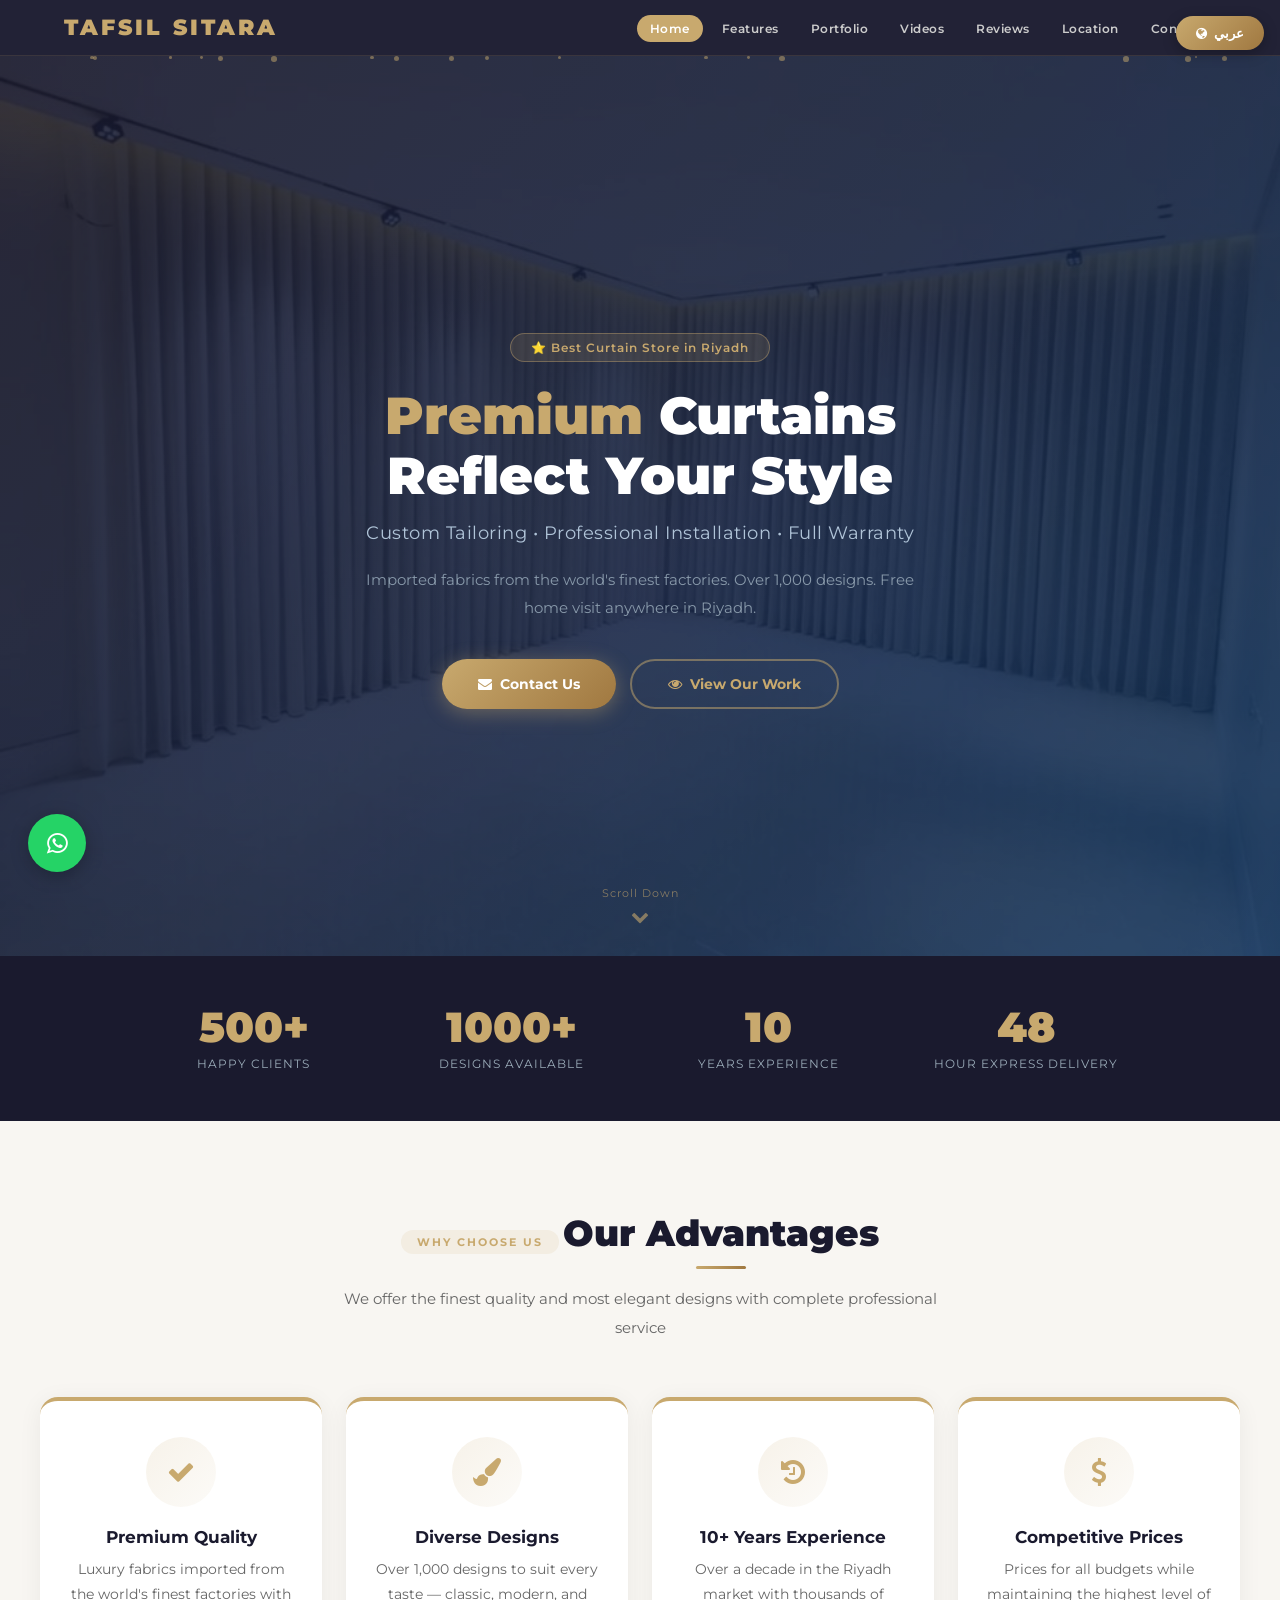
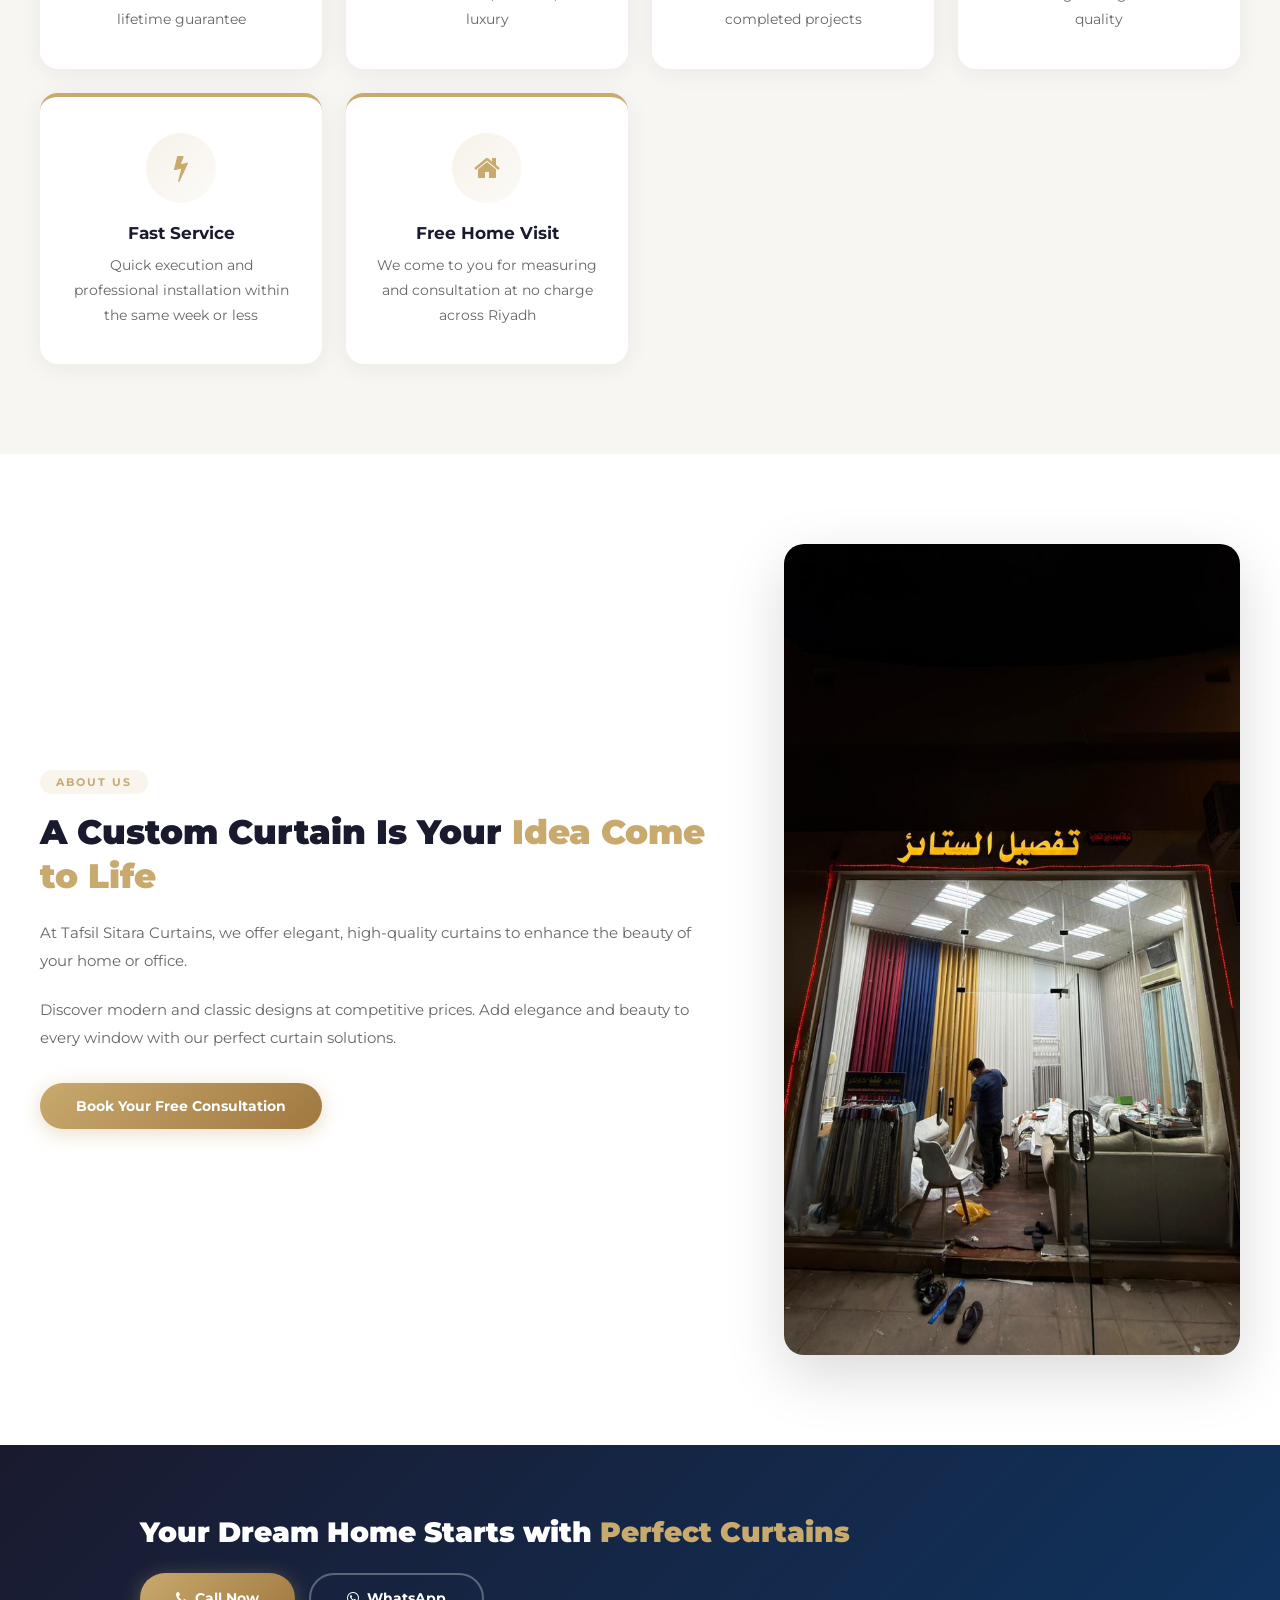
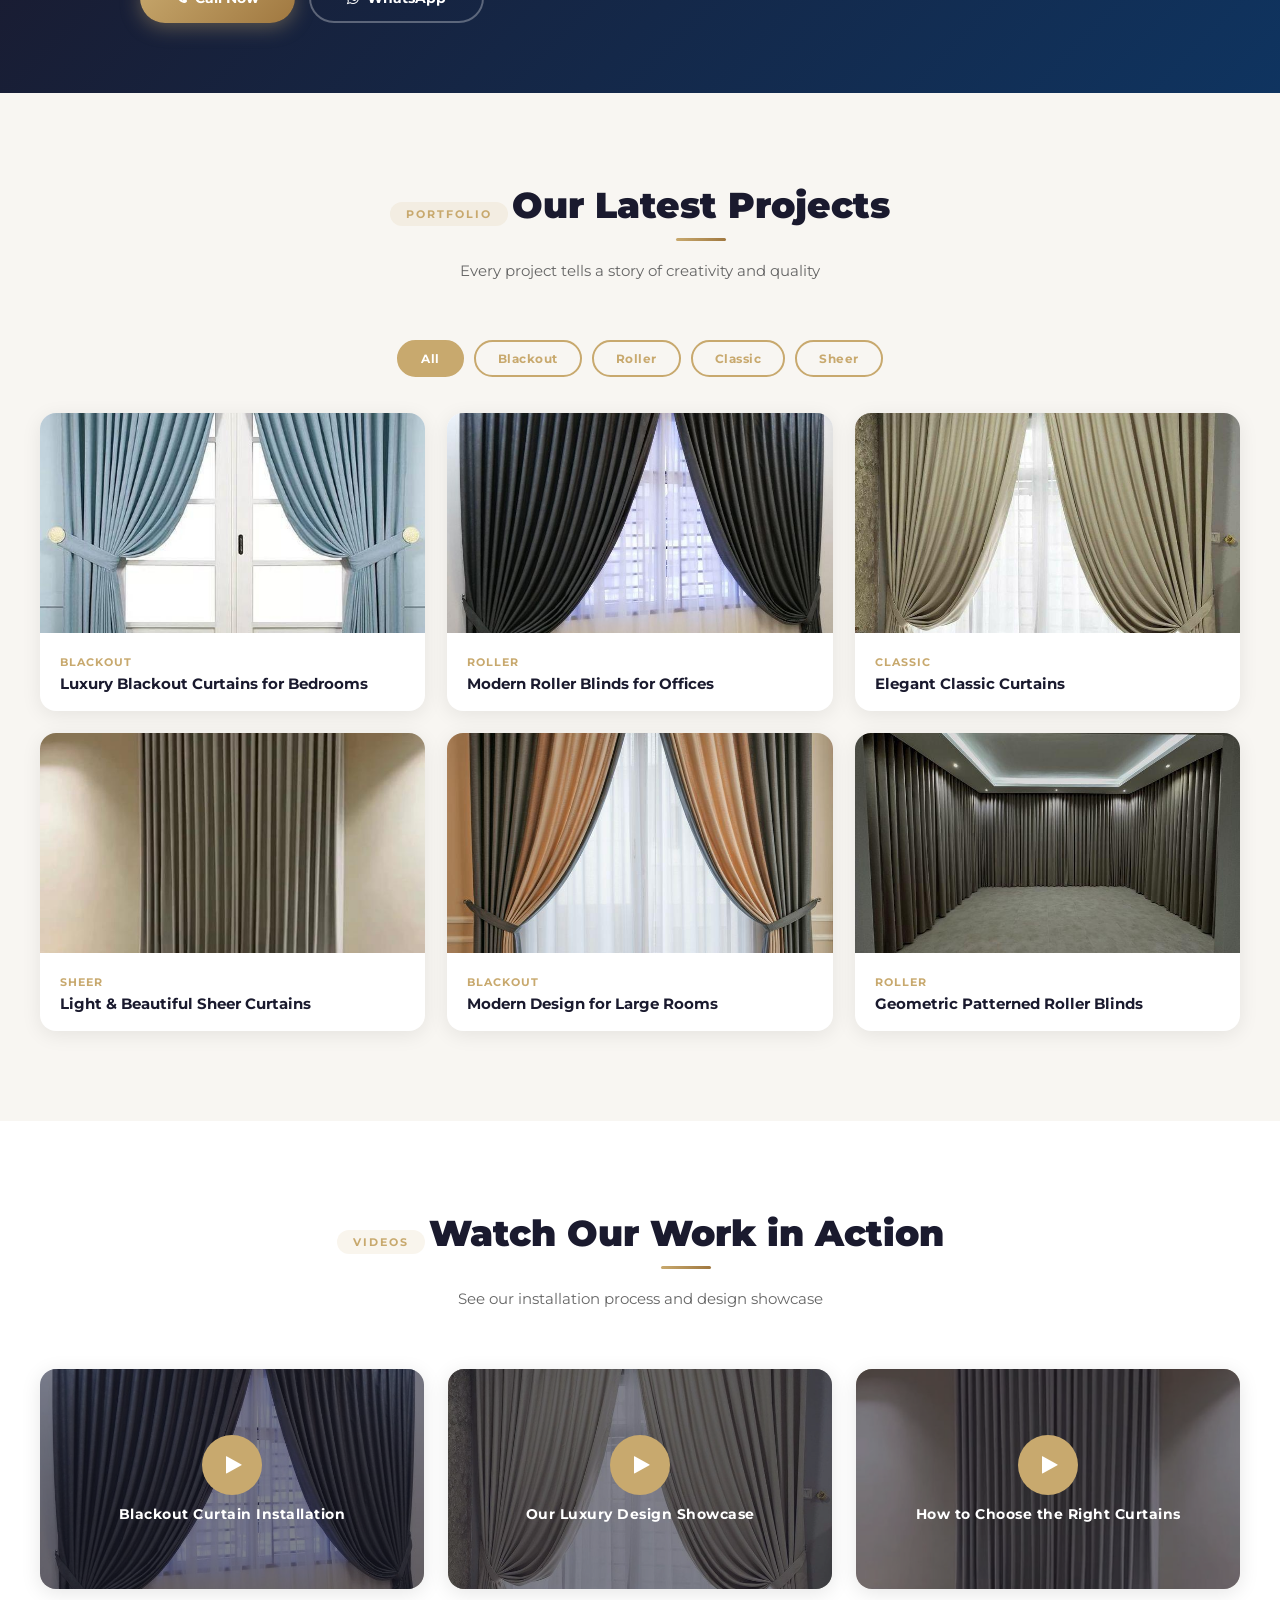
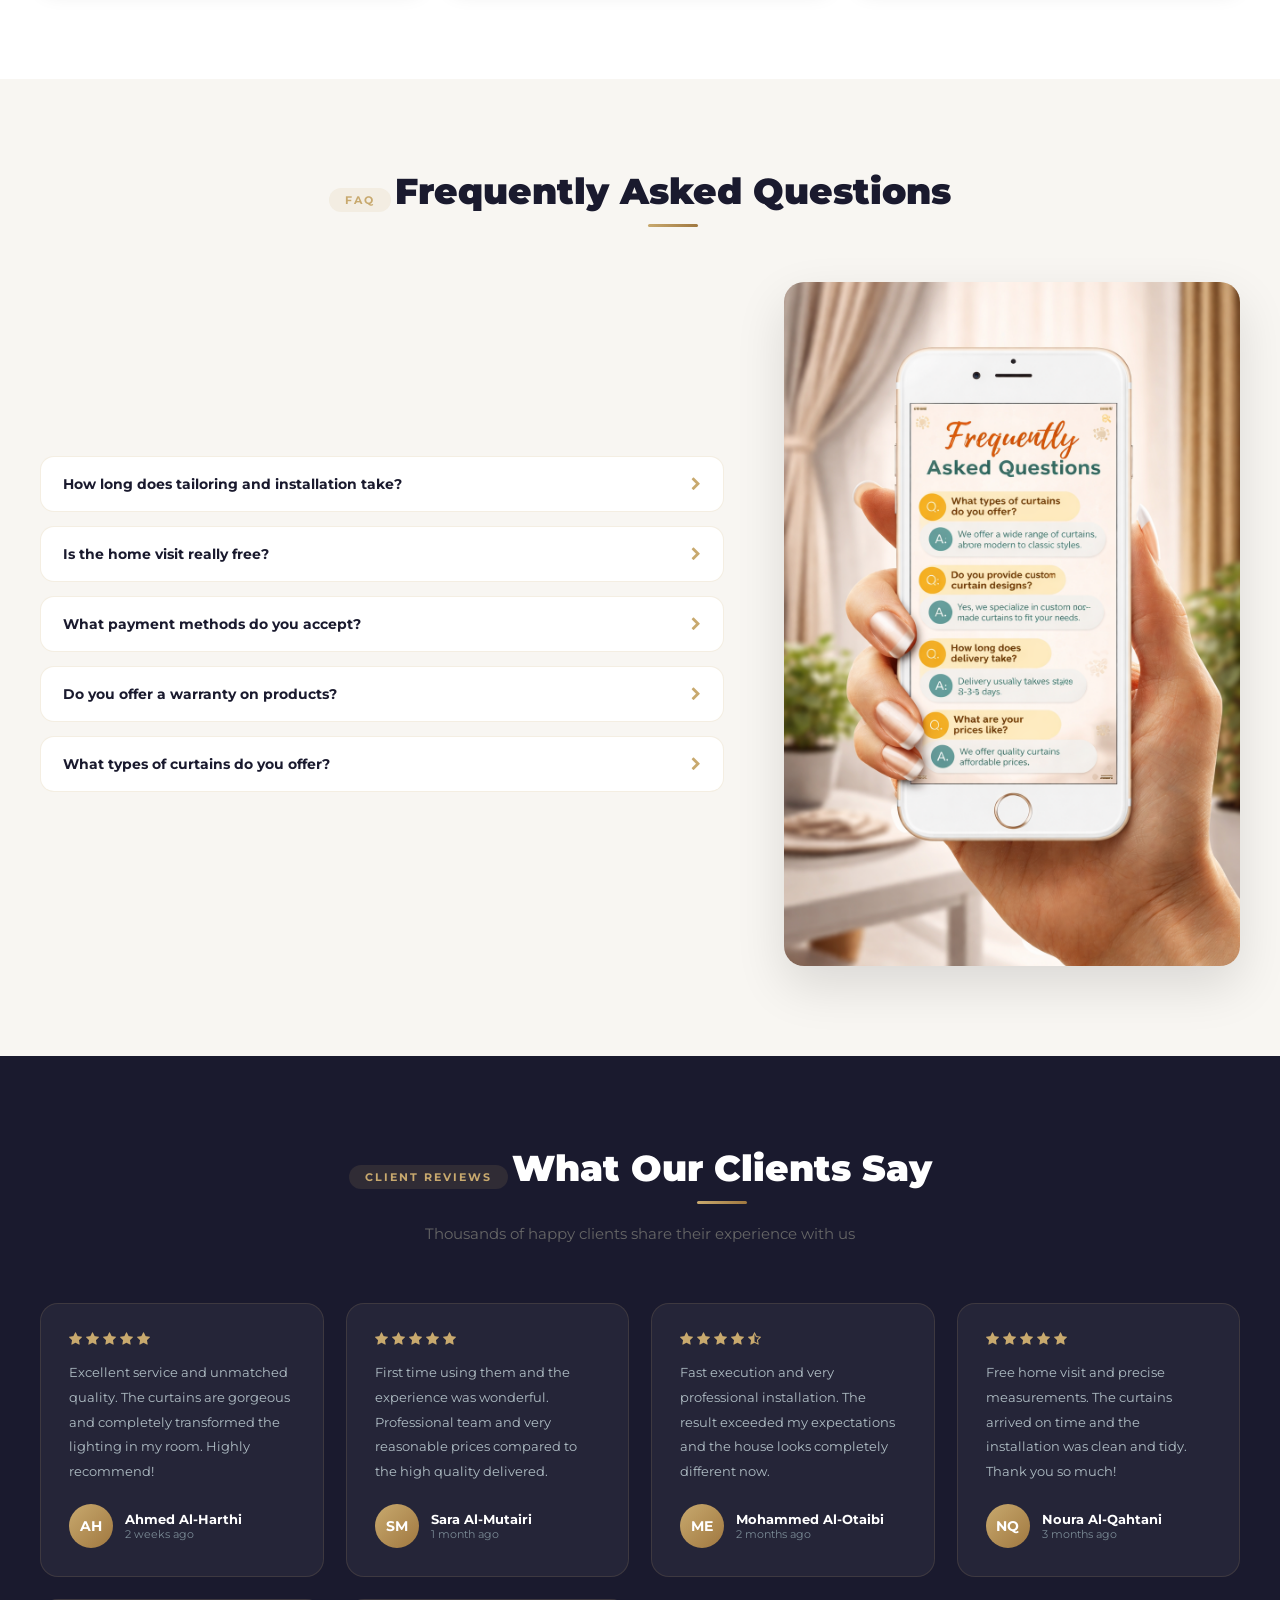
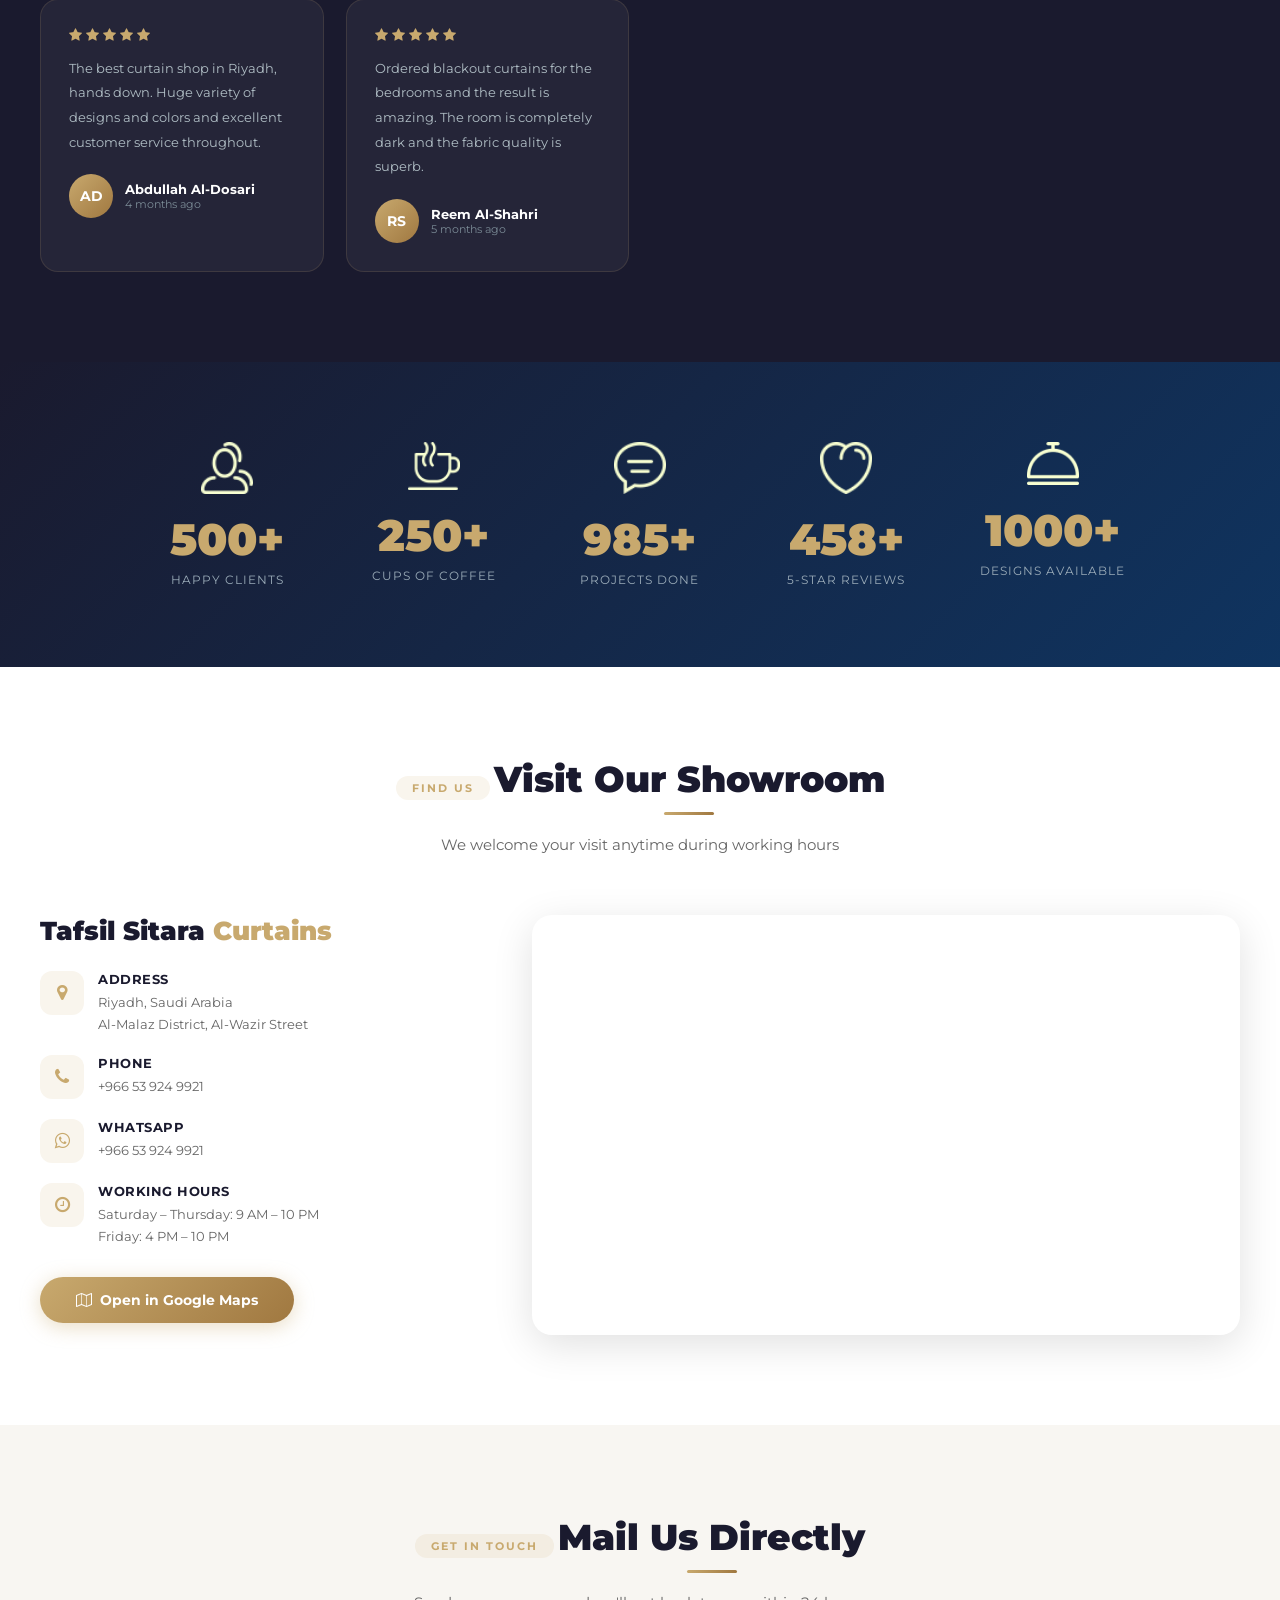
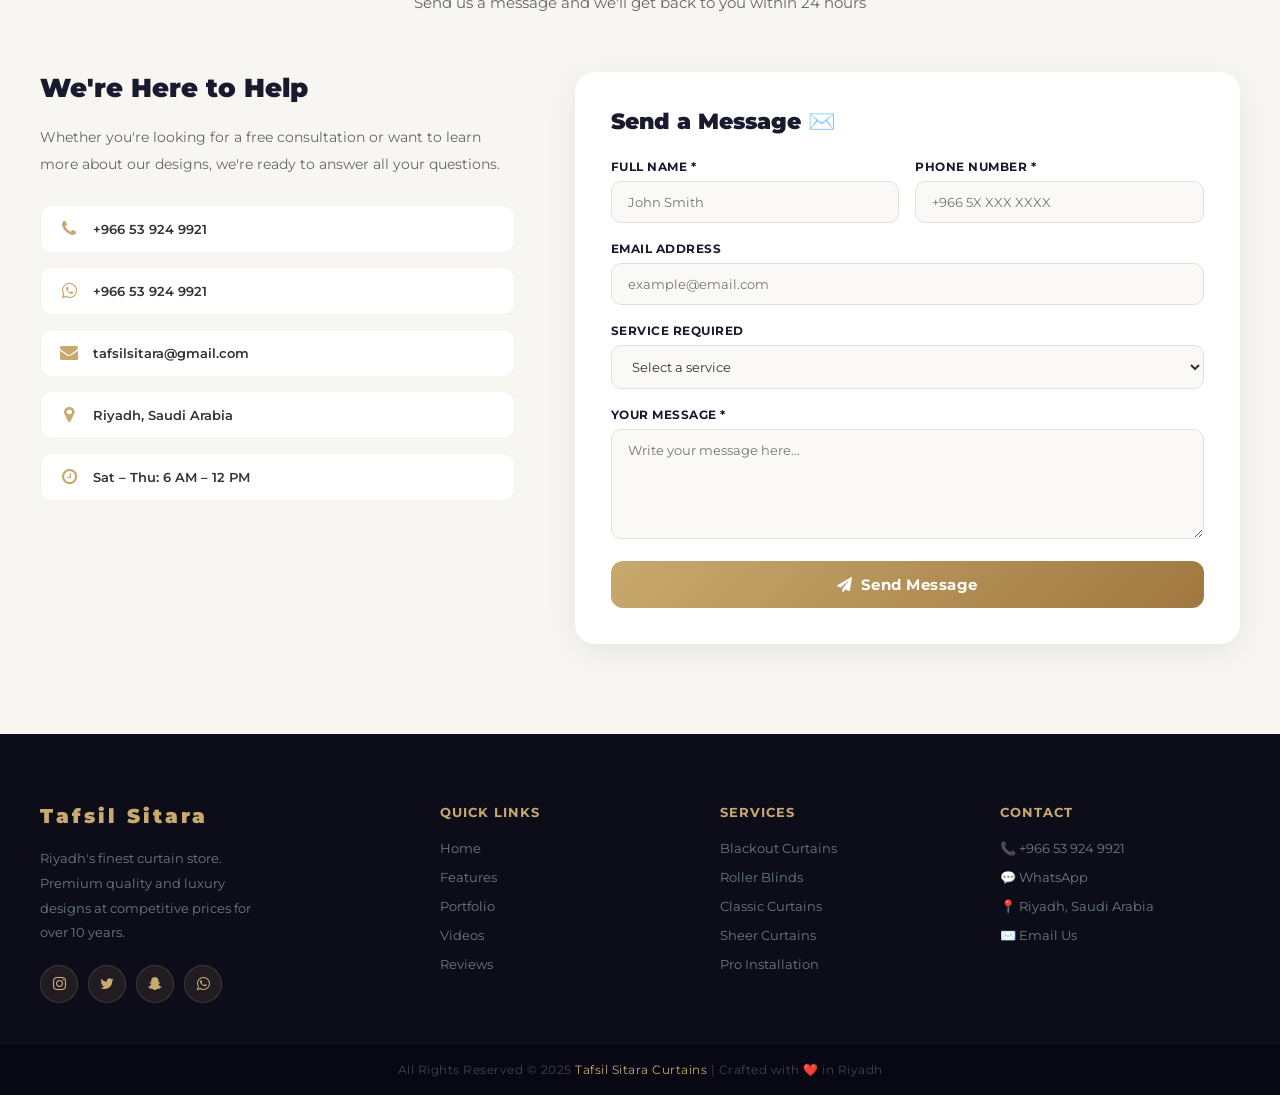
==== index.html @ 3725931f "Add index.html that routes to localized pages Co-Authored-By: Claude Opus 4.7 <noreply@anthropic.com" ====
<!DOCTYPE html>
<html lang="en">
<head>
<meta charset="UTF-8">
<title>TAFSIL SITARA – Premium Curtains Riyadh</title>
<script>
  var lang = (navigator.language || navigator.userLanguage || "en").toLowerCase();
  location.replace(lang.indexOf("ar") === 0 ? "index-ar.html" : "index-en.html");
</script>
<meta http-equiv="refresh" content="0; url=index-en.html">
</head>
<body>
<p>Redirecting… <a href="index-en.html">English</a> | <a href="index-ar.html">العربية</a></p>
</body>
</html>
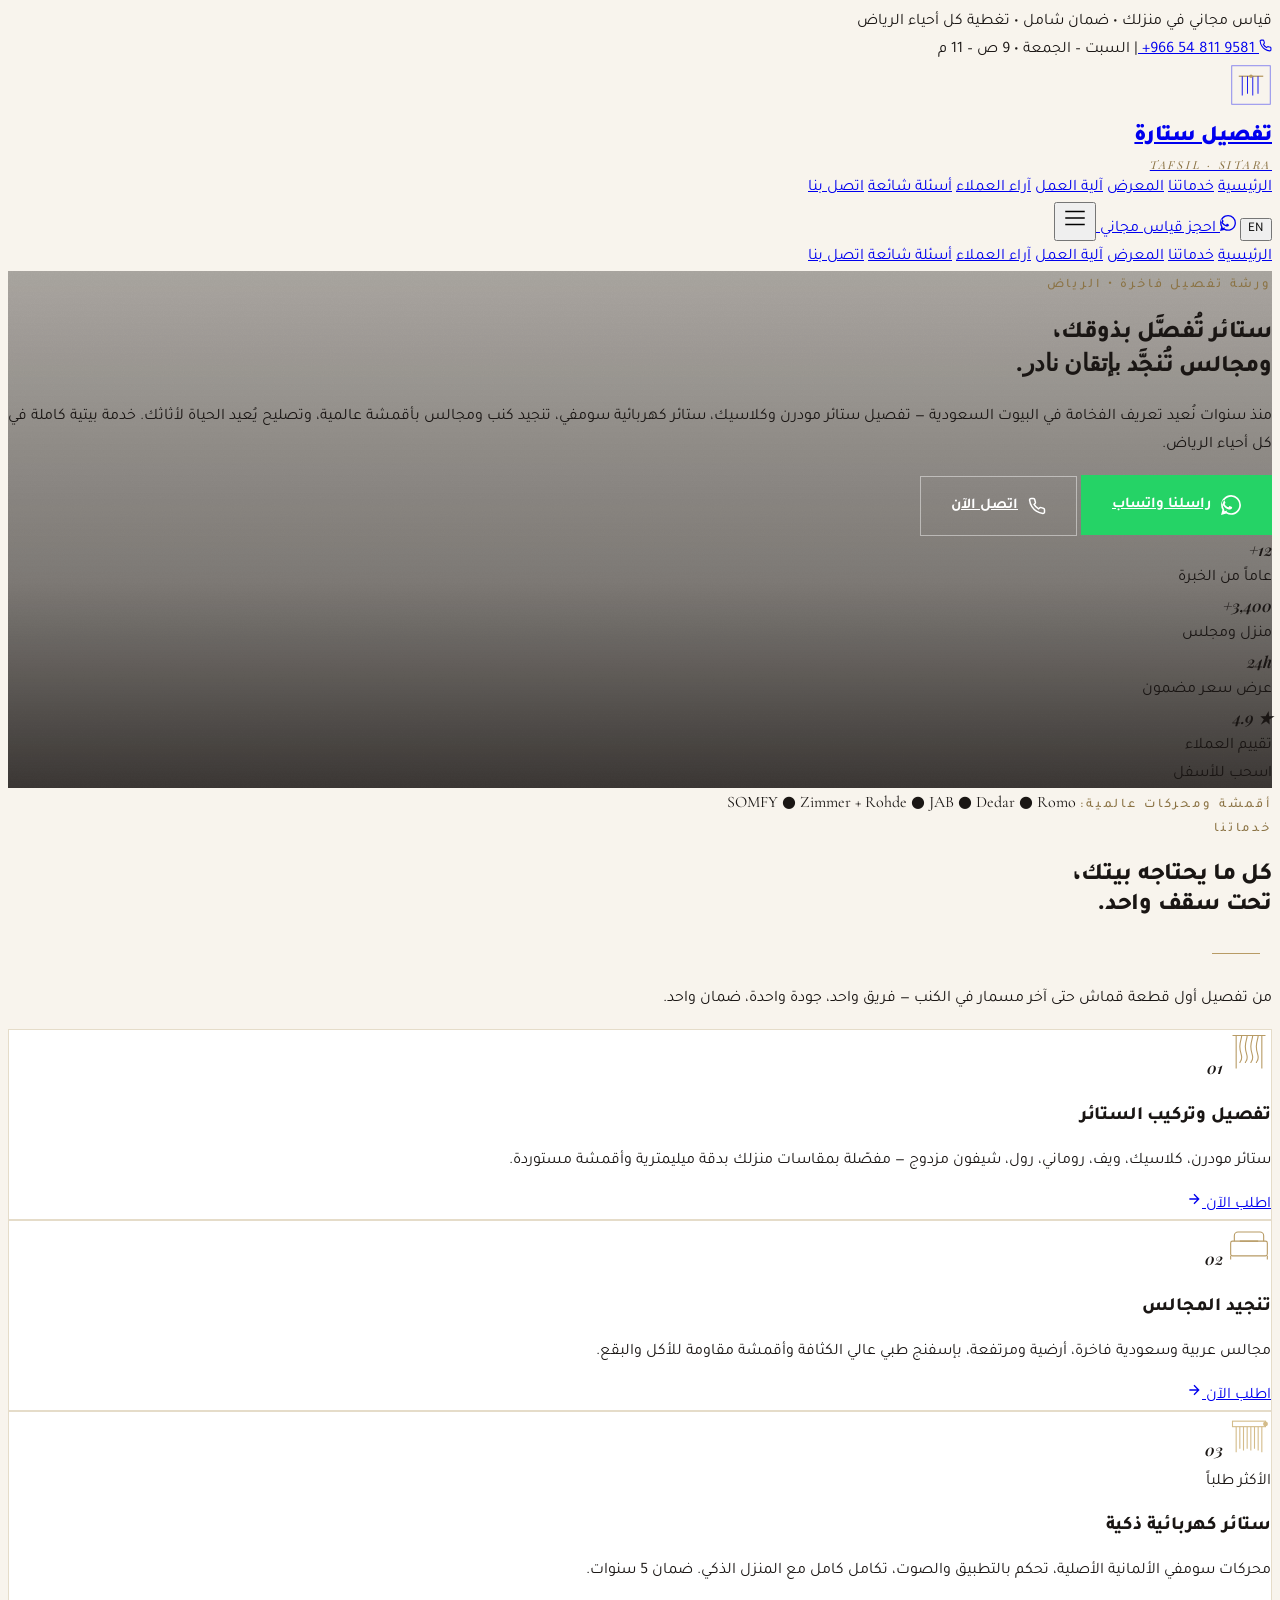
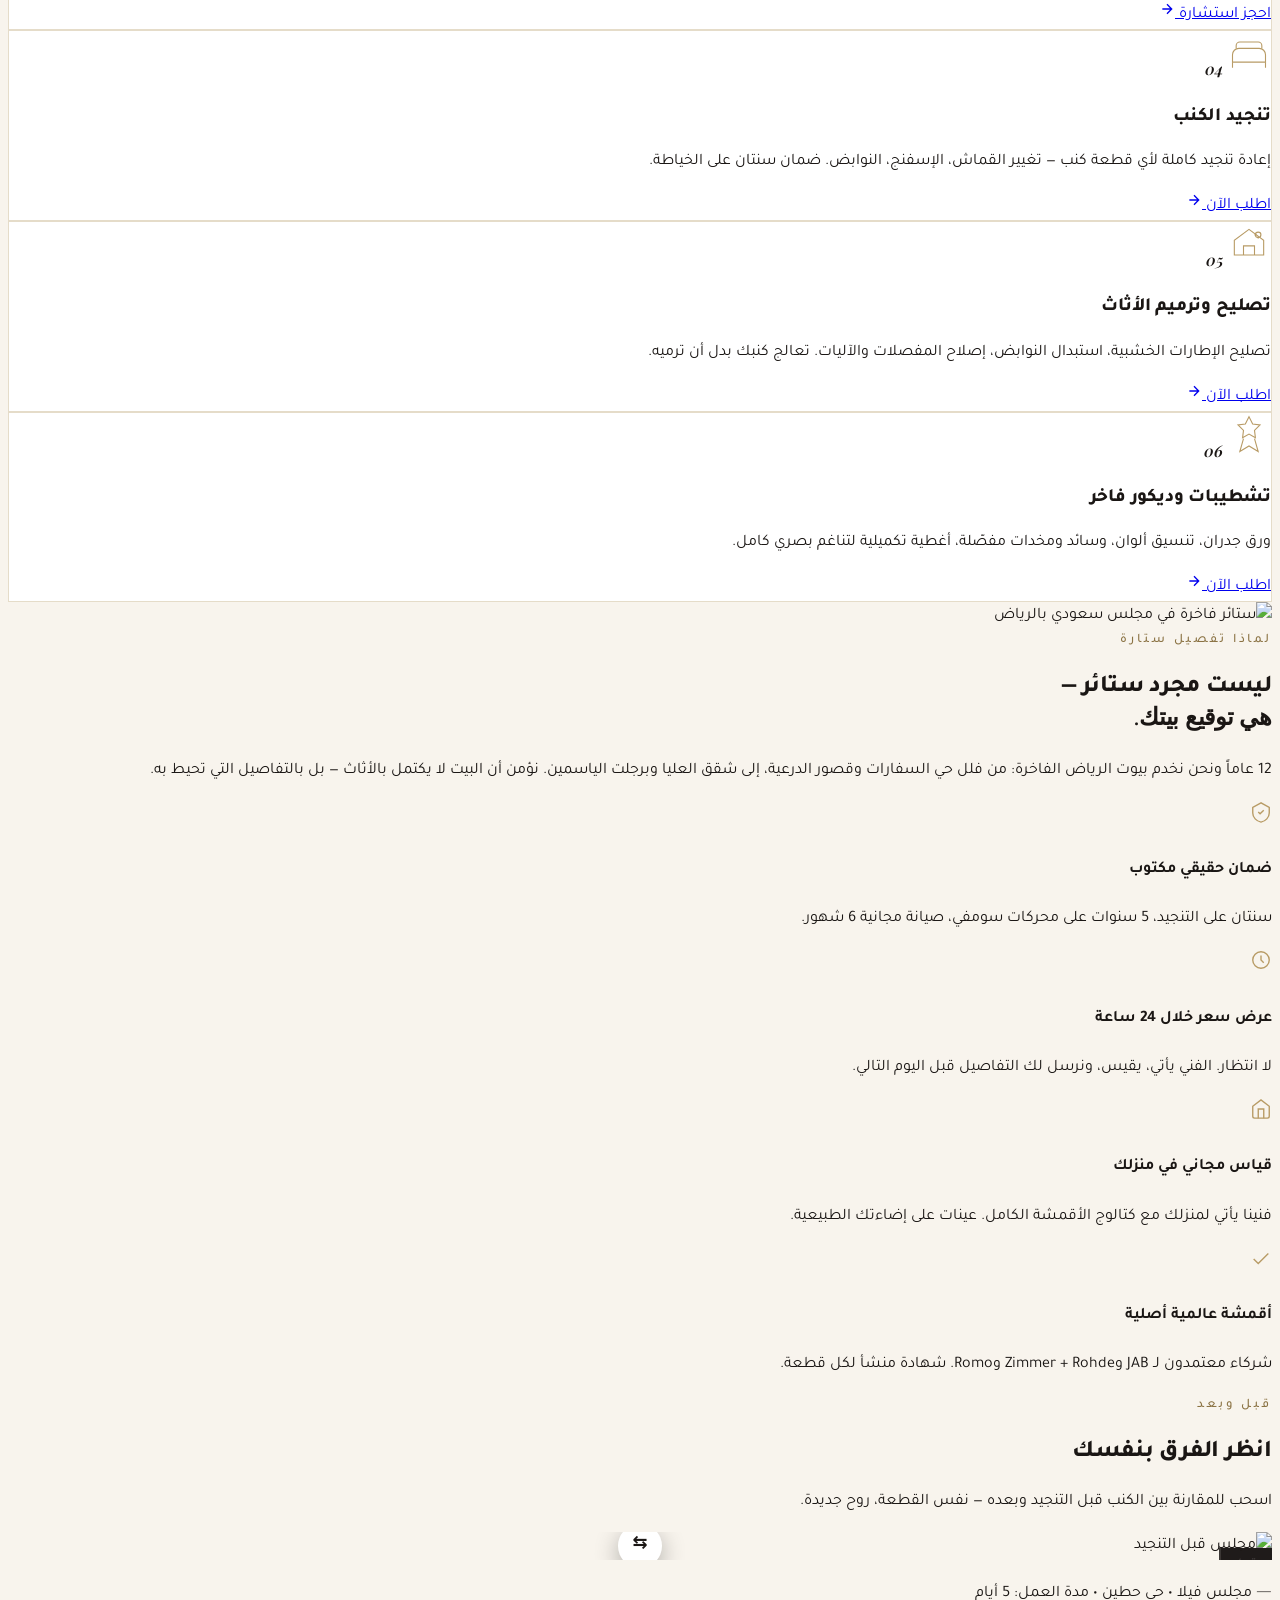
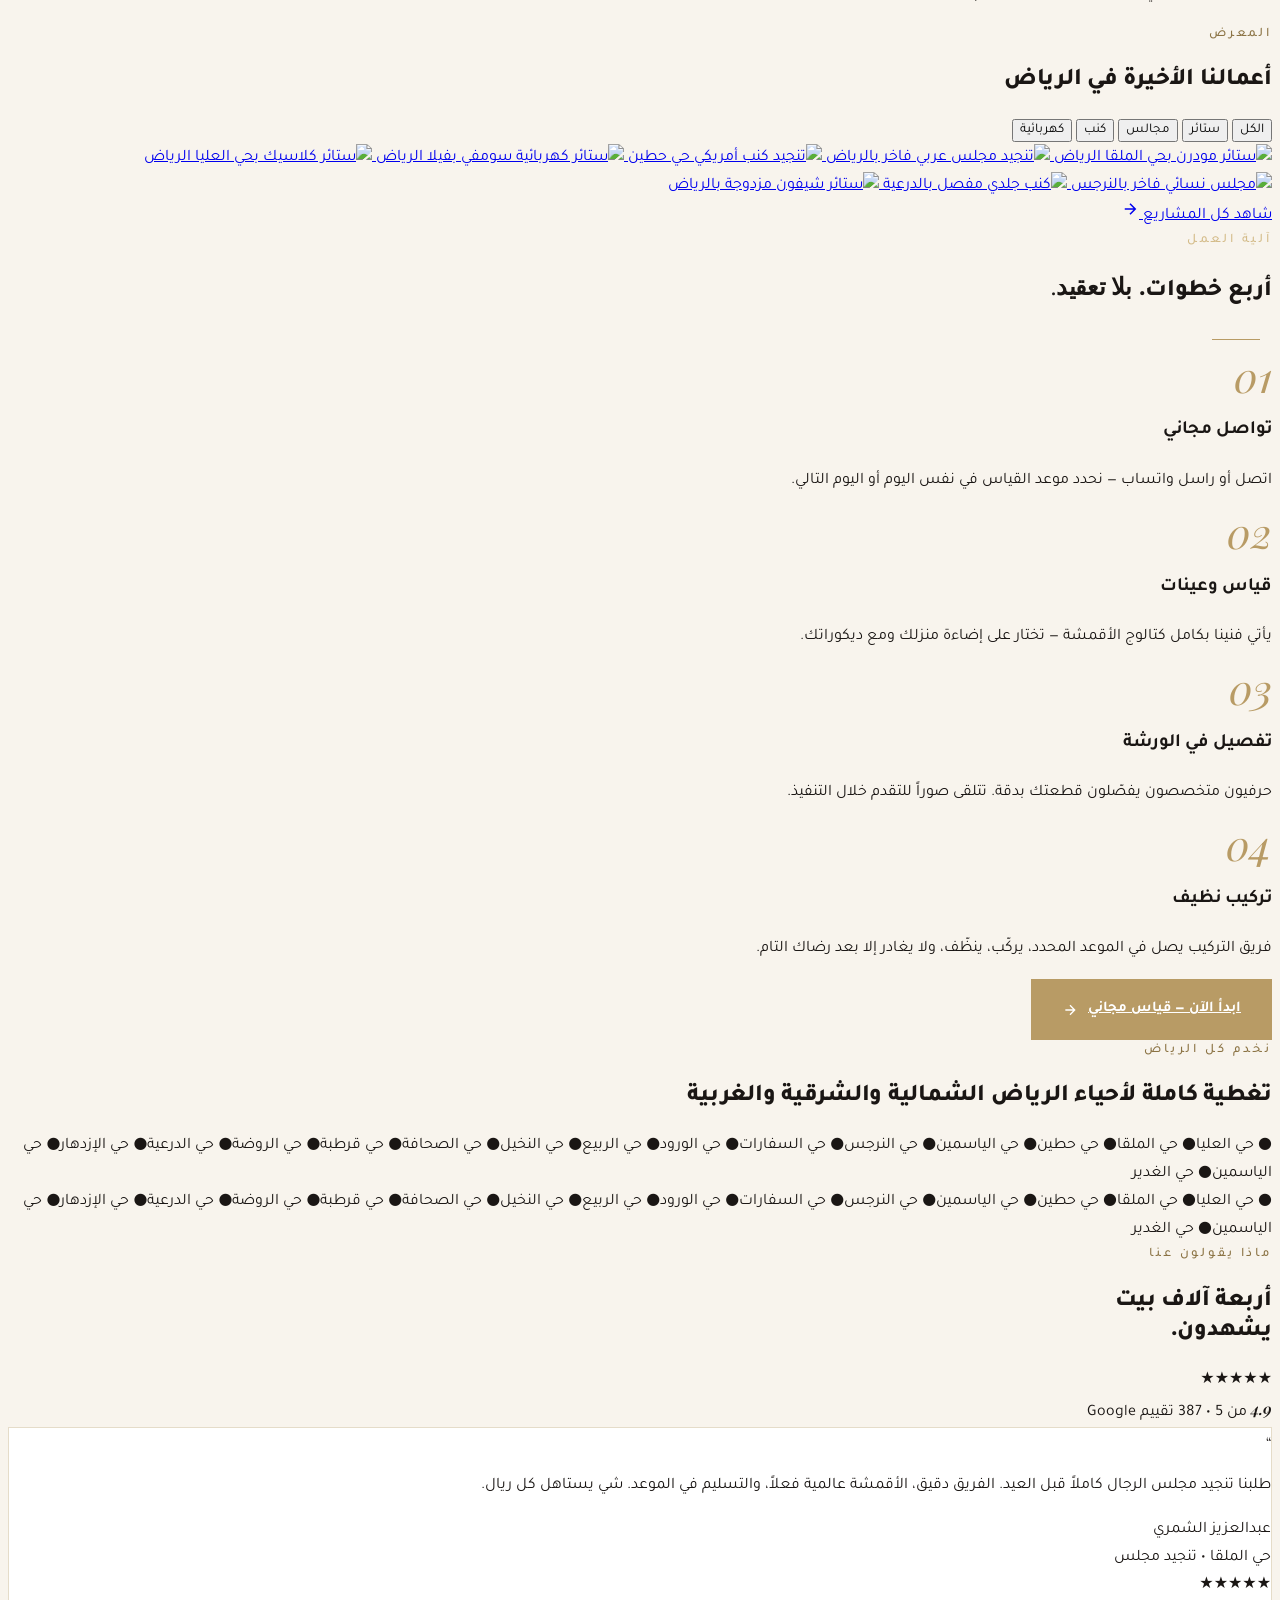
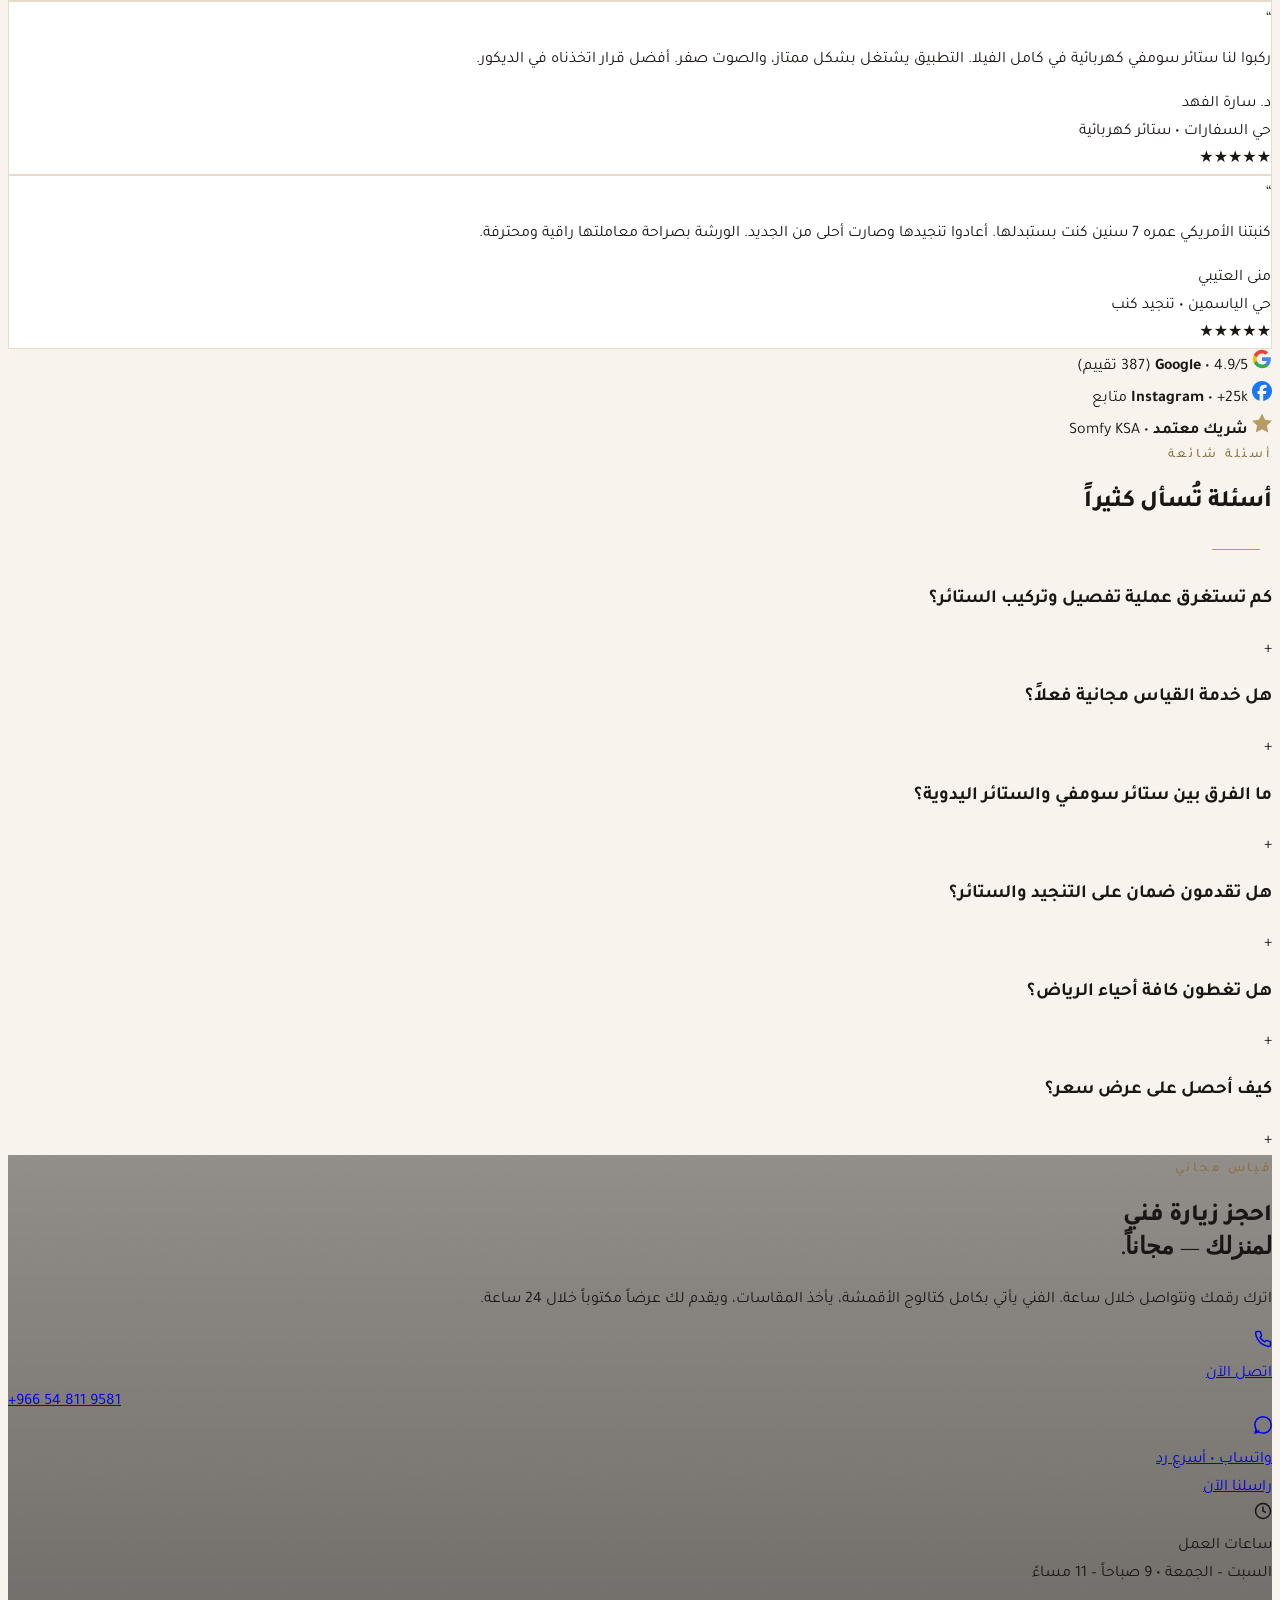
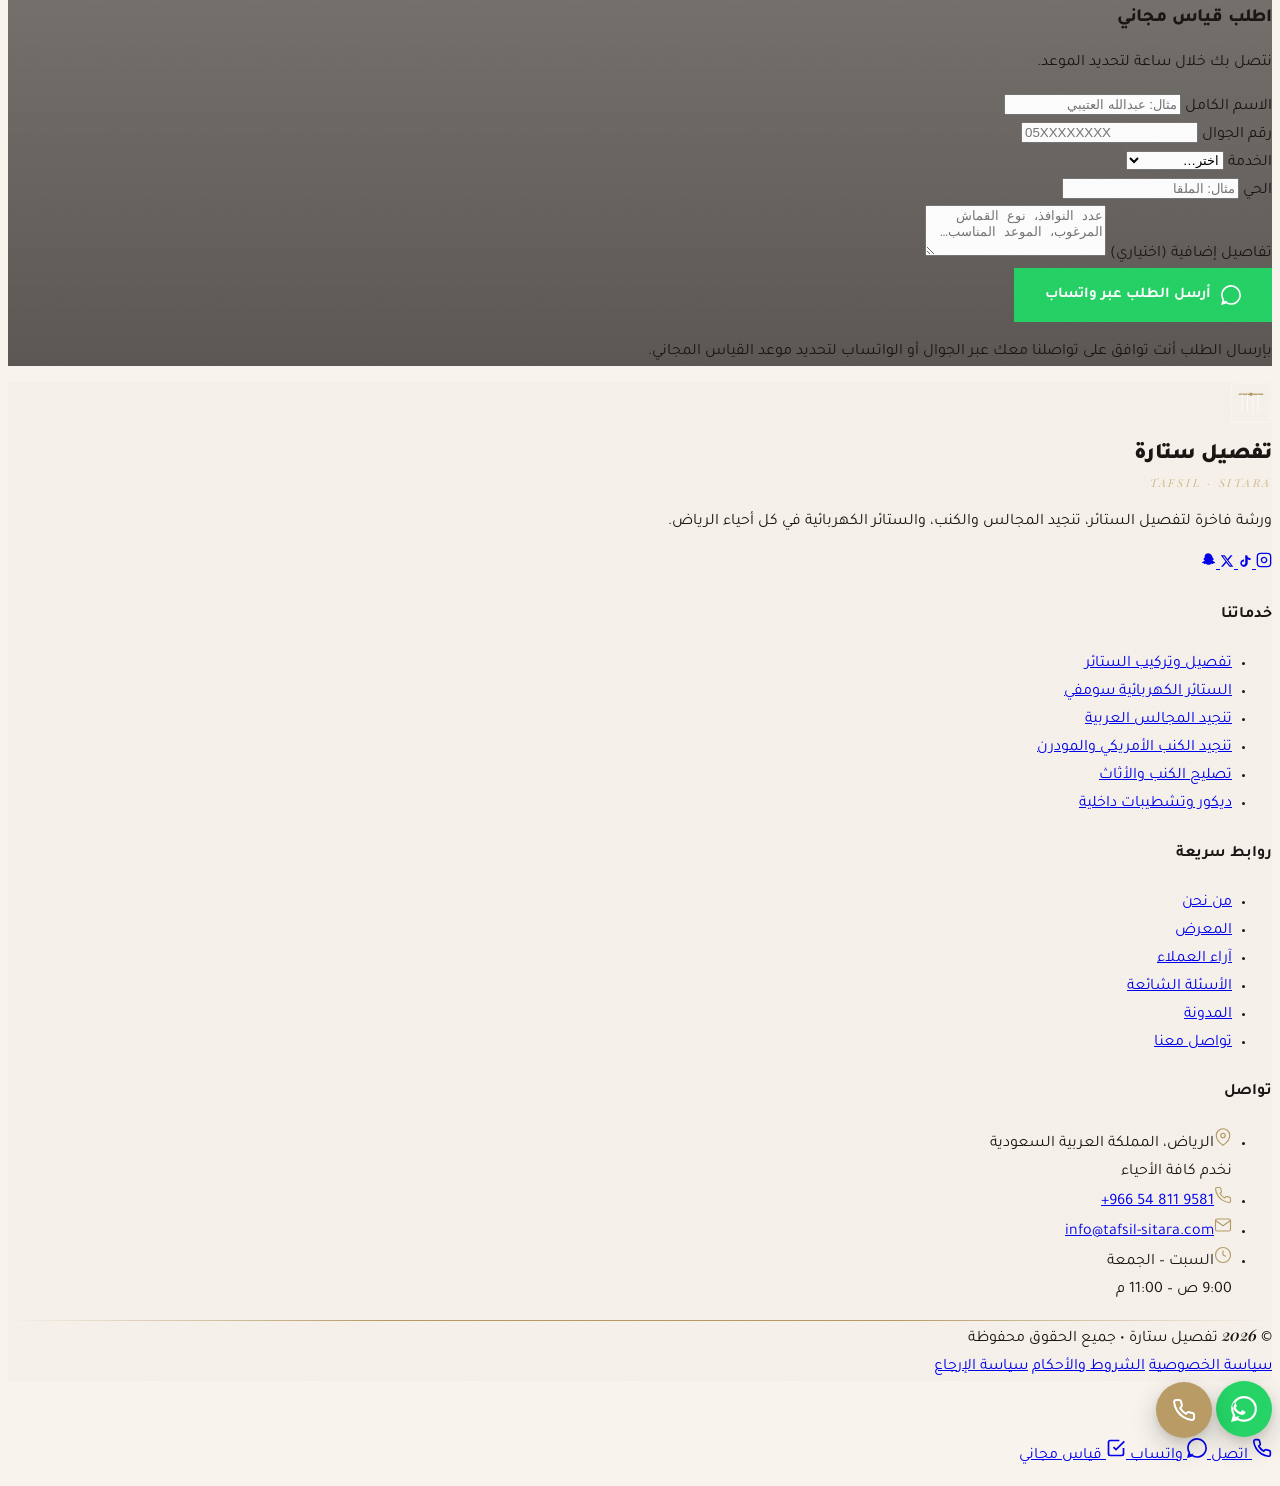
==== commit f59cd40a: "Replace site with tafsil-sitara curtains store Complete rewrite of the site to the new tafsil-sitara" ====
--- a/index.html
+++ b/index.html
@@ -1,15 +1,1440 @@
-<!DOCTYPE html>
-<html lang="en">
+<!doctype html>
+<html lang="ar" dir="rtl">
 <head>
-<meta charset="UTF-8">
-<title>TAFSIL SITARA – Premium Curtains Riyadh</title>
+<meta charset="utf-8" />
+<meta name="viewport" content="width=device-width, initial-scale=1, viewport-fit=cover" />
+<meta name="theme-color" content="#1A1614" />
+
+<!-- ============================================================
+     SEO  — Arabic-first, Riyadh local, conversion-tuned
+============================================================ -->
+<title>تفصيل ستائر بالرياض | تنجيد كنب ومجالس | ستائر كهربائية – تفصيل ستارة</title>
+<meta name="description" content="تفصيل ستارة – ورشة فاخرة بالرياض متخصصة في تفصيل وتركيب الستائر، الستائر الكهربائية سومفي، تنجيد الكنب والمجالس، وتصليح الأثاث. قياس مجاني • ضمان • تغطية كل أحياء الرياض. اتصل الآن." />
+<meta name="keywords" content="تفصيل ستائر بالرياض, تركيب ستائر بالرياض, ستائر مودرن الرياض, ستائر كهربائية الرياض, تنجيد كنب بالرياض, تنجيد مجالس بالرياض, تصليح كنب بالرياض, ستائر فاخرة بالرياض, ستائر سومفي, upholstery Riyadh, curtains Riyadh" />
+<meta name="robots" content="index, follow, max-image-preview:large" />
+<link rel="canonical" href="https://tafsil-sitara.com/" />
+
+<!-- Open Graph -->
+<meta property="og:type" content="website" />
+<meta property="og:locale" content="ar_SA" />
+<meta property="og:site_name" content="تفصيل ستارة" />
+<meta property="og:title" content="تفصيل ستارة | ستائر وتنجيد فاخر بالرياض" />
+<meta property="og:description" content="ورشة فاخرة لتفصيل الستائر، تنجيد المجالس والكنب، والستائر الكهربائية سومفي. خدمة منزلية في كل الرياض." />
+<meta property="og:url" content="https://tafsil-sitara.com/" />
+<meta property="og:image" content="https://images.unsplash.com/photo-1616486338812-3dadae4b4ace?w=1200" />
+
+<!-- ============================================================
+     Fonts — Tajawal (Arabic display + UI), Playfair (Latin accent)
+============================================================ -->
+<link rel="preconnect" href="https://fonts.googleapis.com" />
+<link rel="preconnect" href="https://fonts.gstatic.com" crossorigin />
+<link href="https://fonts.googleapis.com/css2?family=Tajawal:wght@300;400;500;700;800;900&family=Playfair+Display:ital,wght@0,400;0,600;0,700;1,400&family=Cormorant+Garamond:ital,wght@0,400;0,500;1,400&display=swap" rel="stylesheet" />
+
+<!-- Tailwind for utility classes (CDN keeps this single-file portable; in production move to compiled build) -->
+<script src="https://cdn.tailwindcss.com"></script>
 <script>
-  var lang = (navigator.language || navigator.userLanguage || "en").toLowerCase();
-  location.replace(lang.indexOf("ar") === 0 ? "index-ar.html" : "index-en.html");
+  tailwind.config = {
+    theme: {
+      extend: {
+        colors: {
+          ivory: '#F8F4ED',
+          sand: '#EDE4D3',
+          stone: '#DDD0BC',
+          onyx: '#1A1614',
+          coal: '#2A2522',
+          smoke: '#6B6560',
+          gold: '#B89B65',
+          goldDeep: '#8B7344',
+          goldLight: '#D4BC8A',
+          line: '#E5DCC9',
+        },
+        fontFamily: {
+          ar: ['Tajawal', 'system-ui', 'sans-serif'],
+          serif: ['"Playfair Display"', 'Georgia', 'serif'],
+          gar: ['"Cormorant Garamond"', 'Georgia', 'serif'],
+        },
+        boxShadow: {
+          soft: '0 8px 32px -12px rgba(26,22,20,0.18)',
+          card: '0 24px 60px -28px rgba(26,22,20,0.35)',
+        },
+      },
+    },
+  };
 </script>
-<meta http-equiv="refresh" content="0; url=index-en.html">
+
+<style>
+  :root {
+    --ivory: #F8F4ED;
+    --sand: #EDE4D3;
+    --onyx: #1A1614;
+    --gold: #B89B65;
+    --gold-deep: #8B7344;
+    --line: #E5DCC9;
+  }
+
+  html { scroll-behavior: smooth; }
+  body {
+    font-family: 'Tajawal', system-ui, sans-serif;
+    background: var(--ivory);
+    color: var(--onyx);
+    -webkit-font-smoothing: antialiased;
+    font-feature-settings: "kern", "liga";
+    /* Arabic needs more line-height */
+    line-height: 1.75;
+  }
+
+  /* Arabic display */
+  .h-display {
+    font-family: 'Tajawal', sans-serif;
+    font-weight: 800;
+    letter-spacing: -0.01em;
+    line-height: 1.25;
+  }
+
+  /* Latin accent for tiny labels & numerals */
+  .lat { font-family: 'Playfair Display', serif; font-style: italic; }
+  .lat-num { font-family: 'Playfair Display', serif; font-weight: 600; font-style: italic; }
+  .gar { font-family: 'Cormorant Garamond', serif; }
+
+  /* Editorial hairline divider */
+  .hairline {
+    background: linear-gradient(90deg, transparent, var(--gold) 30%, var(--gold) 70%, transparent);
+    height: 1px;
+  }
+  .hairline-short {
+    display: inline-block;
+    width: 48px;
+    height: 1px;
+    background: var(--gold);
+    vertical-align: middle;
+    margin-inline: 12px;
+  }
+
+  /* Gold underline ornament — single thin line, no kitsch */
+  .gold-rule::after {
+    content: "";
+    display: block;
+    width: 56px;
+    height: 1px;
+    background: var(--gold);
+    margin-top: 18px;
+  }
+  .gold-rule-center::after {
+    content: "";
+    display: block;
+    width: 56px;
+    height: 1px;
+    background: var(--gold);
+    margin: 18px auto 0;
+  }
+
+  /* Eyebrow label — small caps Latin + dot */
+  .eyebrow {
+    font-family: 'Playfair Display', serif;
+    font-style: italic;
+    font-size: 13px;
+    letter-spacing: 0.18em;
+    color: var(--gold-deep);
+    text-transform: uppercase;
+  }
+  .eyebrow-ar {
+    font-size: 13px;
+    letter-spacing: 0.22em;
+    color: var(--gold-deep);
+    font-weight: 500;
+  }
+
+  /* Button primary — onyx with gold border on hover */
+  .btn-primary {
+    display: inline-flex; align-items: center; gap: 10px;
+    background: var(--onyx); color: #fff;
+    padding: 16px 30px; font-weight: 700; font-size: 15px;
+    border: 1px solid var(--onyx);
+    transition: all .35s cubic-bezier(.2,.7,.2,1);
+    position: relative; overflow: hidden;
+  }
+  .btn-primary:hover { background: var(--gold-deep); border-color: var(--gold-deep); }
+  .btn-gold {
+    display: inline-flex; align-items: center; gap: 10px;
+    background: var(--gold); color: #fff;
+    padding: 16px 30px; font-weight: 700; font-size: 15px;
+    border: 1px solid var(--gold);
+    transition: all .35s cubic-bezier(.2,.7,.2,1);
+  }
+  .btn-gold:hover { background: var(--gold-deep); border-color: var(--gold-deep); }
+  .btn-ghost {
+    display: inline-flex; align-items: center; gap: 10px;
+    background: transparent; color: #fff;
+    padding: 16px 30px; font-weight: 600; font-size: 15px;
+    border: 1px solid rgba(255,255,255,0.45);
+    transition: all .35s ease;
+  }
+  .btn-ghost:hover { background: rgba(255,255,255,0.1); border-color: #fff; }
+
+  /* WhatsApp green */
+  .btn-wa { background: #25D366; border-color: #25D366; }
+  .btn-wa:hover { background: #1FB955; border-color: #1FB955; }
+
+  /* Card */
+  .lux-card {
+    background: #fff;
+    border: 1px solid var(--line);
+    transition: all .5s cubic-bezier(.2,.7,.2,1);
+    position: relative;
+  }
+  .lux-card:hover {
+    transform: translateY(-6px);
+    box-shadow: 0 30px 60px -30px rgba(26,22,20,0.28);
+    border-color: var(--gold);
+  }
+  .lux-card::after {
+    content: "";
+    position: absolute; inset-inline-start: 0; bottom: 0;
+    width: 0; height: 2px; background: var(--gold);
+    transition: width .5s ease;
+  }
+  .lux-card:hover::after { width: 100%; }
+
+  /* Numbered step circle */
+  .step-num {
+    font-family: 'Playfair Display', serif;
+    font-style: italic;
+    font-size: 42px;
+    color: var(--gold);
+    line-height: 1;
+  }
+
+  /* Hero — luxurious image with cinematic overlay */
+  .hero-bg {
+    background:
+      linear-gradient(180deg, rgba(26,22,20,0.35) 0%, rgba(26,22,20,0.55) 60%, rgba(26,22,20,0.85) 100%),
+      url('https://images.unsplash.com/photo-1616486338812-3dadae4b4ace?auto=format&fit=crop&w=2000&q=85') center/cover no-repeat;
+  }
+  .hero-bg-2 {
+    background:
+      linear-gradient(180deg, rgba(26,22,20,0.45) 0%, rgba(26,22,20,0.7) 100%),
+      url('https://images.unsplash.com/photo-1615873968403-89e068629265?auto=format&fit=crop&w=2000&q=85') center/cover no-repeat;
+  }
+
+  /* Subtle grain overlay for editorial richness */
+  .grain {
+    position: relative;
+  }
+  .grain::before {
+    content: "";
+    position: absolute; inset: 0;
+    background-image: url("data:image/svg+xml;utf8,<svg xmlns='http://www.w3.org/2000/svg' width='160' height='160'><filter id='n'><feTurbulence type='fractalNoise' baseFrequency='0.9' numOctaves='2'/><feColorMatrix values='0 0 0 0 0  0 0 0 0 0  0 0 0 0 0  0 0 0 0.05 0'/></filter><rect width='160' height='160' filter='url(%23n)'/></svg>");
+    opacity: 0.5;
+    pointer-events: none;
+    mix-blend-mode: multiply;
+  }
+
+  /* Stagger reveal animation */
+  @keyframes rise {
+    from { opacity: 0; transform: translateY(24px); }
+    to { opacity: 1; transform: translateY(0); }
+  }
+  .reveal { animation: rise 1s cubic-bezier(.2,.7,.2,1) both; }
+  .d1 { animation-delay: .1s; } .d2 { animation-delay: .25s; } .d3 { animation-delay: .4s; }
+  .d4 { animation-delay: .55s; } .d5 { animation-delay: .7s; } .d6 { animation-delay: .85s; }
+
+  /* Marquee for districts */
+  @keyframes scroll-x {
+    from { transform: translateX(0); }
+    to { transform: translateX(-50%); }
+  }
+  .marquee-inner { animation: scroll-x 45s linear infinite; }
+
+  /* Before/After comparison slider */
+  .ba-wrap { position: relative; overflow: hidden; user-select: none; touch-action: none; }
+  .ba-after { position: absolute; inset: 0; clip-path: inset(0 0 0 50%); }
+  html[dir="rtl"] .ba-after { clip-path: inset(0 50% 0 0); }
+  .ba-handle {
+    position: absolute; top: 0; bottom: 0; width: 2px; background: #fff;
+    left: 50%; transform: translateX(-50%);
+    box-shadow: 0 0 0 1px rgba(0,0,0,0.1);
+  }
+  .ba-handle::before {
+    content: ""; position: absolute; top: 50%; left: 50%;
+    width: 44px; height: 44px; border-radius: 50%;
+    background: #fff; transform: translate(-50%, -50%);
+    box-shadow: 0 8px 24px rgba(0,0,0,0.3);
+  }
+  .ba-handle::after {
+    content: "⇆"; position: absolute; top: 50%; left: 50%;
+    transform: translate(-50%, -50%);
+    color: var(--onyx); font-weight: 700; font-size: 18px;
+    z-index: 2;
+  }
+  .ba-label {
+    position: absolute; top: 16px;
+    background: rgba(26,22,20,0.85); color: #fff;
+    padding: 6px 14px; font-size: 12px; letter-spacing: 0.1em; font-weight: 600;
+  }
+
+  /* Accordion */
+  details > summary { list-style: none; cursor: pointer; }
+  details > summary::-webkit-details-marker { display: none; }
+  details[open] .acc-icon { transform: rotate(45deg); }
+  .acc-icon { transition: transform .35s ease; }
+
+  /* ====================================================
+     FLOATING CTA CLUSTER — Call + WhatsApp, always visible
+  ==================================================== */
+  .fab {
+    position: relative;
+    width: 56px; height: 56px;
+    border-radius: 9999px;
+    display: inline-flex;
+    align-items: center;
+    justify-content: center;
+    color: #fff;
+    box-shadow: 0 10px 28px rgba(0,0,0,.20), 0 3px 8px rgba(0,0,0,.10);
+    transition: transform .25s ease, box-shadow .25s ease;
+    text-decoration: none;
+  }
+  .fab:hover, .fab:focus-visible {
+    transform: translateY(-2px) scale(1.05);
+    box-shadow: 0 16px 36px rgba(0,0,0,.25), 0 5px 12px rgba(0,0,0,.14);
+    outline: none;
+  }
+  .fab-wa   { background: #25D366; }
+  .fab-call { background: #B89B65; }
+  .fab-call:hover, .fab-call:focus-visible { background: #A88656; }
+
+  /* Pulse rings — separate keyframes per color, staggered */
+  @keyframes pulse-green {
+    0%   { box-shadow: 0 10px 28px rgba(0,0,0,.20), 0 3px 8px rgba(0,0,0,.10), 0 0 0 0   rgba(37,211,102,.55); }
+    70%  { box-shadow: 0 10px 28px rgba(0,0,0,.20), 0 3px 8px rgba(0,0,0,.10), 0 0 0 18px rgba(37,211,102,0);   }
+    100% { box-shadow: 0 10px 28px rgba(0,0,0,.20), 0 3px 8px rgba(0,0,0,.10), 0 0 0 0   rgba(37,211,102,0);   }
+  }
+  @keyframes pulse-gold {
+    0%   { box-shadow: 0 10px 28px rgba(0,0,0,.20), 0 3px 8px rgba(0,0,0,.10), 0 0 0 0   rgba(184,155,101,.6); }
+    70%  { box-shadow: 0 10px 28px rgba(0,0,0,.20), 0 3px 8px rgba(0,0,0,.10), 0 0 0 18px rgba(184,155,101,0);   }
+    100% { box-shadow: 0 10px 28px rgba(0,0,0,.20), 0 3px 8px rgba(0,0,0,.10), 0 0 0 0   rgba(184,155,101,0);   }
+  }
+  .fab-wa   { animation: pulse-green 2.4s infinite; }
+  .fab-call { animation: pulse-gold  2.4s infinite; animation-delay: 1.2s; }
+
+  /* Hover label — desktop only, sits to the right of button (toward viewport center) */
+  .fab-label {
+    position: absolute;
+    left: calc(100% + 14px);
+    top: 50%;
+    transform: translate(8px, -50%);
+    white-space: nowrap;
+    background: #1A1614;
+    color: #F8F4ED;
+    font-family: 'Tajawal', sans-serif;
+    font-size: 13px;
+    font-weight: 700;
+    padding: 8px 14px;
+    border-radius: 3px;
+    opacity: 0;
+    pointer-events: none;
+    transition: opacity .22s ease, transform .22s ease;
+    box-shadow: 0 4px 14px rgba(0,0,0,.18);
+  }
+  .fab-label::before {
+    content: '';
+    position: absolute;
+    top: 50%;
+    right: 100%;
+    transform: translateY(-50%);
+    border: 5px solid transparent;
+    border-right-color: #1A1614;
+  }
+  .fab:hover .fab-label,
+  .fab:focus-visible .fab-label {
+    opacity: 1;
+    transform: translate(0, -50%);
+  }
+
+  /* Mobile: smaller buttons, no labels, lifted above the bottom CTA bar */
+  @media (max-width: 767px) {
+    .fab { width: 52px; height: 52px; }
+    .fab-label { display: none; }
+  }
+
+  /* Honor reduced-motion users */
+  @media (prefers-reduced-motion: reduce) {
+    .fab-wa, .fab-call { animation: none; }
+    .fab { transition: none; }
+    .fab:hover, .fab:focus-visible { transform: none; }
+  }
+
+  /* Hide scrollbar on horizontal scrollers */
+  .no-scrollbar::-webkit-scrollbar { display: none; }
+  .no-scrollbar { -ms-overflow-style: none; scrollbar-width: none; }
+
+  /* Decorative corner ornament for hero */
+  .corner-ornament {
+    position: absolute;
+    width: 80px; height: 80px;
+    border-color: var(--gold);
+    pointer-events: none;
+  }
+
+  /* Mobile bottom bar safe area */
+  .mobile-cta-bar { padding-bottom: max(8px, env(safe-area-inset-bottom)); }
+
+  /* Numeric counter — uses Playfair italic for elegance */
+  .stat-num {
+    font-family: 'Playfair Display', serif;
+    font-weight: 700;
+    font-style: italic;
+    font-size: clamp(48px, 6vw, 72px);
+    line-height: 1;
+    color: var(--gold-deep);
+  }
+
+  /* Logo wordmark */
+  .logo-mark {
+    font-family: 'Tajawal', sans-serif;
+    font-weight: 900;
+    font-size: 22px;
+    letter-spacing: -0.01em;
+  }
+  .logo-sub {
+    font-family: 'Playfair Display', serif;
+    font-style: italic;
+    font-size: 11px;
+    letter-spacing: 0.25em;
+    color: var(--gold-deep);
+    text-transform: uppercase;
+    margin-top: -2px;
+  }
+
+  /* Disable Tailwind preflight conflicts for buttons */
+  button { font-family: inherit; }
+
+  /* Header scrolled state */
+  .header-scrolled {
+    background: rgba(248,244,237,0.96) !important;
+    backdrop-filter: blur(12px);
+    border-bottom: 1px solid var(--line);
+  }
+  .header-scrolled .nav-link { color: var(--onyx); }
+  .header-scrolled .logo-mark { color: var(--onyx); }
+
+  /* Image hover for gallery */
+  .gallery-item { overflow: hidden; position: relative; }
+  .gallery-item img { transition: transform 1s cubic-bezier(.2,.7,.2,1); }
+  .gallery-item:hover img { transform: scale(1.06); }
+  .gallery-overlay {
+    position: absolute; inset: 0;
+    background: linear-gradient(to top, rgba(26,22,20,0.85) 0%, rgba(26,22,20,0) 50%);
+    display: flex; align-items: flex-end; padding: 20px;
+    opacity: 0; transition: opacity .5s ease;
+  }
+  .gallery-item:hover .gallery-overlay { opacity: 1; }
+
+  /* Smooth carousel snap */
+  .snap-x-mand { scroll-snap-type: x mandatory; }
+  .snap-start { scroll-snap-align: start; }
+
+  /* Reduce motion */
+  @media (prefers-reduced-motion: reduce) {
+    *, *::before, *::after { animation-duration: 0.01ms !important; transition-duration: 0.01ms !important; }
+  }
+</style>
+
+<!-- ============================================================
+     Structured Data — LocalBusiness + Service + FAQPage
+============================================================ -->
+<script type="application/ld+json">
+{
+  "@context": "https://schema.org",
+  "@type": "LocalBusiness",
+  "@id": "https://tafsil-sitara.com/#business",
+  "name": "تفصيل ستارة",
+  "alternateName": "Tafsil Sitara",
+  "image": "https://tafsil-sitara.com/og.jpg",
+  "url": "https://tafsil-sitara.com/",
+  "telephone": "+966548119581",
+  "priceRange": "$$$",
+  "description": "ورشة فاخرة لتفصيل وتركيب الستائر، تنجيد الكنب والمجالس، الستائر الكهربائية، وتصليح الأثاث في الرياض.",
+  "address": {
+    "@type": "PostalAddress",
+    "addressLocality": "الرياض",
+    "addressRegion": "منطقة الرياض",
+    "addressCountry": "SA"
+  },
+  "geo": { "@type": "GeoCoordinates", "latitude": 24.7136, "longitude": 46.6753 },
+  "areaServed": [
+    {"@type":"City","name":"الرياض"},
+    {"@type":"AdministrativeArea","name":"حي العليا"},
+    {"@type":"AdministrativeArea","name":"حي الملقا"},
+    {"@type":"AdministrativeArea","name":"حي حطين"},
+    {"@type":"AdministrativeArea","name":"حي الياسمين"},
+    {"@type":"AdministrativeArea","name":"حي النرجس"},
+    {"@type":"AdministrativeArea","name":"حي الورود"},
+    {"@type":"AdministrativeArea","name":"حي السفارات"},
+    {"@type":"AdministrativeArea","name":"حي الدرعية"}
+  ],
+  "openingHoursSpecification": [{
+    "@type": "OpeningHoursSpecification",
+    "dayOfWeek": ["Saturday","Sunday","Monday","Tuesday","Wednesday","Thursday","Friday"],
+    "opens": "09:00", "closes": "23:00"
+  }],
+  "aggregateRating": {"@type":"AggregateRating","ratingValue":"4.9","reviewCount":"387"},
+  "sameAs": [
+    "https://www.instagram.com/tafsil_sitara",
+    "https://wa.me/966548119581"
+  ]
+}
+</script>
+<script type="application/ld+json">
+{
+  "@context":"https://schema.org",
+  "@type":"FAQPage",
+  "mainEntity":[
+    {"@type":"Question","name":"كم تستغرق عملية تفصيل وتركيب الستائر؟","acceptedAnswer":{"@type":"Answer","text":"عادةً من 5 إلى 10 أيام عمل من تاريخ تأكيد الطلب واختيار القماش، وقد تختلف حسب نوع القماش والكميات. التركيب يستغرق ساعات قليلة فقط."}},
+    {"@type":"Question","name":"هل خدمة القياس مجانية فعلاً؟","acceptedAnswer":{"@type":"Answer","text":"نعم. فني الموقع يأتي لمنزلك في أي حي بالرياض لأخذ المقاسات الدقيقة وعرض عينات الأقمشة على الإضاءة الطبيعية مجاناً دون أي التزام بالشراء."}},
+    {"@type":"Question","name":"ما الفرق بين ستائر سومفي والستائر اليدوية؟","acceptedAnswer":{"@type":"Answer","text":"ستائر سومفي الكهربائية تعمل بمحركات ذكية ألمانية، يمكن التحكم بها عبر التطبيق، الصوت، أو الريموت، وتدخل ضمن أنظمة المنزل الذكي. توفر هدوءاً كاملاً وحماية للقماش من السحب اليدوي."}},
+    {"@type":"Question","name":"هل تقدمون ضمان على التنجيد والستائر؟","acceptedAnswer":{"@type":"Answer","text":"نعم. ضمان شامل سنتان على التنجيد والخياطة، وضمان 5 سنوات على محركات سومفي الكهربائية، مع صيانة مجانية خلال أول 6 أشهر."}},
+    {"@type":"Question","name":"هل تغطون كافة أحياء الرياض؟","acceptedAnswer":{"@type":"Answer","text":"نعم — نقدم خدمة القياس والتركيب في كل أحياء الرياض: العليا، الملقا، حطين، الياسمين، النرجس، السفارات، الورود، الربيع، النخيل، الدرعية وغيرها."}},
+    {"@type":"Question","name":"كيف أحصل على عرض سعر؟","acceptedAnswer":{"@type":"Answer","text":"تواصل معنا عبر واتساب أو اتصل مباشرة، أو احجز قياس مجاني من خلال النموذج. نرسل لك عرضاً تفصيلياً خلال 24 ساعة بعد القياس."}}
+  ]
+}
+</script>
 </head>
-<body>
-<p>Redirecting… <a href="index-en.html">English</a> | <a href="index-ar.html">العربية</a></p>
+
+<body class="font-ar text-onyx bg-ivory">
+
+<!-- ============================================================
+     1) Top Announcement Bar — gold thin, dismissible (always visible CTA)
+============================================================ -->
+<div id="topbar" class="bg-onyx text-ivory text-[13px] leading-none">
+  <div class="max-w-7xl mx-auto px-4 sm:px-6 lg:px-8 h-10 flex items-center justify-between">
+    <div class="flex items-center gap-3">
+      <span class="inline-block w-1.5 h-1.5 rounded-full bg-gold"></span>
+      <span class="font-medium tracking-wide">قياس مجاني في منزلك • ضمان شامل • تغطية كل أحياء الرياض</span>
+    </div>
+    <div class="hidden md:flex items-center gap-5">
+      <a href="tel:+966548119581" class="hover:text-gold transition-colors flex items-center gap-2">
+        <svg width="13" height="13" viewBox="0 0 24 24" fill="none" stroke="currentColor" stroke-width="2"><path d="M22 16.92v3a2 2 0 0 1-2.18 2 19.79 19.79 0 0 1-8.63-3.07 19.5 19.5 0 0 1-6-6 19.79 19.79 0 0 1-3.07-8.67A2 2 0 0 1 4.11 2h3a2 2 0 0 1 2 1.72c.13.96.36 1.9.7 2.81a2 2 0 0 1-.45 2.11L8.09 9.91a16 16 0 0 0 6 6l1.27-1.27a2 2 0 0 1 2.11-.45c.91.34 1.85.57 2.81.7A2 2 0 0 1 22 16.92Z"/></svg>
+        <span dir="ltr">+966 54 811 9581</span>
+      </a>
+      <span class="text-smoke">|</span>
+      <span>السبت – الجمعة • 9 ص – 11 م</span>
+    </div>
+  </div>
+</div>
+
+<!-- ============================================================
+     2) Header — sticky, transparent over hero, solid after scroll
+============================================================ -->
+<header id="header" class="absolute top-10 inset-x-0 z-40 transition-all duration-500">
+  <div class="max-w-7xl mx-auto px-4 sm:px-6 lg:px-8 h-20 flex items-center justify-between">
+    <!-- Logo (right in RTL) -->
+    <a href="#" class="flex items-center gap-3 text-white">
+      <!-- Mark — a custom monogram (T + ﺱ stylized as curtain rod with gold tassel) -->
+      <svg width="42" height="42" viewBox="0 0 48 48" fill="none">
+        <rect x="2" y="2" width="44" height="44" stroke="currentColor" stroke-width="1" opacity="0.5"/>
+        <path d="M10 14 L38 14" stroke="#B89B65" stroke-width="1.5"/>
+        <path d="M14 14 L14 36 M20 14 L20 34 M26 14 L26 36 M32 14 L32 34" stroke="currentColor" stroke-width="1"/>
+        <circle cx="24" cy="14" r="2" fill="#B89B65"/>
+      </svg>
+      <div class="leading-tight">
+        <div class="logo-mark">تفصيل ستارة</div>
+        <div class="logo-sub">Tafsil · Sitara</div>
+      </div>
+    </a>
+
+    <!-- Nav -->
+    <nav class="hidden lg:flex items-center gap-9 text-[15px] font-medium">
+      <a href="#home" class="nav-link text-white hover:text-gold transition-colors">الرئيسية</a>
+      <a href="#services" class="nav-link text-white hover:text-gold transition-colors">خدماتنا</a>
+      <a href="#gallery" class="nav-link text-white hover:text-gold transition-colors">المعرض</a>
+      <a href="#process" class="nav-link text-white hover:text-gold transition-colors">آلية العمل</a>
+      <a href="#reviews" class="nav-link text-white hover:text-gold transition-colors">آراء العملاء</a>
+      <a href="#faq" class="nav-link text-white hover:text-gold transition-colors">أسئلة شائعة</a>
+      <a href="#contact" class="nav-link text-white hover:text-gold transition-colors">اتصل بنا</a>
+    </nav>
+
+    <!-- Right side: language + CTA -->
+    <div class="flex items-center gap-3">
+      <button class="hidden sm:inline-block text-white text-[13px] tracking-widest hover:text-gold transition-colors" aria-label="Switch to English">EN</button>
+      <a href="https://wa.me/966548119581?text=السلام%20عليكم،%20أرغب%20بطلب%20قياس%20مجاني" class="hidden sm:inline-flex items-center gap-2 bg-gold text-white px-5 h-11 font-bold text-[14px] hover:bg-goldDeep transition-colors">
+        <svg width="16" height="16" viewBox="0 0 24 24" fill="currentColor"><path d="M.057 24l1.687-6.163a11.867 11.867 0 0 1-1.587-5.946C.16 5.335 5.495 0 12.05 0a11.817 11.817 0 0 1 8.413 3.488 11.824 11.824 0 0 1 3.48 8.414c-.003 6.557-5.338 11.892-11.893 11.892a11.9 11.9 0 0 1-5.688-1.448L.057 24zm6.597-3.807c1.676.995 3.276 1.591 5.392 1.592 5.448 0 9.886-4.434 9.889-9.885.002-5.462-4.415-9.89-9.881-9.892-5.452 0-9.887 4.434-9.889 9.884a9.86 9.86 0 0 0 1.51 5.26L4.27 19.45l3.384-.997zm6.659-5.61c-.074-.124-.272-.198-.57-.347-.297-.149-1.758-.868-2.031-.967-.272-.099-.47-.149-.669.149-.198.297-.768.967-.941 1.165-.173.198-.347.223-.644.074-.297-.149-1.255-.462-2.39-1.475-.883-.788-1.48-1.761-1.653-2.059-.173-.297-.018-.458.13-.606.134-.133.297-.347.446-.521.151-.172.2-.296.3-.495.099-.198.05-.372-.025-.521-.075-.149-.669-1.611-.916-2.206-.242-.579-.487-.501-.669-.51l-.57-.01c-.198 0-.52.074-.792.372s-1.04 1.016-1.04 2.479 1.065 2.876 1.213 3.074c.149.198 2.095 3.2 5.076 4.487.709.306 1.263.489 1.694.626.712.226 1.36.194 1.872.118.571-.085 1.758-.719 2.006-1.413.248-.694.248-1.289.173-1.413z"/></svg>
+        احجز قياس مجاني
+      </a>
+      <button id="menuBtn" class="lg:hidden text-white p-2" aria-label="فتح القائمة">
+        <svg width="26" height="26" viewBox="0 0 24 24" fill="none" stroke="currentColor" stroke-width="1.5"><path d="M3 6h18M3 12h18M3 18h18"/></svg>
+      </button>
+    </div>
+  </div>
+
+  <!-- Mobile menu -->
+  <div id="mobileMenu" class="lg:hidden hidden bg-onyx/97 backdrop-blur-md border-t border-white/10">
+    <nav class="px-6 py-6 flex flex-col gap-1">
+      <a href="#home" class="text-white py-3 border-b border-white/10">الرئيسية</a>
+      <a href="#services" class="text-white py-3 border-b border-white/10">خدماتنا</a>
+      <a href="#gallery" class="text-white py-3 border-b border-white/10">المعرض</a>
+      <a href="#process" class="text-white py-3 border-b border-white/10">آلية العمل</a>
+      <a href="#reviews" class="text-white py-3 border-b border-white/10">آراء العملاء</a>
+      <a href="#faq" class="text-white py-3 border-b border-white/10">أسئلة شائعة</a>
+      <a href="#contact" class="text-white py-3">اتصل بنا</a>
+    </nav>
+  </div>
+</header>
+
+<!-- ============================================================
+     3) HERO — full-bleed, editorial, single-message
+============================================================ -->
+<section id="home" class="hero-bg grain relative min-h-[100svh] flex items-end overflow-hidden">
+  <!-- Decorative corners -->
+  <div class="corner-ornament top-32 right-4 sm:right-8 border-t border-r hidden sm:block"></div>
+  <div class="corner-ornament bottom-8 left-4 sm:left-8 border-b border-l hidden sm:block"></div>
+
+  <div class="relative max-w-7xl mx-auto px-4 sm:px-6 lg:px-8 pb-20 sm:pb-32 pt-40 w-full">
+    <div class="max-w-3xl">
+      <div class="reveal d1 mb-6 flex items-center gap-3 text-goldLight">
+        <span class="h-px w-12 bg-goldLight"></span>
+        <span class="eyebrow-ar">ورشة تفصيل فاخرة • الرياض</span>
+      </div>
+
+      <h1 class="reveal d2 h-display text-white text-[40px] sm:text-[58px] lg:text-[72px] leading-[1.15] mb-7">
+        ستائر تُفصَّل بذوقك،<br>
+        ومجالس تُنجَّد <span class="gar italic text-goldLight font-normal">بإتقان نادر</span>.
+      </h1>
+
+      <p class="reveal d3 text-ivory/85 text-[17px] sm:text-[19px] leading-[1.85] max-w-xl mb-10">
+        منذ سنوات نُعيد تعريف الفخامة في البيوت السعودية —
+        تفصيل ستائر مودرن وكلاسيك، ستائر كهربائية سومفي،
+        تنجيد كنب ومجالس بأقمشة عالمية، وتصليح يُعيد الحياة لأثاثك. خدمة بيتية كاملة في كل أحياء الرياض.
+      </p>
+
+      <div class="reveal d4 flex flex-wrap gap-3">
+        <a href="https://wa.me/966548119581?text=السلام%20عليكم،%20أرغب%20بطلب%20قياس%20مجاني%20من%20موقع%20تفصيل%20ستارة" class="btn-gold btn-wa">
+          <svg width="20" height="20" viewBox="0 0 24 24" fill="currentColor"><path d="M.057 24l1.687-6.163a11.867 11.867 0 0 1-1.587-5.946C.16 5.335 5.495 0 12.05 0a11.817 11.817 0 0 1 8.413 3.488 11.824 11.824 0 0 1 3.48 8.414c-.003 6.557-5.338 11.892-11.893 11.892a11.9 11.9 0 0 1-5.688-1.448L.057 24zm6.597-3.807c1.676.995 3.276 1.591 5.392 1.592 5.448 0 9.886-4.434 9.889-9.885.002-5.462-4.415-9.89-9.881-9.892-5.452 0-9.887 4.434-9.889 9.884a9.86 9.86 0 0 0 1.51 5.26L4.27 19.45l3.384-.997zm6.659-5.61c-.074-.124-.272-.198-.57-.347-.297-.149-1.758-.868-2.031-.967-.272-.099-.47-.149-.669.149-.198.297-.768.967-.941 1.165-.173.198-.347.223-.644.074-.297-.149-1.255-.462-2.39-1.475-.883-.788-1.48-1.761-1.653-2.059-.173-.297-.018-.458.13-.606.134-.133.297-.347.446-.521.151-.172.2-.296.3-.495.099-.198.05-.372-.025-.521-.075-.149-.669-1.611-.916-2.206-.242-.579-.487-.501-.669-.51l-.57-.01c-.198 0-.52.074-.792.372s-1.04 1.016-1.04 2.479 1.065 2.876 1.213 3.074c.149.198 2.095 3.2 5.076 4.487.709.306 1.263.489 1.694.626.712.226 1.36.194 1.872.118.571-.085 1.758-.719 2.006-1.413.248-.694.248-1.289.173-1.413z"/></svg>
+          راسلنا واتساب
+        </a>
+        <a href="tel:+966548119581" class="btn-ghost">
+          <svg width="18" height="18" viewBox="0 0 24 24" fill="none" stroke="currentColor" stroke-width="2"><path d="M22 16.92v3a2 2 0 0 1-2.18 2 19.79 19.79 0 0 1-8.63-3.07 19.5 19.5 0 0 1-6-6 19.79 19.79 0 0 1-3.07-8.67A2 2 0 0 1 4.11 2h3a2 2 0 0 1 2 1.72c.13.96.36 1.9.7 2.81a2 2 0 0 1-.45 2.11L8.09 9.91a16 16 0 0 0 6 6l1.27-1.27a2 2 0 0 1 2.11-.45c.91.34 1.85.57 2.81.7A2 2 0 0 1 22 16.92Z"/></svg>
+          اتصل الآن
+        </a>
+      </div>
+
+      <!-- Hero trust strip -->
+      <div class="reveal d5 mt-14 grid grid-cols-2 sm:grid-cols-4 gap-x-8 gap-y-5 text-ivory/90 border-t border-white/15 pt-7 max-w-2xl">
+        <div>
+          <div class="lat-num text-3xl text-goldLight">12+</div>
+          <div class="text-[13px] text-ivory/75 mt-1">عاماً من الخبرة</div>
+        </div>
+        <div>
+          <div class="lat-num text-3xl text-goldLight">3,400+</div>
+          <div class="text-[13px] text-ivory/75 mt-1">منزل ومجلس</div>
+        </div>
+        <div>
+          <div class="lat-num text-3xl text-goldLight">24h</div>
+          <div class="text-[13px] text-ivory/75 mt-1">عرض سعر مضمون</div>
+        </div>
+        <div>
+          <div class="lat-num text-3xl text-goldLight">★ 4.9</div>
+          <div class="text-[13px] text-ivory/75 mt-1">تقييم العملاء</div>
+        </div>
+      </div>
+    </div>
+  </div>
+
+  <!-- Scroll cue -->
+  <div class="absolute bottom-6 left-1/2 -translate-x-1/2 text-ivory/60 text-xs tracking-widest hidden md:flex flex-col items-center gap-2">
+    <span>اسحب للأسفل</span>
+    <span class="block w-px h-10 bg-ivory/30"></span>
+  </div>
+</section>
+
+<!-- ============================================================
+     4) Logo / Brands strip — luxury partners (Somfy, etc.)
+============================================================ -->
+<section class="bg-ivory border-b border-line">
+  <div class="max-w-7xl mx-auto px-4 sm:px-6 lg:px-8 py-10">
+    <div class="flex flex-wrap items-center justify-center gap-x-12 gap-y-6 text-smoke">
+      <span class="eyebrow-ar text-smoke">أقمشة ومحركات عالمية:</span>
+      <span class="gar text-2xl font-medium tracking-wider text-onyx/80">SOMFY</span>
+      <span class="text-line">●</span>
+      <span class="gar text-2xl italic text-onyx/80">Zimmer + Rohde</span>
+      <span class="text-line">●</span>
+      <span class="gar text-2xl font-medium tracking-widest text-onyx/80">JAB</span>
+      <span class="text-line">●</span>
+      <span class="gar text-2xl italic text-onyx/80">Dedar</span>
+      <span class="text-line">●</span>
+      <span class="gar text-2xl font-medium tracking-wider text-onyx/80">Romo</span>
+    </div>
+  </div>
+</section>
+
+<!-- ============================================================
+     5) Services — 6 cards, editorial grid
+============================================================ -->
+<section id="services" class="py-20 sm:py-28 bg-ivory">
+  <div class="max-w-7xl mx-auto px-4 sm:px-6 lg:px-8">
+
+    <div class="text-center max-w-2xl mx-auto mb-16">
+      <div class="eyebrow-ar mb-4">خدماتنا</div>
+      <h2 class="h-display text-4xl sm:text-5xl mb-5">كل ما يحتاجه بيتك،<br>تحت سقف واحد.</h2>
+      <div class="hairline-short"></div>
+      <p class="text-smoke text-[17px] mt-5">من تفصيل أول قطعة قماش حتى آخر مسمار في الكنب — فريق واحد، جودة واحدة، ضمان واحد.</p>
+    </div>
+
+    <div class="grid grid-cols-1 md:grid-cols-2 lg:grid-cols-3 gap-6">
+
+      <!-- Card 1 -->
+      <article class="lux-card p-8 group">
+        <div class="flex items-start justify-between mb-7">
+          <svg width="44" height="44" viewBox="0 0 48 48" fill="none" stroke="#B89B65" stroke-width="1.2">
+            <path d="M6 6h36M10 6v36M16 6c0 4 -2 6 -2 12s2 8 2 12 -2 4 -2 6M22 6c0 4 -2 6 -2 12s2 8 2 12 -2 4 -2 6M28 6c0 4 -2 6 -2 12s2 8 2 12 -2 4 -2 6M34 6c0 4 -2 6 -2 12s2 8 2 12 -2 4 -2 6M38 6v36"/>
+          </svg>
+          <span class="lat-num text-stone text-3xl">01</span>
+        </div>
+        <h3 class="h-display text-2xl mb-3">تفصيل وتركيب الستائر</h3>
+        <p class="text-smoke text-[15.5px] leading-[1.85] mb-5">ستائر مودرن، كلاسيك، ويف، روماني، رول، شيفون مزدوج — مفصّلة بمقاسات منزلك بدقة ميليمترية وأقمشة مستوردة.</p>
+        <a href="#contact" class="inline-flex items-center gap-2 text-goldDeep font-semibold text-[14px] hover:gap-3 transition-all">
+          اطلب الآن
+          <svg width="16" height="16" viewBox="0 0 24 24" fill="none" stroke="currentColor" stroke-width="2"><path d="M19 12H5M12 5l-7 7 7 7" transform="scale(-1,1) translate(-24,0)"/></svg>
+        </a>
+      </article>
+
+      <!-- Card 2 -->
+      <article class="lux-card p-8 group">
+        <div class="flex items-start justify-between mb-7">
+          <svg width="44" height="44" viewBox="0 0 48 48" fill="none" stroke="#B89B65" stroke-width="1.2">
+            <rect x="4" y="22" width="40" height="16" rx="2"/>
+            <path d="M8 22V16a4 4 0 0 1 4-4h24a4 4 0 0 1 4 4v6"/>
+            <path d="M4 38v4M44 38v4M14 22h20"/>
+          </svg>
+          <span class="lat-num text-stone text-3xl">02</span>
+        </div>
+        <h3 class="h-display text-2xl mb-3">تنجيد المجالس</h3>
+        <p class="text-smoke text-[15.5px] leading-[1.85] mb-5">مجالس عربية وسعودية فاخرة، أرضية ومرتفعة، بإسفنج طبي عالي الكثافة وأقمشة مقاومة للأكل والبقع.</p>
+        <a href="#contact" class="inline-flex items-center gap-2 text-goldDeep font-semibold text-[14px] hover:gap-3 transition-all">
+          اطلب الآن
+          <svg width="16" height="16" viewBox="0 0 24 24" fill="none" stroke="currentColor" stroke-width="2"><path d="M19 12H5M12 5l-7 7 7 7" transform="scale(-1,1) translate(-24,0)"/></svg>
+        </a>
+      </article>
+
+      <!-- Card 3 — Highlighted -->
+      <article class="lux-card p-8 group bg-onyx text-white border-onyx">
+        <div class="flex items-start justify-between mb-7">
+          <svg width="44" height="44" viewBox="0 0 48 48" fill="none" stroke="#D4BC8A" stroke-width="1.2">
+            <rect x="6" y="10" width="36" height="6"/>
+            <path d="M10 16v28M38 16v28M14 16v24M18 16v26M22 16v24M26 16v26M30 16v24M34 16v26"/>
+            <circle cx="42" cy="13" r="2" fill="#D4BC8A"/>
+          </svg>
+          <span class="lat-num text-goldLight/40 text-3xl">03</span>
+        </div>
+        <div class="inline-block bg-gold text-onyx text-[11px] font-bold px-2.5 py-1 mb-3 tracking-widest">الأكثر طلباً</div>
+        <h3 class="h-display text-2xl mb-3">ستائر كهربائية ذكية</h3>
+        <p class="text-ivory/75 text-[15.5px] leading-[1.85] mb-5">محركات سومفي الألمانية الأصلية، تحكم بالتطبيق والصوت، تكامل كامل مع المنزل الذكي. ضمان 5 سنوات.</p>
+        <a href="#contact" class="inline-flex items-center gap-2 text-goldLight font-semibold text-[14px] hover:gap-3 transition-all">
+          احجز استشارة
+          <svg width="16" height="16" viewBox="0 0 24 24" fill="none" stroke="currentColor" stroke-width="2"><path d="M19 12H5M12 5l-7 7 7 7" transform="scale(-1,1) translate(-24,0)"/></svg>
+        </a>
+      </article>
+
+      <!-- Card 4 -->
+      <article class="lux-card p-8 group">
+        <div class="flex items-start justify-between mb-7">
+          <svg width="44" height="44" viewBox="0 0 48 48" fill="none" stroke="#B89B65" stroke-width="1.2">
+            <path d="M6 26c0-4 3-7 7-7h22c4 0 7 3 7 7v8H6v-8z"/>
+            <path d="M10 19v-3a4 4 0 0 1 4-4h20a4 4 0 0 1 4 4v3M6 34v6M42 34v6"/>
+          </svg>
+          <span class="lat-num text-stone text-3xl">04</span>
+        </div>
+        <h3 class="h-display text-2xl mb-3">تنجيد الكنب</h3>
+        <p class="text-smoke text-[15.5px] leading-[1.85] mb-5">إعادة تنجيد كاملة لأي قطعة كنب — تغيير القماش، الإسفنج، النوابض. ضمان سنتان على الخياطة.</p>
+        <a href="#contact" class="inline-flex items-center gap-2 text-goldDeep font-semibold text-[14px] hover:gap-3 transition-all">
+          اطلب الآن
+          <svg width="16" height="16" viewBox="0 0 24 24" fill="none" stroke="currentColor" stroke-width="2"><path d="M19 12H5M12 5l-7 7 7 7" transform="scale(-1,1) translate(-24,0)"/></svg>
+        </a>
+      </article>
+
+      <!-- Card 5 -->
+      <article class="lux-card p-8 group">
+        <div class="flex items-start justify-between mb-7">
+          <svg width="44" height="44" viewBox="0 0 48 48" fill="none" stroke="#B89B65" stroke-width="1.2">
+            <path d="M8 36V20l16-12 16 12v16H8z"/>
+            <path d="M18 36V26h12v10"/>
+            <circle cx="34" cy="14" r="3"/>
+            <path d="M32 14h-2M34 16v2"/>
+          </svg>
+          <span class="lat-num text-stone text-3xl">05</span>
+        </div>
+        <h3 class="h-display text-2xl mb-3">تصليح وترميم الأثاث</h3>
+        <p class="text-smoke text-[15.5px] leading-[1.85] mb-5">تصليح الإطارات الخشبية، استبدال النوابض، إصلاح المفصلات والآليات. تعالج كنبك بدل أن ترميه.</p>
+        <a href="#contact" class="inline-flex items-center gap-2 text-goldDeep font-semibold text-[14px] hover:gap-3 transition-all">
+          اطلب الآن
+          <svg width="16" height="16" viewBox="0 0 24 24" fill="none" stroke="currentColor" stroke-width="2"><path d="M19 12H5M12 5l-7 7 7 7" transform="scale(-1,1) translate(-24,0)"/></svg>
+        </a>
+      </article>
+
+      <!-- Card 6 -->
+      <article class="lux-card p-8 group">
+        <div class="flex items-start justify-between mb-7">
+          <svg width="44" height="44" viewBox="0 0 48 48" fill="none" stroke="#B89B65" stroke-width="1.2">
+            <path d="M24 4l4 8 8 1-6 6 1 8-7-4-7 4 1-8-6-6 8-1z"/>
+            <path d="M18 28l-4 14 10-6 10 6-4-14"/>
+          </svg>
+          <span class="lat-num text-stone text-3xl">06</span>
+        </div>
+        <h3 class="h-display text-2xl mb-3">تشطيبات وديكور فاخر</h3>
+        <p class="text-smoke text-[15.5px] leading-[1.85] mb-5">ورق جدران، تنسيق ألوان، وسائد ومخدات مفصّلة، أغطية تكميلية لتناغم بصري كامل.</p>
+        <a href="#contact" class="inline-flex items-center gap-2 text-goldDeep font-semibold text-[14px] hover:gap-3 transition-all">
+          اطلب الآن
+          <svg width="16" height="16" viewBox="0 0 24 24" fill="none" stroke="currentColor" stroke-width="2"><path d="M19 12H5M12 5l-7 7 7 7" transform="scale(-1,1) translate(-24,0)"/></svg>
+        </a>
+      </article>
+
+    </div>
+  </div>
+</section>
+
+<!-- ============================================================
+     6) WHY US — split editorial section
+============================================================ -->
+<section class="py-20 sm:py-28 bg-white border-y border-line">
+  <div class="max-w-7xl mx-auto px-4 sm:px-6 lg:px-8 grid lg:grid-cols-2 gap-14 lg:gap-20 items-center">
+    <div>
+      <img src="https://images.unsplash.com/photo-1631679706909-1844bbd07221?auto=format&fit=crop&w=1200&q=85" alt="ستائر فاخرة في مجلس سعودي بالرياض" class="w-full h-[520px] object-cover" loading="lazy" />
+    </div>
+    <div>
+      <div class="eyebrow-ar mb-4">لماذا تفصيل ستارة</div>
+      <h2 class="h-display text-4xl sm:text-5xl mb-6">ليست مجرد ستائر —<br><span class="gar italic text-goldDeep font-normal">هي توقيع بيتك.</span></h2>
+      <p class="text-smoke text-[17px] leading-[1.95] mb-10">12 عاماً ونحن نخدم بيوت الرياض الفاخرة: من فلل حي السفارات وقصور الدرعية، إلى شقق العليا وبرجلت الياسمين. نؤمن أن البيت لا يكتمل بالأثاث — بل بالتفاصيل التي تحيط به.</p>
+
+      <div class="grid sm:grid-cols-2 gap-x-8 gap-y-7">
+        <div class="border-t border-line pt-5">
+          <div class="flex items-center gap-3 mb-2">
+            <svg width="22" height="22" viewBox="0 0 24 24" fill="none" stroke="#B89B65" stroke-width="1.5"><path d="M12 2L3 7v6c0 5 4 9 9 10 5-1 9-5 9-10V7l-9-5z"/><path d="m9 12 2 2 4-4"/></svg>
+            <h4 class="font-bold text-[17px]">ضمان حقيقي مكتوب</h4>
+          </div>
+          <p class="text-smoke text-[14.5px] leading-[1.8]">سنتان على التنجيد، 5 سنوات على محركات سومفي، صيانة مجانية 6 شهور.</p>
+        </div>
+        <div class="border-t border-line pt-5">
+          <div class="flex items-center gap-3 mb-2">
+            <svg width="22" height="22" viewBox="0 0 24 24" fill="none" stroke="#B89B65" stroke-width="1.5"><circle cx="12" cy="12" r="9"/><path d="M12 7v5l3 3"/></svg>
+            <h4 class="font-bold text-[17px]">عرض سعر خلال 24 ساعة</h4>
+          </div>
+          <p class="text-smoke text-[14.5px] leading-[1.8]">لا انتظار. الفني يأتي، يقيس، ونرسل لك التفاصيل قبل اليوم التالي.</p>
+        </div>
+        <div class="border-t border-line pt-5">
+          <div class="flex items-center gap-3 mb-2">
+            <svg width="22" height="22" viewBox="0 0 24 24" fill="none" stroke="#B89B65" stroke-width="1.5"><path d="M3 9l9-7 9 7v11a2 2 0 0 1-2 2H5a2 2 0 0 1-2-2V9z"/><path d="M9 22V12h6v10"/></svg>
+            <h4 class="font-bold text-[17px]">قياس مجاني في منزلك</h4>
+          </div>
+          <p class="text-smoke text-[14.5px] leading-[1.8]">فنينا يأتي لمنزلك مع كتالوج الأقمشة الكامل. عينات على إضاءتك الطبيعية.</p>
+        </div>
+        <div class="border-t border-line pt-5">
+          <div class="flex items-center gap-3 mb-2">
+            <svg width="22" height="22" viewBox="0 0 24 24" fill="none" stroke="#B89B65" stroke-width="1.5"><path d="M20 7L9 18l-5-5"/></svg>
+            <h4 class="font-bold text-[17px]">أقمشة عالمية أصلية</h4>
+          </div>
+          <p class="text-smoke text-[14.5px] leading-[1.8]">شركاء معتمدون لـ JAB وZimmer + Rohde وRomo. شهادة منشأ لكل قطعة.</p>
+        </div>
+      </div>
+    </div>
+  </div>
+</section>
+
+<!-- ============================================================
+     7) BEFORE / AFTER — interactive drag slider
+============================================================ -->
+<section class="py-20 sm:py-28 bg-ivory">
+  <div class="max-w-6xl mx-auto px-4 sm:px-6 lg:px-8">
+    <div class="text-center max-w-2xl mx-auto mb-12">
+      <div class="eyebrow-ar mb-4">قبل وبعد</div>
+      <h2 class="h-display text-4xl sm:text-5xl mb-5">انظر الفرق بنفسك</h2>
+      <p class="text-smoke text-[16.5px]">اسحب للمقارنة بين الكنب قبل التنجيد وبعده — نفس القطعة، روح جديدة.</p>
+    </div>
+
+    <div id="baSlider" class="ba-wrap aspect-[16/10] sm:aspect-[16/9] bg-onyx">
+      <img src="https://images.unsplash.com/photo-1555041469-a586c61ea9bc?auto=format&fit=crop&w=1600&q=85" alt="مجلس قبل التنجيد" class="absolute inset-0 w-full h-full object-cover" loading="lazy" />
+      <div class="ba-after">
+        <img src="https://images.unsplash.com/photo-1567538096630-e0c55bd6374c?auto=format&fit=crop&w=1600&q=85" alt="مجلس بعد التنجيد الفاخر" class="w-full h-full object-cover" loading="lazy" />
+      </div>
+      <div class="ba-handle" id="baHandle"></div>
+      <div class="ba-label right-4">قبل</div>
+      <div class="ba-label left-4">بعد</div>
+    </div>
+
+    <p class="text-center mt-6 text-smoke text-[14px]"><span class="lat italic text-goldDeep">— </span> مجلس فيلا • حي حطين • مدة العمل: 5 أيام</p>
+  </div>
+</section>
+
+<!-- ============================================================
+     8) PORTFOLIO / GALLERY — editorial masonry
+============================================================ -->
+<section id="gallery" class="py-20 sm:py-28 bg-white">
+  <div class="max-w-7xl mx-auto px-4 sm:px-6 lg:px-8">
+    <div class="flex flex-col lg:flex-row lg:items-end lg:justify-between mb-12 gap-6">
+      <div>
+        <div class="eyebrow-ar mb-4">المعرض</div>
+        <h2 class="h-display text-4xl sm:text-5xl">أعمالنا الأخيرة في الرياض</h2>
+      </div>
+      <div class="flex flex-wrap gap-2">
+        <button class="gallery-filter px-5 py-2.5 border border-onyx text-[13px] font-bold bg-onyx text-white" data-filter="all">الكل</button>
+        <button class="gallery-filter px-5 py-2.5 border border-line text-[13px] font-bold hover:border-onyx transition-colors" data-filter="curtains">ستائر</button>
+        <button class="gallery-filter px-5 py-2.5 border border-line text-[13px] font-bold hover:border-onyx transition-colors" data-filter="majlis">مجالس</button>
+        <button class="gallery-filter px-5 py-2.5 border border-line text-[13px] font-bold hover:border-onyx transition-colors" data-filter="sofa">كنب</button>
+        <button class="gallery-filter px-5 py-2.5 border border-line text-[13px] font-bold hover:border-onyx transition-colors" data-filter="smart">كهربائية</button>
+      </div>
+    </div>
+
+    <div class="grid grid-cols-2 md:grid-cols-3 lg:grid-cols-4 gap-3 sm:gap-5" id="galleryGrid">
+      <a href="#" class="gallery-item aspect-[3/4] md:row-span-2 md:aspect-auto" data-cat="curtains">
+        <img src="https://images.unsplash.com/photo-1616486338812-3dadae4b4ace?auto=format&fit=crop&w=900&q=80" alt="ستائر مودرن بحي الملقا الرياض" loading="lazy" class="w-full h-full object-cover" />
+        <div class="gallery-overlay text-white">
+          <div>
+            <div class="lat italic text-goldLight text-sm">No. 01</div>
+            <div class="font-bold text-lg">ستائر مودرن • الملقا</div>
+          </div>
+        </div>
+      </a>
+      <a href="#" class="gallery-item aspect-square" data-cat="majlis">
+        <img src="https://images.unsplash.com/photo-1567538096630-e0c55bd6374c?auto=format&fit=crop&w=900&q=80" alt="تنجيد مجلس عربي فاخر بالرياض" loading="lazy" class="w-full h-full object-cover" />
+        <div class="gallery-overlay text-white"><div><div class="lat italic text-goldLight text-sm">No. 02</div><div class="font-bold text-lg">مجلس فاخر • السفارات</div></div></div>
+      </a>
+      <a href="#" class="gallery-item aspect-square" data-cat="sofa">
+        <img src="https://images.unsplash.com/photo-1555041469-a586c61ea9bc?auto=format&fit=crop&w=900&q=80" alt="تنجيد كنب أمريكي حي حطين" loading="lazy" class="w-full h-full object-cover" />
+        <div class="gallery-overlay text-white"><div><div class="lat italic text-goldLight text-sm">No. 03</div><div class="font-bold text-lg">كنب مودرن • حطين</div></div></div>
+      </a>
+      <a href="#" class="gallery-item aspect-[3/4] md:row-span-2 md:aspect-auto" data-cat="smart">
+        <img src="https://images.unsplash.com/photo-1615873968403-89e068629265?auto=format&fit=crop&w=900&q=80" alt="ستائر كهربائية سومفي بفيلا الرياض" loading="lazy" class="w-full h-full object-cover" />
+        <div class="gallery-overlay text-white"><div><div class="lat italic text-goldLight text-sm">No. 04</div><div class="font-bold text-lg">ستائر سومفي • الياسمين</div></div></div>
+      </a>
+      <a href="#" class="gallery-item aspect-square" data-cat="curtains">
+        <img src="https://images.unsplash.com/photo-1600210492486-724fe5c67fb0?auto=format&fit=crop&w=900&q=80" alt="ستائر كلاسيك بحي العليا الرياض" loading="lazy" class="w-full h-full object-cover" />
+        <div class="gallery-overlay text-white"><div><div class="lat italic text-goldLight text-sm">No. 05</div><div class="font-bold text-lg">ستائر كلاسيك • العليا</div></div></div>
+      </a>
+      <a href="#" class="gallery-item aspect-square" data-cat="majlis">
+        <img src="https://images.unsplash.com/photo-1631679706909-1844bbd07221?auto=format&fit=crop&w=900&q=80" alt="مجلس نسائي فاخر بالنرجس" loading="lazy" class="w-full h-full object-cover" />
+        <div class="gallery-overlay text-white"><div><div class="lat italic text-goldLight text-sm">No. 06</div><div class="font-bold text-lg">مجلس نسائي • النرجس</div></div></div>
+      </a>
+      <a href="#" class="gallery-item aspect-square" data-cat="sofa">
+        <img src="https://images.unsplash.com/photo-1540574163026-643ea20ade25?auto=format&fit=crop&w=900&q=80" alt="كنب جلدي مفصل بالدرعية" loading="lazy" class="w-full h-full object-cover" />
+        <div class="gallery-overlay text-white"><div><div class="lat italic text-goldLight text-sm">No. 07</div><div class="font-bold text-lg">كنب جلدي • الدرعية</div></div></div>
+      </a>
+      <a href="#" class="gallery-item aspect-square" data-cat="curtains">
+        <img src="https://images.unsplash.com/photo-1583845112203-29329902332e?auto=format&fit=crop&w=900&q=80" alt="ستائر شيفون مزدوجة بالرياض" loading="lazy" class="w-full h-full object-cover" />
+        <div class="gallery-overlay text-white"><div><div class="lat italic text-goldLight text-sm">No. 08</div><div class="font-bold text-lg">شيفون مزدوج • الورود</div></div></div>
+      </a>
+    </div>
+
+    <div class="text-center mt-12">
+      <a href="#contact" class="inline-flex items-center gap-3 border-b border-onyx pb-1 font-bold hover:gap-4 transition-all">
+        شاهد كل المشاريع
+        <svg width="18" height="18" viewBox="0 0 24 24" fill="none" stroke="currentColor" stroke-width="2"><path d="M19 12H5M12 5l-7 7 7 7" transform="scale(-1,1) translate(-24,0)"/></svg>
+      </a>
+    </div>
+  </div>
+</section>
+
+<!-- ============================================================
+     9) PROCESS — 4 steps
+============================================================ -->
+<section id="process" class="py-20 sm:py-28 bg-onyx text-white relative overflow-hidden">
+  <div class="absolute inset-0 grain opacity-30 pointer-events-none"></div>
+  <div class="max-w-7xl mx-auto px-4 sm:px-6 lg:px-8 relative">
+
+    <div class="text-center max-w-2xl mx-auto mb-16">
+      <div class="eyebrow-ar mb-4" style="color:#D4BC8A">آلية العمل</div>
+      <h2 class="h-display text-4xl sm:text-5xl mb-5 text-white">أربع خطوات. <span class="gar italic text-goldLight font-normal">بلا تعقيد.</span></h2>
+      <div class="hairline-short" style="background:#B89B65"></div>
+    </div>
+
+    <div class="grid md:grid-cols-2 lg:grid-cols-4 gap-y-12 gap-x-6">
+      <div class="relative">
+        <div class="step-num mb-5">01</div>
+        <h3 class="font-bold text-xl mb-3">تواصل مجاني</h3>
+        <p class="text-ivory/70 text-[15px] leading-[1.85]">اتصل أو راسل واتساب — نحدد موعد القياس في نفس اليوم أو اليوم التالي.</p>
+        <span class="hidden lg:block absolute top-6 -left-3 w-6 h-px bg-gold/40"></span>
+      </div>
+      <div class="relative">
+        <div class="step-num mb-5">02</div>
+        <h3 class="font-bold text-xl mb-3">قياس وعينات</h3>
+        <p class="text-ivory/70 text-[15px] leading-[1.85]">يأتي فنينا بكامل كتالوج الأقمشة — تختار على إضاءة منزلك ومع ديكوراتك.</p>
+        <span class="hidden lg:block absolute top-6 -left-3 w-6 h-px bg-gold/40"></span>
+      </div>
+      <div class="relative">
+        <div class="step-num mb-5">03</div>
+        <h3 class="font-bold text-xl mb-3">تفصيل في الورشة</h3>
+        <p class="text-ivory/70 text-[15px] leading-[1.85]">حرفيون متخصصون يفصّلون قطعتك بدقة. تتلقى صوراً للتقدم خلال التنفيذ.</p>
+        <span class="hidden lg:block absolute top-6 -left-3 w-6 h-px bg-gold/40"></span>
+      </div>
+      <div>
+        <div class="step-num mb-5">04</div>
+        <h3 class="font-bold text-xl mb-3">تركيب نظيف</h3>
+        <p class="text-ivory/70 text-[15px] leading-[1.85]">فريق التركيب يصل في الموعد المحدد، يركّب، ينظّف، ولا يغادر إلا بعد رضاك التام.</p>
+      </div>
+    </div>
+
+    <div class="text-center mt-14">
+      <a href="https://wa.me/966548119581" class="btn-gold">
+        ابدأ الآن — قياس مجاني
+        <svg width="16" height="16" viewBox="0 0 24 24" fill="none" stroke="currentColor" stroke-width="2"><path d="M19 12H5M12 5l-7 7 7 7" transform="scale(-1,1) translate(-24,0)"/></svg>
+      </a>
+    </div>
+  </div>
+</section>
+
+<!-- ============================================================
+     10) RIYADH COVERAGE — districts marquee
+============================================================ -->
+<section class="py-16 bg-ivory border-y border-line overflow-hidden">
+  <div class="text-center mb-8">
+    <div class="eyebrow-ar mb-3">نخدم كل الرياض</div>
+    <h2 class="h-display text-2xl sm:text-3xl">تغطية كاملة لأحياء الرياض الشمالية والشرقية والغربية</h2>
+  </div>
+  <div class="relative">
+    <div class="marquee-inner flex gap-12 whitespace-nowrap w-max">
+      <!-- duplicated twice for seamless loop -->
+      <div class="flex gap-12 text-onyx/70 text-xl font-bold tracking-wider">
+        <span>● حي العليا</span><span>● حي الملقا</span><span>● حي حطين</span><span>● حي الياسمين</span><span>● حي النرجس</span><span>● حي السفارات</span><span>● حي الورود</span><span>● حي الربيع</span><span>● حي النخيل</span><span>● حي الصحافة</span><span>● حي قرطبة</span><span>● حي الروضة</span><span>● حي الدرعية</span><span>● حي الإزدهار</span><span>● حي الياسمين</span><span>● حي الغدير</span>
+      </div>
+      <div class="flex gap-12 text-onyx/70 text-xl font-bold tracking-wider" aria-hidden="true">
+        <span>● حي العليا</span><span>● حي الملقا</span><span>● حي حطين</span><span>● حي الياسمين</span><span>● حي النرجس</span><span>● حي السفارات</span><span>● حي الورود</span><span>● حي الربيع</span><span>● حي النخيل</span><span>● حي الصحافة</span><span>● حي قرطبة</span><span>● حي الروضة</span><span>● حي الدرعية</span><span>● حي الإزدهار</span><span>● حي الياسمين</span><span>● حي الغدير</span>
+      </div>
+    </div>
+  </div>
+</section>
+
+<!-- ============================================================
+     11) TESTIMONIALS — luxury review cards carousel
+============================================================ -->
+<section id="reviews" class="py-20 sm:py-28 bg-white">
+  <div class="max-w-7xl mx-auto px-4 sm:px-6 lg:px-8">
+    <div class="flex flex-col lg:flex-row lg:items-end lg:justify-between mb-12 gap-4">
+      <div>
+        <div class="eyebrow-ar mb-4">ماذا يقولون عنا</div>
+        <h2 class="h-display text-4xl sm:text-5xl">أربعة آلاف بيت <br class="hidden sm:block">يشهدون.</h2>
+      </div>
+      <div class="flex items-center gap-6">
+        <div>
+          <div class="flex gap-1 text-gold mb-1">
+            <span>★</span><span>★</span><span>★</span><span>★</span><span>★</span>
+          </div>
+          <div class="text-smoke text-sm"><span class="lat-num text-onyx font-bold">4.9</span> من 5 • 387 تقييم Google</div>
+        </div>
+      </div>
+    </div>
+
+    <div class="grid md:grid-cols-3 gap-6">
+      <article class="lux-card p-8">
+        <div class="text-gold text-3xl gar leading-none mb-4">“</div>
+        <p class="text-onyx text-[16px] leading-[1.95] mb-6">طلبنا تنجيد مجلس الرجال كاملاً قبل العيد. الفريق دقيق، الأقمشة عالمية فعلاً، والتسليم في الموعد. شي يستاهل كل ريال.</p>
+        <div class="border-t border-line pt-4 flex items-center justify-between">
+          <div>
+            <div class="font-bold">عبدالعزيز الشمري</div>
+            <div class="text-smoke text-sm">حي الملقا • تنجيد مجلس</div>
+          </div>
+          <div class="flex gap-0.5 text-gold text-sm">★★★★★</div>
+        </div>
+      </article>
+
+      <article class="lux-card p-8">
+        <div class="text-gold text-3xl gar leading-none mb-4">“</div>
+        <p class="text-onyx text-[16px] leading-[1.95] mb-6">ركبوا لنا ستائر سومفي كهربائية في كامل الفيلا. التطبيق يشتغل بشكل ممتاز، والصوت صفر. أفضل قرار اتخذناه في الديكور.</p>
+        <div class="border-t border-line pt-4 flex items-center justify-between">
+          <div>
+            <div class="font-bold">د. سارة الفهد</div>
+            <div class="text-smoke text-sm">حي السفارات • ستائر كهربائية</div>
+          </div>
+          <div class="flex gap-0.5 text-gold text-sm">★★★★★</div>
+        </div>
+      </article>
+
+      <article class="lux-card p-8">
+        <div class="text-gold text-3xl gar leading-none mb-4">“</div>
+        <p class="text-onyx text-[16px] leading-[1.95] mb-6">كنبتنا الأمريكي عمره 7 سنين كنت بستبدلها. أعادوا تنجيدها وصارت أحلى من الجديد. الورشة بصراحة معاملتها راقية ومحترفة.</p>
+        <div class="border-t border-line pt-4 flex items-center justify-between">
+          <div>
+            <div class="font-bold">منى العتيبي</div>
+            <div class="text-smoke text-sm">حي الياسمين • تنجيد كنب</div>
+          </div>
+          <div class="flex gap-0.5 text-gold text-sm">★★★★★</div>
+        </div>
+      </article>
+    </div>
+
+    <!-- Google reviews trust badge -->
+    <div class="mt-12 flex flex-wrap items-center justify-center gap-8 text-smoke text-sm">
+      <div class="flex items-center gap-2">
+        <svg width="20" height="20" viewBox="0 0 24 24"><path fill="#4285F4" d="M22.56 12.25c0-.78-.07-1.53-.2-2.25H12v4.26h5.92c-.26 1.37-1.04 2.53-2.21 3.31v2.77h3.57c2.08-1.92 3.28-4.74 3.28-8.09z"/><path fill="#34A853" d="M12 23c2.97 0 5.46-.98 7.28-2.66l-3.57-2.77c-.98.66-2.23 1.06-3.71 1.06-2.86 0-5.29-1.93-6.16-4.53H2.18v2.84C3.99 20.53 7.7 23 12 23z"/><path fill="#FBBC05" d="M5.84 14.09c-.22-.66-.35-1.36-.35-2.09s.13-1.43.35-2.09V7.07H2.18C1.43 8.55 1 10.22 1 12s.43 3.45 1.18 4.93l2.85-2.22.81-.62z"/><path fill="#EA4335" d="M12 5.38c1.62 0 3.06.56 4.21 1.64l3.15-3.15C17.45 2.09 14.97 1 12 1 7.7 1 3.99 3.47 2.18 7.07l3.66 2.84c.87-2.6 3.3-4.53 6.16-4.53z"/></svg>
+        <span><strong class="text-onyx">Google</strong> • 4.9/5 (387 تقييم)</span>
+      </div>
+      <div class="flex items-center gap-2">
+        <svg width="20" height="20" viewBox="0 0 24 24" fill="#1877F2"><path d="M9.101 23.691v-7.98H6.627v-3.667h2.474v-1.58c0-4.085 1.848-5.978 5.858-5.978.401 0 .955.042 1.468.103a8.68 8.68 0 0 1 1.141.195v3.325a8.623 8.623 0 0 0-.653-.036 26.805 26.805 0 0 0-.733-.009c-.707 0-1.259.096-1.675.309a1.686 1.686 0 0 0-.679.622c-.258.42-.374.995-.374 1.752v1.297h3.919l-.386 2.103-.287 1.564h-3.246v8.245C19.396 23.238 24 18.179 24 12.044c0-6.627-5.373-12-12-12s-12 5.373-12 12c0 5.628 3.874 10.35 9.101 11.647Z"/></svg>
+        <span><strong class="text-onyx">Instagram</strong> • +25k متابع</span>
+      </div>
+      <div class="flex items-center gap-2">
+        <svg width="20" height="20" viewBox="0 0 24 24" fill="#B89B65"><path d="M12 .587l3.668 7.568 8.332 1.151-6.064 5.828 1.48 8.279-7.416-3.967-7.417 3.967 1.481-8.279L.001 9.306l8.332-1.151z"/></svg>
+        <span><strong class="text-onyx">شريك معتمد</strong> • Somfy KSA</span>
+      </div>
+    </div>
+  </div>
+</section>
+
+<!-- ============================================================
+     12) FAQ — accordion (FAQPage schema attached above)
+============================================================ -->
+<section id="faq" class="py-20 sm:py-28 bg-ivory">
+  <div class="max-w-4xl mx-auto px-4 sm:px-6 lg:px-8">
+    <div class="text-center mb-14">
+      <div class="eyebrow-ar mb-4">أسئلة شائعة</div>
+      <h2 class="h-display text-4xl sm:text-5xl mb-5">أسئلة تُسأل كثيراً</h2>
+      <div class="hairline-short"></div>
+    </div>
+
+    <div class="space-y-3">
+      <details class="bg-white border border-line p-6 group">
+        <summary class="flex items-center justify-between gap-4">
+          <h3 class="font-bold text-[18px]">كم تستغرق عملية تفصيل وتركيب الستائر؟</h3>
+          <span class="acc-icon text-goldDeep text-2xl font-light shrink-0">+</span>
+        </summary>
+        <p class="mt-4 text-smoke leading-[1.95]">عادةً من 5 إلى 10 أيام عمل من تاريخ تأكيد الطلب واختيار القماش، وقد تختلف حسب نوع القماش والكميات. التركيب يستغرق ساعات قليلة فقط في موعد يحدده العميل.</p>
+      </details>
+
+      <details class="bg-white border border-line p-6">
+        <summary class="flex items-center justify-between gap-4">
+          <h3 class="font-bold text-[18px]">هل خدمة القياس مجانية فعلاً؟</h3>
+          <span class="acc-icon text-goldDeep text-2xl font-light shrink-0">+</span>
+        </summary>
+        <p class="mt-4 text-smoke leading-[1.95]">نعم — فني الموقع يأتي لمنزلك في أي حي بالرياض لأخذ المقاسات الدقيقة وعرض عينات الأقمشة على الإضاءة الطبيعية، دون أي التزام بالشراء. عرض السعر يصلك خلال 24 ساعة.</p>
+      </details>
+
+      <details class="bg-white border border-line p-6">
+        <summary class="flex items-center justify-between gap-4">
+          <h3 class="font-bold text-[18px]">ما الفرق بين ستائر سومفي والستائر اليدوية؟</h3>
+          <span class="acc-icon text-goldDeep text-2xl font-light shrink-0">+</span>
+        </summary>
+        <p class="mt-4 text-smoke leading-[1.95]">ستائر سومفي الكهربائية تعمل بمحركات ذكية ألمانية، يمكن التحكم بها عبر التطبيق، الصوت (Alexa, Google Home)، أو الريموت. تدخل ضمن أنظمة المنزل الذكي، توفر هدوءاً كاملاً عند الفتح والإغلاق، وتحمي القماش من السحب اليدوي المتكرر.</p>
+      </details>
+
+      <details class="bg-white border border-line p-6">
+        <summary class="flex items-center justify-between gap-4">
+          <h3 class="font-bold text-[18px]">هل تقدمون ضمان على التنجيد والستائر؟</h3>
+          <span class="acc-icon text-goldDeep text-2xl font-light shrink-0">+</span>
+        </summary>
+        <p class="mt-4 text-smoke leading-[1.95]">نعم — ضمان شامل سنتان على التنجيد والخياطة، وضمان 5 سنوات على محركات سومفي الكهربائية، مع صيانة مجانية خلال أول 6 أشهر بعد التركيب.</p>
+      </details>
+
+      <details class="bg-white border border-line p-6">
+        <summary class="flex items-center justify-between gap-4">
+          <h3 class="font-bold text-[18px]">هل تغطون كافة أحياء الرياض؟</h3>
+          <span class="acc-icon text-goldDeep text-2xl font-light shrink-0">+</span>
+        </summary>
+        <p class="mt-4 text-smoke leading-[1.95]">نعم — نقدم خدمة القياس والتركيب في كل أحياء الرياض: العليا، الملقا، حطين، الياسمين، النرجس، السفارات، الورود، الربيع، النخيل، الدرعية، قرطبة، الصحافة، وغيرها. نخدم أيضاً المشاريع الكبيرة في الدرعية والخرج.</p>
+      </details>
+
+      <details class="bg-white border border-line p-6">
+        <summary class="flex items-center justify-between gap-4">
+          <h3 class="font-bold text-[18px]">كيف أحصل على عرض سعر؟</h3>
+          <span class="acc-icon text-goldDeep text-2xl font-light shrink-0">+</span>
+        </summary>
+        <p class="mt-4 text-smoke leading-[1.95]">تواصل معنا عبر واتساب أو اتصل مباشرة، أو احجز قياس مجاني من خلال النموذج أدناه. نرسل لك عرضاً تفصيلياً مكتوباً يشمل القماش، التنفيذ، التركيب، والضمان خلال 24 ساعة بعد القياس.</p>
+      </details>
+    </div>
+  </div>
+</section>
+
+<!-- ============================================================
+     13) FINAL CTA — Request Free Measurement Form
+============================================================ -->
+<section id="contact" class="hero-bg-2 grain relative py-20 sm:py-28">
+  <div class="max-w-6xl mx-auto px-4 sm:px-6 lg:px-8 grid lg:grid-cols-2 gap-12 lg:gap-20 relative">
+
+    <div class="text-white">
+      <div class="mb-4 flex items-center gap-3 text-goldLight">
+        <span class="h-px w-12 bg-goldLight"></span>
+        <span class="eyebrow-ar text-goldLight">قياس مجاني</span>
+      </div>
+      <h2 class="h-display text-4xl sm:text-5xl text-white mb-6 leading-tight">احجز زيارة فني <br><span class="gar italic text-goldLight font-normal">لمنزلك — مجاناً.</span></h2>
+      <p class="text-ivory/85 text-[16.5px] leading-[1.95] mb-10 max-w-md">اترك رقمك ونتواصل خلال ساعة. الفني يأتي بكامل كتالوج الأقمشة، يأخذ المقاسات، ويقدم لك عرضاً مكتوباً خلال 24 ساعة.</p>
+
+      <div class="space-y-4 text-ivory">
+        <a href="tel:+966548119581" class="flex items-center gap-4 group">
+          <span class="w-12 h-12 border border-gold rounded-full flex items-center justify-center group-hover:bg-gold transition-colors">
+            <svg width="18" height="18" viewBox="0 0 24 24" fill="none" stroke="currentColor" stroke-width="2"><path d="M22 16.92v3a2 2 0 0 1-2.18 2 19.79 19.79 0 0 1-8.63-3.07 19.5 19.5 0 0 1-6-6 19.79 19.79 0 0 1-3.07-8.67A2 2 0 0 1 4.11 2h3a2 2 0 0 1 2 1.72c.13.96.36 1.9.7 2.81a2 2 0 0 1-.45 2.11L8.09 9.91a16 16 0 0 0 6 6l1.27-1.27a2 2 0 0 1 2.11-.45c.91.34 1.85.57 2.81.7A2 2 0 0 1 22 16.92Z"/></svg>
+          </span>
+          <div>
+            <div class="text-[13px] text-ivory/60">اتصل الآن</div>
+            <div class="text-xl font-bold" dir="ltr">+966 54 811 9581</div>
+          </div>
+        </a>
+        <a href="https://wa.me/966548119581" class="flex items-center gap-4 group">
+          <span class="w-12 h-12 border border-gold rounded-full flex items-center justify-center group-hover:bg-gold transition-colors">
+            <svg width="18" height="18" viewBox="0 0 24 24" fill="currentColor"><path d="M.057 24l1.687-6.163a11.867 11.867 0 0 1-1.587-5.946C.16 5.335 5.495 0 12.05 0a11.817 11.817 0 0 1 8.413 3.488 11.824 11.824 0 0 1 3.48 8.414c-.003 6.557-5.338 11.892-11.893 11.892a11.9 11.9 0 0 1-5.688-1.448L.057 24zm6.597-3.807c1.676.995 3.276 1.591 5.392 1.592 5.448 0 9.886-4.434 9.889-9.885.002-5.462-4.415-9.89-9.881-9.892-5.452 0-9.887 4.434-9.889 9.884a9.86 9.86 0 0 0 1.51 5.26L4.27 19.45l3.384-.997z"/></svg>
+          </span>
+          <div>
+            <div class="text-[13px] text-ivory/60">واتساب • أسرع رد</div>
+            <div class="text-xl font-bold">راسلنا الآن</div>
+          </div>
+        </a>
+        <div class="flex items-center gap-4">
+          <span class="w-12 h-12 border border-gold rounded-full flex items-center justify-center">
+            <svg width="18" height="18" viewBox="0 0 24 24" fill="none" stroke="currentColor" stroke-width="2"><circle cx="12" cy="12" r="10"/><path d="M12 6v6l4 2"/></svg>
+          </span>
+          <div>
+            <div class="text-[13px] text-ivory/60">ساعات العمل</div>
+            <div class="text-[16px] font-bold">السبت – الجمعة • 9 صباحاً – 11 مساءً</div>
+          </div>
+        </div>
+      </div>
+    </div>
+
+    <!-- Form -->
+    <form class="bg-ivory p-8 sm:p-10 shadow-card" onsubmit="event.preventDefault(); window.location.href='https://wa.me/966548119581?text='+encodeURIComponent('السلام عليكم، الاسم: '+this.name.value+'، الجوال: '+this.phone.value+'، الخدمة: '+this.service.value+'، الحي: '+this.district.value+'، التفاصيل: '+this.notes.value);">
+      <h3 class="h-display text-2xl mb-2">اطلب قياس مجاني</h3>
+      <p class="text-smoke text-[14.5px] mb-6">نتصل بك خلال ساعة لتحديد الموعد.</p>
+
+      <div class="space-y-4">
+        <div>
+          <label class="block text-[13px] font-bold mb-1.5">الاسم الكامل</label>
+          <input name="name" required type="text" placeholder="مثال: عبدالله العتيبي" class="w-full bg-white border border-line px-4 py-3.5 text-[15px] focus:border-gold focus:outline-none transition-colors" />
+        </div>
+        <div>
+          <label class="block text-[13px] font-bold mb-1.5">رقم الجوال</label>
+          <input name="phone" required type="tel" pattern="[0-9+\s]+" placeholder="05XXXXXXXX" dir="ltr" class="w-full bg-white border border-line px-4 py-3.5 text-[15px] focus:border-gold focus:outline-none transition-colors text-right" />
+        </div>
+        <div class="grid grid-cols-2 gap-4">
+          <div>
+            <label class="block text-[13px] font-bold mb-1.5">الخدمة</label>
+            <select name="service" required class="w-full bg-white border border-line px-4 py-3.5 text-[15px] focus:border-gold focus:outline-none transition-colors">
+              <option value="">اختر…</option>
+              <option>تفصيل ستائر</option>
+              <option>ستائر كهربائية</option>
+              <option>تنجيد مجلس</option>
+              <option>تنجيد كنب</option>
+              <option>تصليح كنب</option>
+              <option>خدمة شاملة</option>
+            </select>
+          </div>
+          <div>
+            <label class="block text-[13px] font-bold mb-1.5">الحي</label>
+            <input name="district" required type="text" placeholder="مثال: الملقا" class="w-full bg-white border border-line px-4 py-3.5 text-[15px] focus:border-gold focus:outline-none transition-colors" />
+          </div>
+        </div>
+        <div>
+          <label class="block text-[13px] font-bold mb-1.5">تفاصيل إضافية <span class="text-smoke font-normal">(اختياري)</span></label>
+          <textarea name="notes" rows="3" placeholder="عدد النوافذ، نوع القماش المرغوب، الموعد المناسب…" class="w-full bg-white border border-line px-4 py-3 text-[15px] focus:border-gold focus:outline-none transition-colors resize-none"></textarea>
+        </div>
+
+        <button type="submit" class="btn-gold btn-wa w-full justify-center">
+          <svg width="20" height="20" viewBox="0 0 24 24" fill="currentColor"><path d="M.057 24l1.687-6.163a11.867 11.867 0 0 1-1.587-5.946C.16 5.335 5.495 0 12.05 0a11.817 11.817 0 0 1 8.413 3.488 11.824 11.824 0 0 1 3.48 8.414c-.003 6.557-5.338 11.892-11.893 11.892a11.9 11.9 0 0 1-5.688-1.448L.057 24zm6.597-3.807c1.676.995 3.276 1.591 5.392 1.592 5.448 0 9.886-4.434 9.889-9.885.002-5.462-4.415-9.89-9.881-9.892-5.452 0-9.887 4.434-9.889 9.884a9.86 9.86 0 0 0 1.51 5.26L4.27 19.45l3.384-.997z"/></svg>
+          أرسل الطلب عبر واتساب
+        </button>
+        <p class="text-center text-[12px] text-smoke leading-relaxed">بإرسال الطلب أنت توافق على تواصلنا معك عبر الجوال أو الواتساب لتحديد موعد القياس المجاني.</p>
+      </div>
+    </form>
+  </div>
+</section>
+
+<!-- ============================================================
+     14) FOOTER
+============================================================ -->
+<footer class="bg-onyx text-ivory pt-20 pb-32 lg:pb-12 relative grain">
+  <div class="max-w-7xl mx-auto px-4 sm:px-6 lg:px-8 relative">
+    <div class="grid md:grid-cols-2 lg:grid-cols-4 gap-12 lg:gap-8">
+      <div class="lg:col-span-1">
+        <div class="flex items-center gap-3 mb-5">
+          <svg width="42" height="42" viewBox="0 0 48 48" fill="none">
+            <rect x="2" y="2" width="44" height="44" stroke="#fff" stroke-width="1" opacity="0.5"/>
+            <path d="M10 14 L38 14" stroke="#B89B65" stroke-width="1.5"/>
+            <path d="M14 14 L14 36 M20 14 L20 34 M26 14 L26 36 M32 14 L32 34" stroke="#fff" stroke-width="1"/>
+            <circle cx="24" cy="14" r="2" fill="#B89B65"/>
+          </svg>
+          <div class="leading-tight">
+            <div class="logo-mark text-white">تفصيل ستارة</div>
+            <div class="logo-sub" style="color:#D4BC8A">Tafsil · Sitara</div>
+          </div>
+        </div>
+        <p class="text-ivory/65 text-[14.5px] leading-[1.95] mb-5">ورشة فاخرة لتفصيل الستائر، تنجيد المجالس والكنب، والستائر الكهربائية في كل أحياء الرياض.</p>
+        <div class="flex gap-3">
+          <a href="#" aria-label="Instagram" class="w-9 h-9 border border-ivory/20 flex items-center justify-center hover:border-gold hover:text-gold transition-colors">
+            <svg width="16" height="16" viewBox="0 0 24 24" fill="none" stroke="currentColor" stroke-width="2"><rect x="2" y="2" width="20" height="20" rx="5"/><path d="M16 11.37A4 4 0 1 1 12.63 8 4 4 0 0 1 16 11.37z"/><line x1="17.5" y1="6.5" x2="17.51" y2="6.5"/></svg>
+          </a>
+          <a href="#" aria-label="TikTok" class="w-9 h-9 border border-ivory/20 flex items-center justify-center hover:border-gold hover:text-gold transition-colors">
+            <svg width="14" height="14" viewBox="0 0 24 24" fill="currentColor"><path d="M19.59 6.69a4.83 4.83 0 0 1-3.77-4.25V2h-3.45v13.67a2.89 2.89 0 0 1-5.2 1.74 2.89 2.89 0 0 1 2.31-4.64 2.93 2.93 0 0 1 .88.13V9.4a6.84 6.84 0 0 0-1-.05A6.33 6.33 0 0 0 5.8 20.1a6.34 6.34 0 0 0 10.86-4.43V8.93a8.16 8.16 0 0 0 4.77 1.52V7a4.85 4.85 0 0 1-1.84-.31z"/></svg>
+          </a>
+          <a href="#" aria-label="X" class="w-9 h-9 border border-ivory/20 flex items-center justify-center hover:border-gold hover:text-gold transition-colors">
+            <svg width="14" height="14" viewBox="0 0 24 24" fill="currentColor"><path d="M18.244 2.25h3.308l-7.227 8.26 8.502 11.24H16.17l-5.214-6.817L4.99 21.75H1.68l7.73-8.835L1.254 2.25H8.08l4.713 6.231zm-1.161 17.52h1.833L7.084 4.126H5.117z"/></svg>
+          </a>
+          <a href="#" aria-label="Snapchat" class="w-9 h-9 border border-ivory/20 flex items-center justify-center hover:border-gold hover:text-gold transition-colors">
+            <svg width="16" height="16" viewBox="0 0 24 24" fill="currentColor"><path d="M12.166 2c-2.94 0-5.31 2.4-5.31 5.36 0 .57.06 1.13.18 1.65-.4.04-.78.18-1.1.4-.42.3-.7.74-.7 1.27 0 .9.84 1.63 1.86 1.63.06 0 .12 0 .18-.02-.24.32-.5.62-.78.9-.8.78-1.78 1.38-2.84 1.78-.3.12-.5.4-.5.72 0 .14.04.28.1.4.06.1.16.2.28.26.66.32 1.4.54 2.2.64.04.1.08.2.12.32.04.14.1.24.18.34.16.18.4.28.66.28.16 0 .32-.04.46-.08.32-.1.66-.18 1-.18.6 0 1.18.2 1.68.58.84.6 1.92.96 3.08.96 1.16 0 2.24-.36 3.08-.96.5-.38 1.08-.58 1.68-.58.34 0 .68.08 1 .18.14.04.3.08.46.08.26 0 .5-.1.66-.28.08-.1.14-.2.18-.34.04-.12.08-.22.12-.32.8-.1 1.54-.32 2.2-.64.12-.06.22-.16.28-.26.06-.12.1-.26.1-.4 0-.32-.2-.6-.5-.72-1.06-.4-2.04-1-2.84-1.78-.28-.28-.54-.58-.78-.9.06.02.12.02.18.02 1.02 0 1.86-.74 1.86-1.63 0-.54-.28-.97-.7-1.27-.32-.22-.7-.36-1.1-.4.12-.52.18-1.08.18-1.65C17.476 4.4 15.106 2 12.166 2"/></svg>
+          </a>
+        </div>
+      </div>
+
+      <div>
+        <h4 class="font-bold mb-5 text-[15px] flex items-center gap-2"><span class="w-6 h-px bg-gold"></span>خدماتنا</h4>
+        <ul class="space-y-3 text-[14.5px] text-ivory/70">
+          <li><a href="#" class="hover:text-gold transition-colors">تفصيل وتركيب الستائر</a></li>
+          <li><a href="#" class="hover:text-gold transition-colors">الستائر الكهربائية سومفي</a></li>
+          <li><a href="#" class="hover:text-gold transition-colors">تنجيد المجالس العربية</a></li>
+          <li><a href="#" class="hover:text-gold transition-colors">تنجيد الكنب الأمريكي والمودرن</a></li>
+          <li><a href="#" class="hover:text-gold transition-colors">تصليح الكنب والأثاث</a></li>
+          <li><a href="#" class="hover:text-gold transition-colors">ديكور وتشطيبات داخلية</a></li>
+        </ul>
+      </div>
+
+      <div>
+        <h4 class="font-bold mb-5 text-[15px] flex items-center gap-2"><span class="w-6 h-px bg-gold"></span>روابط سريعة</h4>
+        <ul class="space-y-3 text-[14.5px] text-ivory/70">
+          <li><a href="#services" class="hover:text-gold transition-colors">من نحن</a></li>
+          <li><a href="#gallery" class="hover:text-gold transition-colors">المعرض</a></li>
+          <li><a href="#reviews" class="hover:text-gold transition-colors">آراء العملاء</a></li>
+          <li><a href="#faq" class="hover:text-gold transition-colors">الأسئلة الشائعة</a></li>
+          <li><a href="#" class="hover:text-gold transition-colors">المدونة</a></li>
+          <li><a href="#contact" class="hover:text-gold transition-colors">تواصل معنا</a></li>
+        </ul>
+      </div>
+
+      <div>
+        <h4 class="font-bold mb-5 text-[15px] flex items-center gap-2"><span class="w-6 h-px bg-gold"></span>تواصل</h4>
+        <ul class="space-y-4 text-[14.5px] text-ivory/70">
+          <li class="flex gap-3"><svg width="18" height="18" viewBox="0 0 24 24" fill="none" stroke="#B89B65" stroke-width="1.5" class="shrink-0 mt-0.5"><path d="M21 10c0 7-9 13-9 13s-9-6-9-13a9 9 0 0 1 18 0z"/><circle cx="12" cy="10" r="3"/></svg><span>الرياض، المملكة العربية السعودية<br>نخدم كافة الأحياء</span></li>
+          <li class="flex gap-3"><svg width="18" height="18" viewBox="0 0 24 24" fill="none" stroke="#B89B65" stroke-width="1.5" class="shrink-0 mt-0.5"><path d="M22 16.92v3a2 2 0 0 1-2.18 2 19.79 19.79 0 0 1-8.63-3.07 19.5 19.5 0 0 1-6-6 19.79 19.79 0 0 1-3.07-8.67A2 2 0 0 1 4.11 2h3a2 2 0 0 1 2 1.72c.13.96.36 1.9.7 2.81a2 2 0 0 1-.45 2.11L8.09 9.91a16 16 0 0 0 6 6l1.27-1.27a2 2 0 0 1 2.11-.45c.91.34 1.85.57 2.81.7A2 2 0 0 1 22 16.92Z"/></svg><a href="tel:+966548119581" class="hover:text-gold" dir="ltr">+966 54 811 9581</a></li>
+          <li class="flex gap-3"><svg width="18" height="18" viewBox="0 0 24 24" fill="none" stroke="#B89B65" stroke-width="1.5" class="shrink-0 mt-0.5"><path d="M4 4h16c1.1 0 2 .9 2 2v12c0 1.1-.9 2-2 2H4c-1.1 0-2-.9-2-2V6c0-1.1.9-2 2-2z"/><polyline points="22,6 12,13 2,6"/></svg><a href="mailto:info@tafsil-sitara.com" class="hover:text-gold">info@tafsil-sitara.com</a></li>
+          <li class="flex gap-3"><svg width="18" height="18" viewBox="0 0 24 24" fill="none" stroke="#B89B65" stroke-width="1.5" class="shrink-0 mt-0.5"><circle cx="12" cy="12" r="10"/><polyline points="12 6 12 12 16 14"/></svg><span>السبت – الجمعة<br>9:00 ص – 11:00 م</span></li>
+        </ul>
+      </div>
+    </div>
+
+    <div class="hairline my-12"></div>
+
+    <div class="flex flex-col sm:flex-row items-center justify-between gap-4 text-[13px] text-ivory/50">
+      <div>© <span class="lat-num">2026</span> تفصيل ستارة • جميع الحقوق محفوظة</div>
+      <div class="flex gap-6">
+        <a href="#" class="hover:text-gold">سياسة الخصوصية</a>
+        <a href="#" class="hover:text-gold">الشروط والأحكام</a>
+        <a href="#" class="hover:text-gold">سياسة الإرجاع</a>
+      </div>
+    </div>
+  </div>
+</footer>
+
+<!-- ============================================================
+     15) FLOATING CTA CLUSTER — Call + WhatsApp on every screen.
+         Mobile: lifted above the mobile-cta-bar (bottom-24).
+         Desktop: classic FAB position (bottom-6).
+============================================================ -->
+<div class="fixed left-4 sm:left-6 bottom-24 md:bottom-6 z-40 flex flex-col gap-3" aria-label="تواصل سريع">
+  <a href="https://wa.me/966548119581?text=السلام%20عليكم،%20أرغب%20بمعرفة%20المزيد%20عن%20خدماتكم"
+     class="fab fab-wa"
+     aria-label="تواصل عبر واتساب"
+     data-cta="whatsapp"
+     target="_blank"
+     rel="noopener">
+    <svg width="26" height="26" viewBox="0 0 24 24" fill="currentColor" aria-hidden="true"><path d="M.057 24l1.687-6.163a11.867 11.867 0 0 1-1.587-5.946C.16 5.335 5.495 0 12.05 0a11.817 11.817 0 0 1 8.413 3.488 11.824 11.824 0 0 1 3.48 8.414c-.003 6.557-5.338 11.892-11.893 11.892a11.9 11.9 0 0 1-5.688-1.448L.057 24zm6.597-3.807c1.676.995 3.276 1.591 5.392 1.592 5.448 0 9.886-4.434 9.889-9.885.002-5.462-4.415-9.89-9.881-9.892-5.452 0-9.887 4.434-9.889 9.884a9.86 9.86 0 0 0 1.51 5.26L4.27 19.45l3.384-.997zm6.659-5.61c-.074-.124-.272-.198-.57-.347-.297-.149-1.758-.868-2.031-.967-.272-.099-.47-.149-.669.149-.198.297-.768.967-.941 1.165-.173.198-.347.223-.644.074-.297-.149-1.255-.462-2.39-1.475-.883-.788-1.48-1.761-1.653-2.059-.173-.297-.018-.458.13-.606.134-.133.297-.347.446-.521.151-.172.2-.296.3-.495.099-.198.05-.372-.025-.521-.075-.149-.669-1.611-.916-2.206-.242-.579-.487-.501-.669-.51l-.57-.01c-.198 0-.52.074-.792.372s-1.04 1.016-1.04 2.479 1.065 2.876 1.213 3.074c.149.198 2.095 3.2 5.076 4.487.709.306 1.263.489 1.694.626.712.226 1.36.194 1.872.118.571-.085 1.758-.719 2.006-1.413.248-.694.248-1.289.173-1.413z"/></svg>
+    <span class="fab-label">واتساب فوراً</span>
+  </a>
+  <a href="tel:+966548119581"
+     class="fab fab-call"
+     aria-label="اتصل الآن"
+     data-cta="call">
+    <svg width="24" height="24" viewBox="0 0 24 24" fill="none" stroke="currentColor" stroke-width="2" stroke-linecap="round" stroke-linejoin="round" aria-hidden="true"><path d="M22 16.92v3a2 2 0 0 1-2.18 2 19.79 19.79 0 0 1-8.63-3.07 19.5 19.5 0 0 1-6-6 19.79 19.79 0 0 1-3.07-8.67A2 2 0 0 1 4.11 2h3a2 2 0 0 1 2 1.72c.13.96.36 1.9.7 2.81a2 2 0 0 1-.45 2.11L8.09 9.91a16 16 0 0 0 6 6l1.27-1.27a2 2 0 0 1 2.11-.45c.91.34 1.85.57 2.81.7A2 2 0 0 1 22 16.92Z"/></svg>
+    <span class="fab-label">اتصل الآن</span>
+  </a>
+</div>
+
+<!-- ============================================================
+     16) STICKY MOBILE CTA BAR — always-visible 3-button bar
+============================================================ -->
+<div class="mobile-cta-bar md:hidden fixed bottom-0 inset-x-0 z-50 bg-onyx text-white border-t border-gold/30 grid grid-cols-3 divide-x divide-white/10 [direction:ltr]">
+  <a href="tel:+966548119581" class="flex flex-col items-center justify-center gap-1 py-3" dir="rtl">
+    <svg width="20" height="20" viewBox="0 0 24 24" fill="none" stroke="currentColor" stroke-width="2"><path d="M22 16.92v3a2 2 0 0 1-2.18 2 19.79 19.79 0 0 1-8.63-3.07 19.5 19.5 0 0 1-6-6 19.79 19.79 0 0 1-3.07-8.67A2 2 0 0 1 4.11 2h3a2 2 0 0 1 2 1.72c.13.96.36 1.9.7 2.81a2 2 0 0 1-.45 2.11L8.09 9.91a16 16 0 0 0 6 6l1.27-1.27a2 2 0 0 1 2.11-.45c.91.34 1.85.57 2.81.7A2 2 0 0 1 22 16.92Z"/></svg>
+    <span class="text-[12px] font-bold">اتصل</span>
+  </a>
+  <a href="https://wa.me/966548119581" class="flex flex-col items-center justify-center gap-1 py-3 bg-[#25D366]" dir="rtl">
+    <svg width="20" height="20" viewBox="0 0 24 24" fill="currentColor"><path d="M.057 24l1.687-6.163a11.867 11.867 0 0 1-1.587-5.946C.16 5.335 5.495 0 12.05 0a11.817 11.817 0 0 1 8.413 3.488 11.824 11.824 0 0 1 3.48 8.414c-.003 6.557-5.338 11.892-11.893 11.892a11.9 11.9 0 0 1-5.688-1.448L.057 24zm6.597-3.807c1.676.995 3.276 1.591 5.392 1.592 5.448 0 9.886-4.434 9.889-9.885.002-5.462-4.415-9.89-9.881-9.892-5.452 0-9.887 4.434-9.889 9.884a9.86 9.86 0 0 0 1.51 5.26L4.27 19.45l3.384-.997z"/></svg>
+    <span class="text-[12px] font-bold">واتساب</span>
+  </a>
+  <a href="#contact" class="flex flex-col items-center justify-center gap-1 py-3 bg-gold" dir="rtl">
+    <svg width="20" height="20" viewBox="0 0 24 24" fill="none" stroke="currentColor" stroke-width="2"><path d="M9 11l3 3L22 4M21 12v7a2 2 0 0 1-2 2H5a2 2 0 0 1-2-2V5a2 2 0 0 1 2-2h11"/></svg>
+    <span class="text-[12px] font-bold">قياس مجاني</span>
+  </a>
+</div>
+
+<!-- ============================================================
+     JS — header behavior, mobile menu, gallery filter, B/A slider
+============================================================ -->
+<script>
+  // Header solid after scroll
+  const header = document.getElementById('header');
+  const topbar = document.getElementById('topbar');
+  const onScroll = () => {
+    if (window.scrollY > 80) header.classList.add('header-scrolled', 'top-0');
+    else { header.classList.remove('header-scrolled'); header.classList.remove('top-0'); }
+  };
+  window.addEventListener('scroll', onScroll, { passive: true });
+
+  // Mobile menu
+  const menuBtn = document.getElementById('menuBtn');
+  const mobileMenu = document.getElementById('mobileMenu');
+  menuBtn?.addEventListener('click', () => mobileMenu.classList.toggle('hidden'));
+  mobileMenu?.querySelectorAll('a').forEach(a => a.addEventListener('click', () => mobileMenu.classList.add('hidden')));
+
+  // Gallery filter
+  const filters = document.querySelectorAll('.gallery-filter');
+  const items = document.querySelectorAll('#galleryGrid .gallery-item');
+  filters.forEach(btn => {
+    btn.addEventListener('click', () => {
+      filters.forEach(b => { b.classList.remove('bg-onyx','text-white','border-onyx'); b.classList.add('border-line'); });
+      btn.classList.add('bg-onyx','text-white','border-onyx');
+      btn.classList.remove('border-line');
+      const cat = btn.dataset.filter;
+      items.forEach(item => {
+        if (cat === 'all' || item.dataset.cat === cat) {
+          item.style.display = '';
+        } else {
+          item.style.display = 'none';
+        }
+      });
+    });
+  });
+
+  // Before/After slider — drag handle (RTL-aware)
+  const baSlider = document.getElementById('baSlider');
+  if (baSlider) {
+    const handle = baSlider.querySelector('.ba-handle');
+    const after  = baSlider.querySelector('.ba-after');
+    const isRtl = document.documentElement.dir === 'rtl';
+
+    let dragging = false;
+    const setPos = (clientX) => {
+      const rect = baSlider.getBoundingClientRect();
+      let x = clientX - rect.left;
+      x = Math.max(0, Math.min(rect.width, x));
+      const pct = (x / rect.width) * 100;
+      handle.style.left = pct + '%';
+      if (isRtl) {
+        // In RTL: "after" should reveal from right side as you drag left
+        after.style.clipPath = `inset(0 ${pct}% 0 0)`;
+      } else {
+        after.style.clipPath = `inset(0 0 0 ${pct}%)`;
+      }
+    };
+
+    const start = () => { dragging = true; document.body.style.userSelect = 'none'; };
+    const end   = () => { dragging = false; document.body.style.userSelect = ''; };
+    const move  = (e) => {
+      if (!dragging) return;
+      const x = e.touches ? e.touches[0].clientX : e.clientX;
+      setPos(x);
+    };
+
+    handle.addEventListener('mousedown', start);
+    handle.addEventListener('touchstart', start, { passive: true });
+    baSlider.addEventListener('mousedown', (e) => { start(); setPos(e.clientX); });
+    baSlider.addEventListener('touchstart', (e) => { start(); setPos(e.touches[0].clientX); }, { passive: true });
+    window.addEventListener('mousemove', move);
+    window.addEventListener('touchmove', move, { passive: true });
+    window.addEventListener('mouseup', end);
+    window.addEventListener('touchend', end);
+  }
+</script>
+
 </body>
 </html>
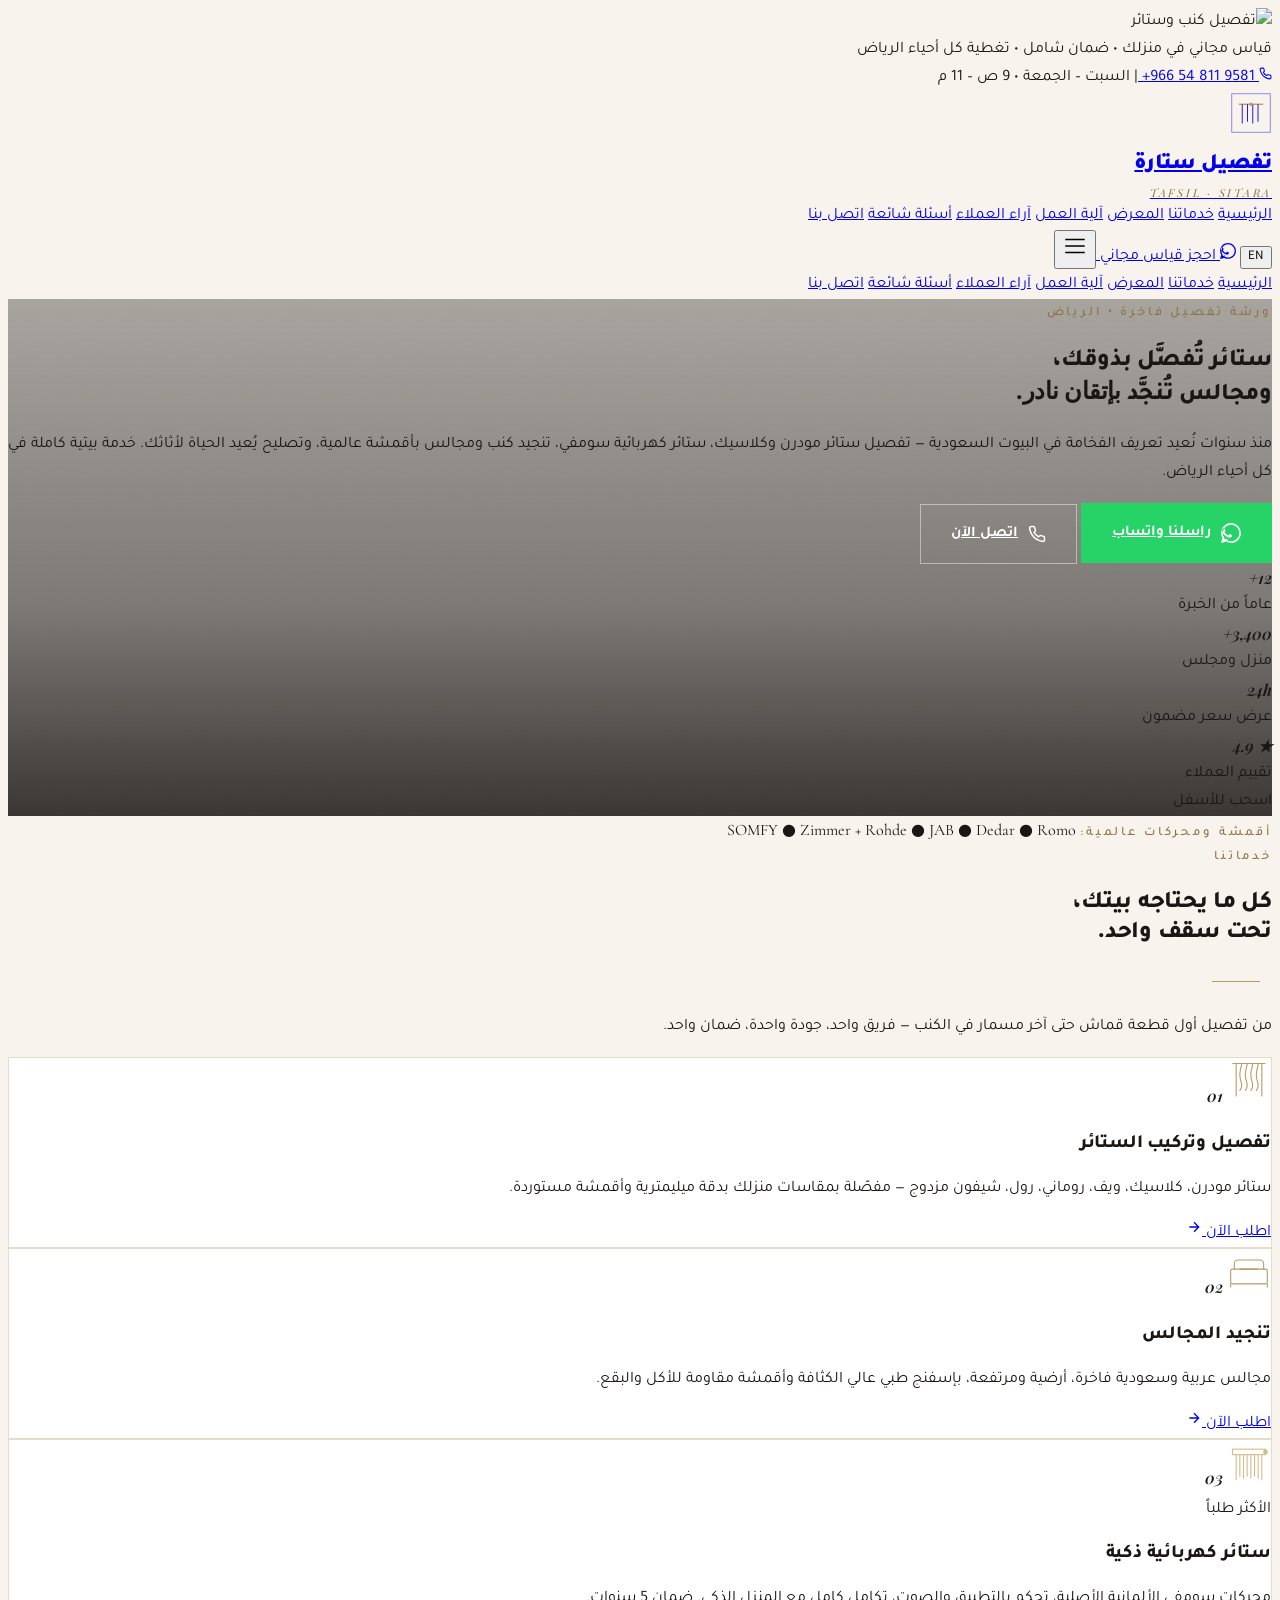
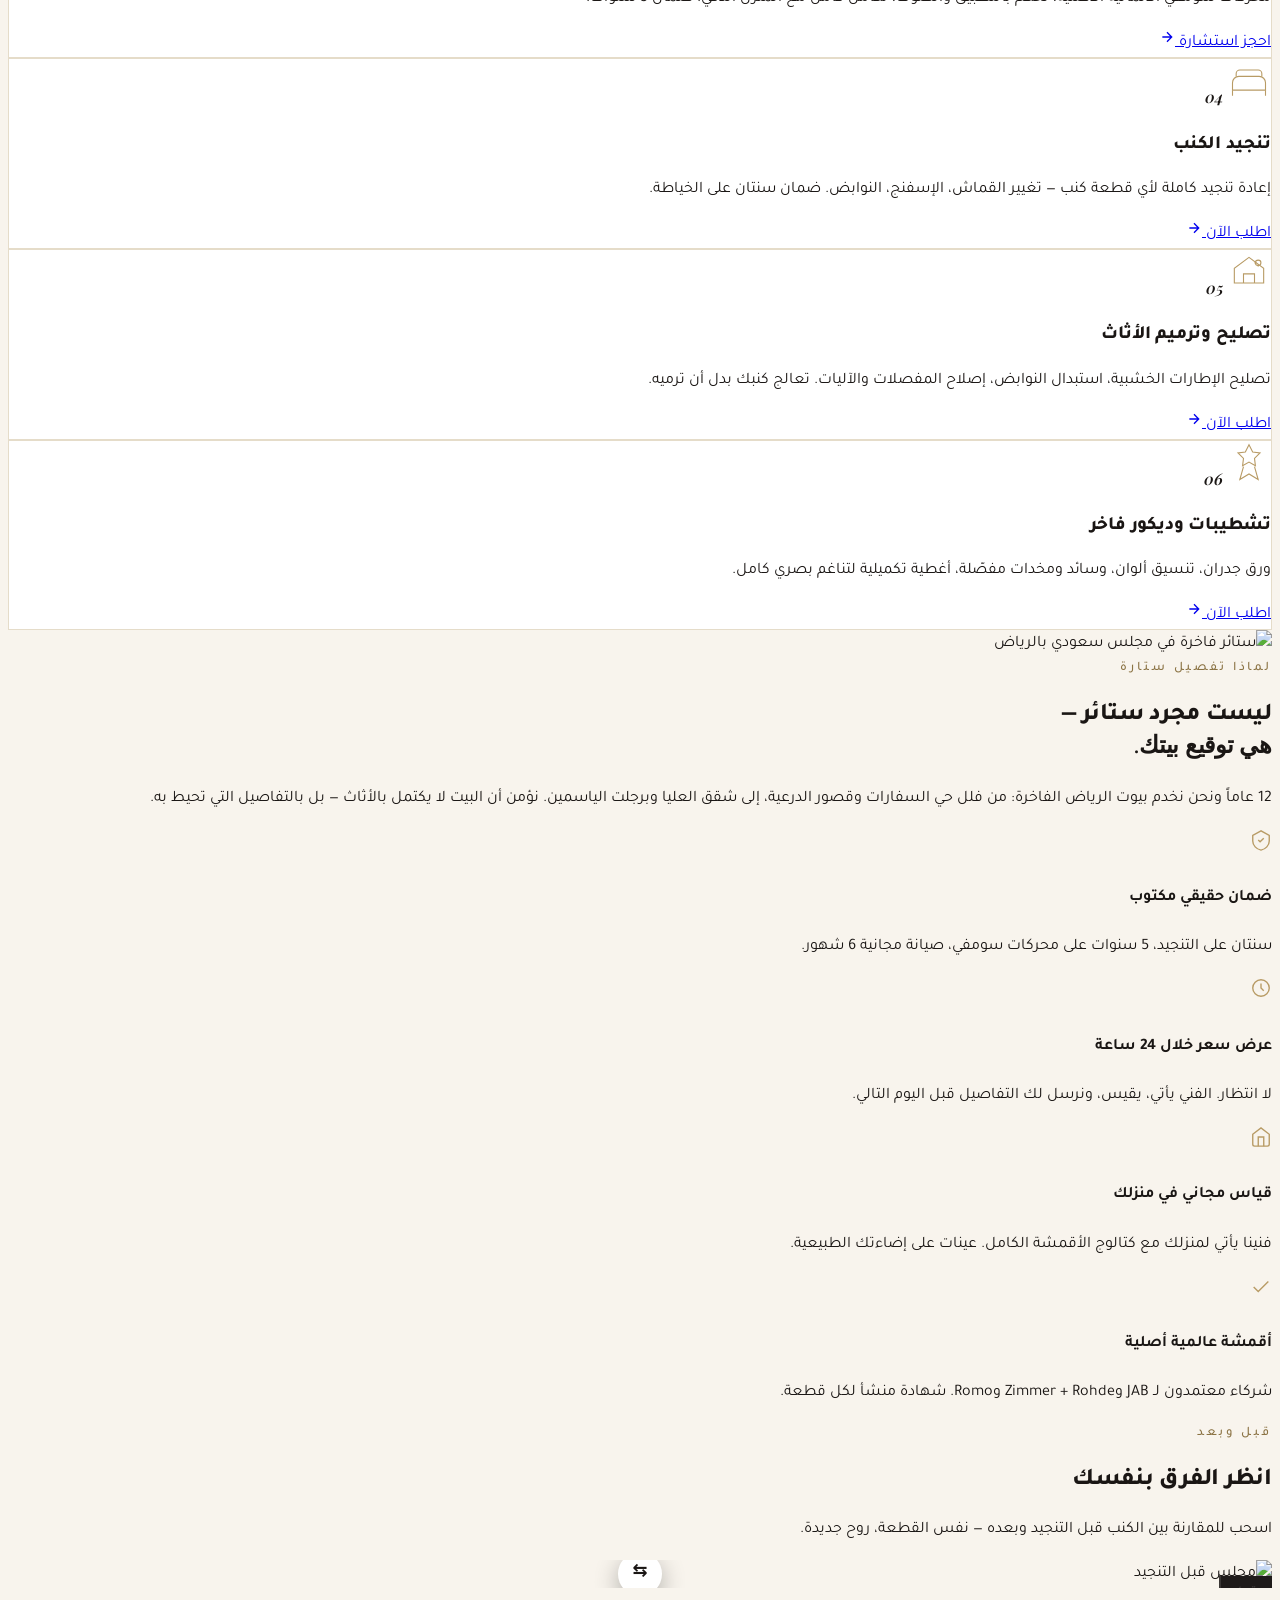
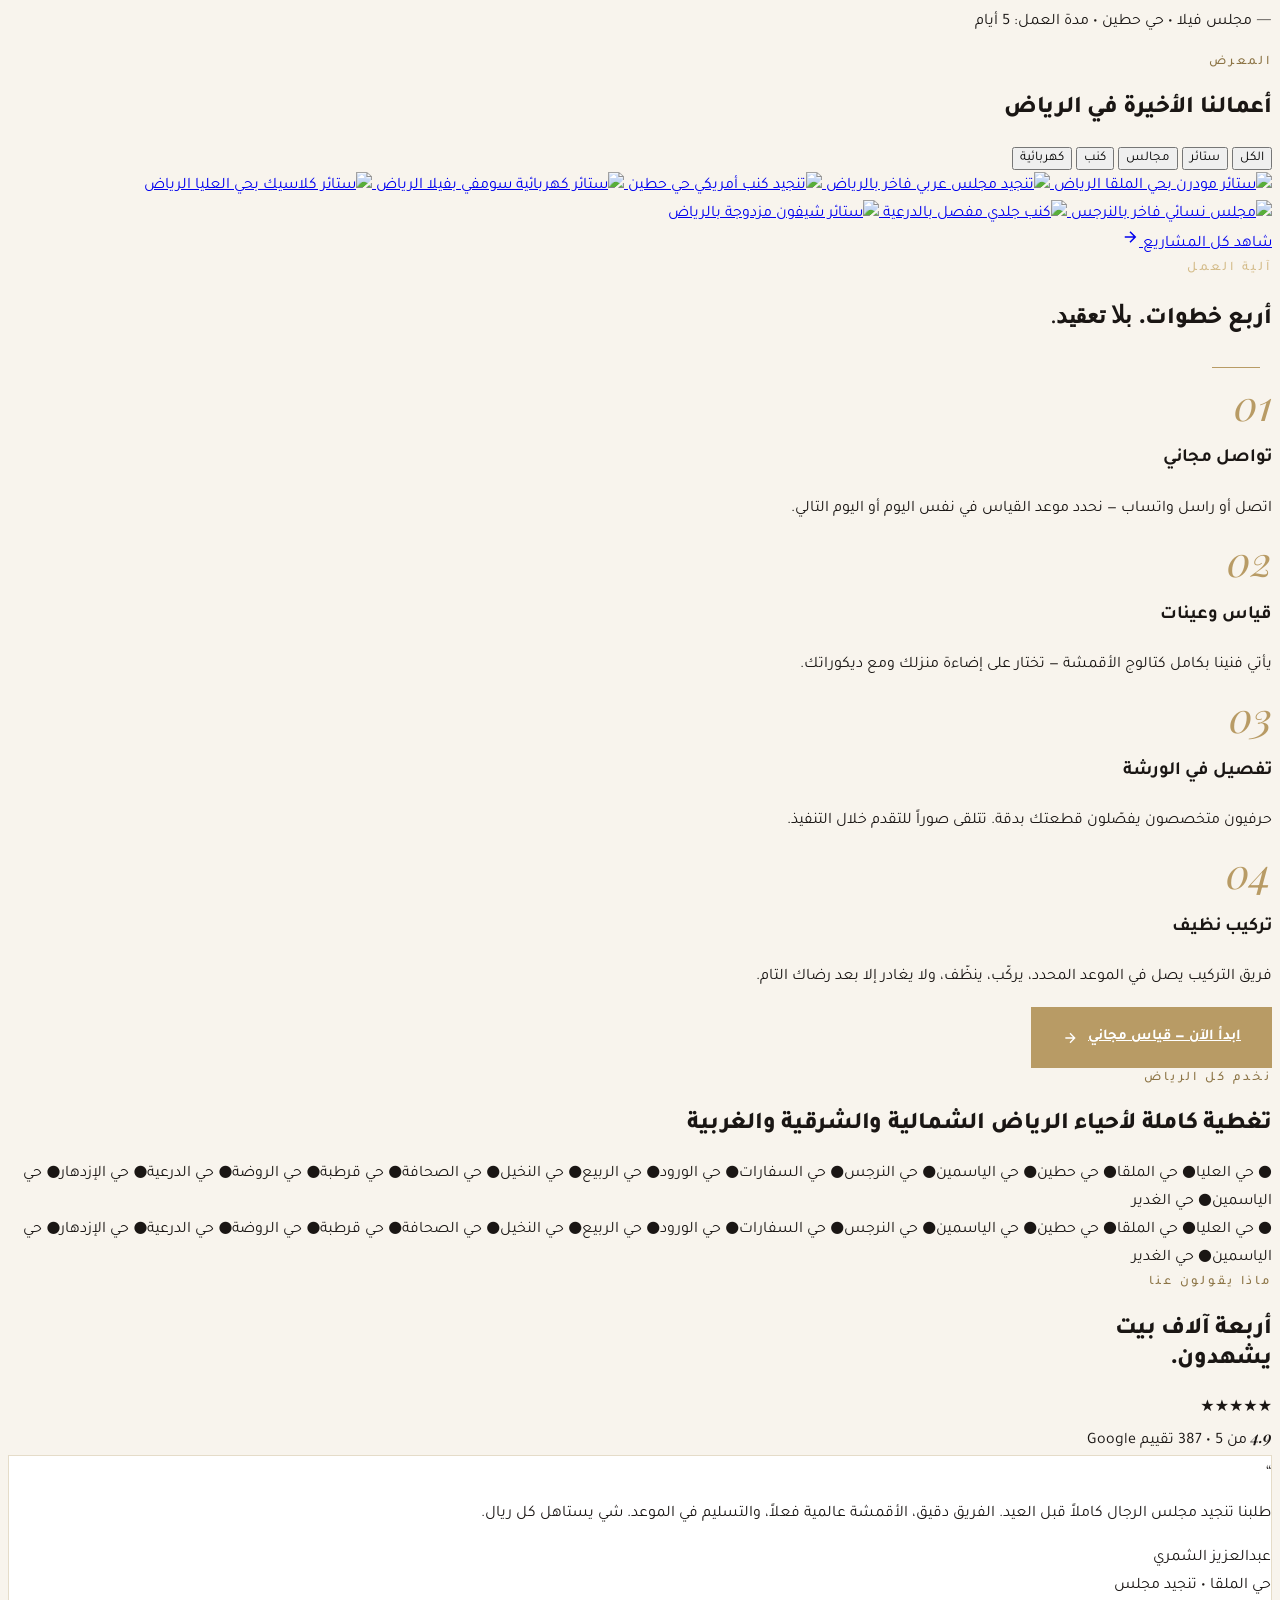
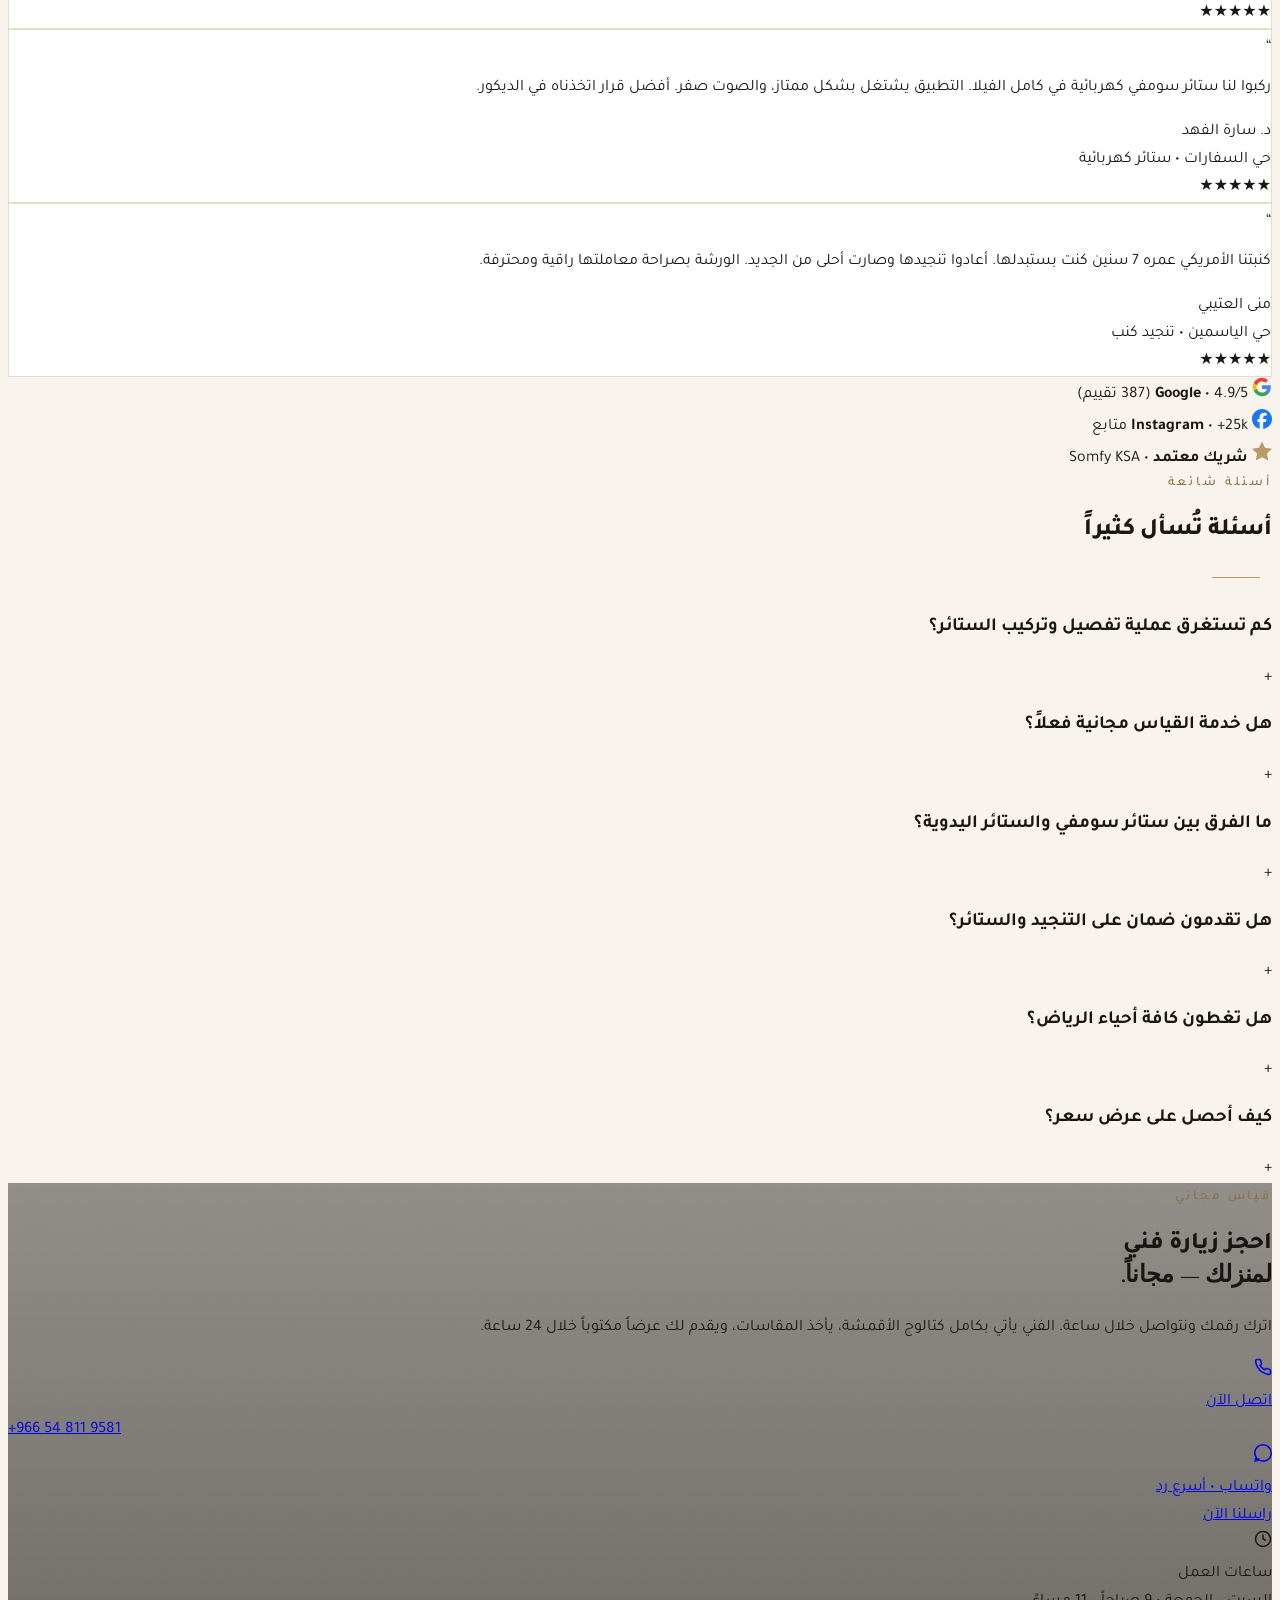
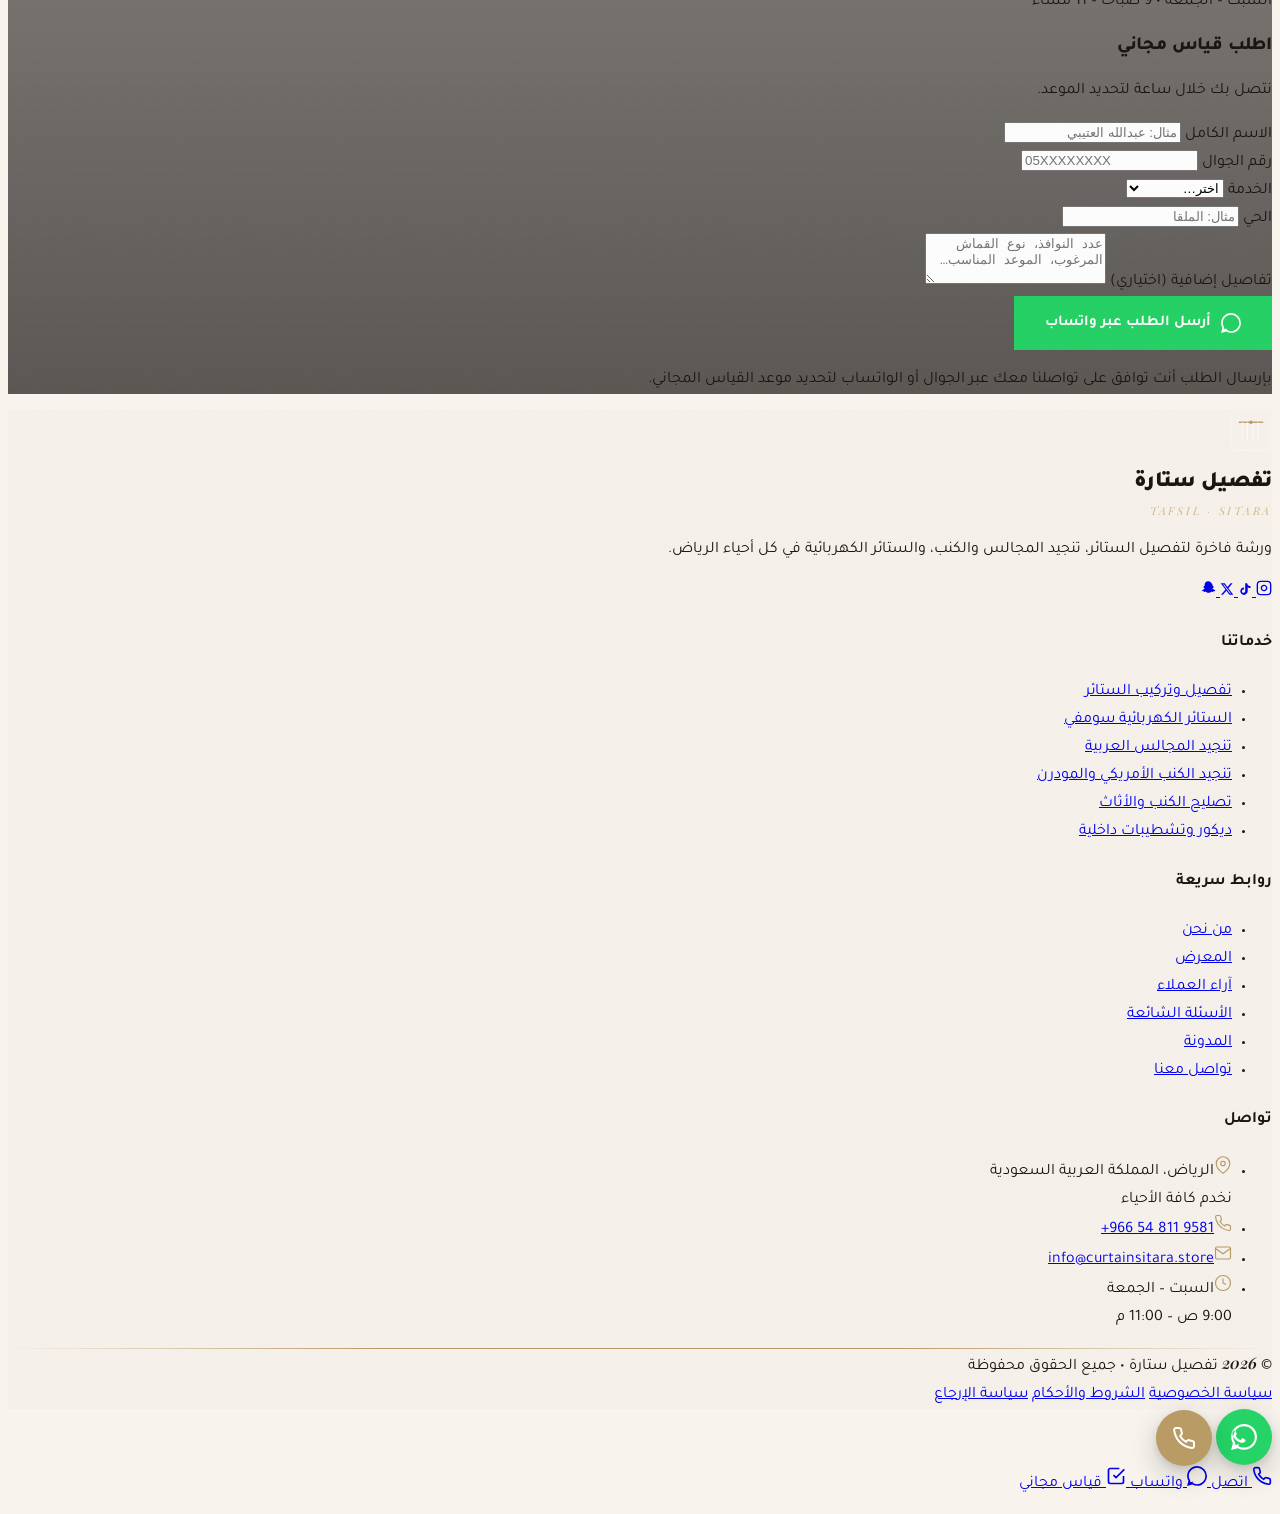
==== commit d5cfff69: "Update site content" ====
--- a/index.html
+++ b/index.html
@@ -4,6 +4,18 @@
 <meta charset="utf-8" />
 <meta name="viewport" content="width=device-width, initial-scale=1, viewport-fit=cover" />
 <meta name="theme-color" content="#1A1614" />
+<img src="images/logo-animated.svg" alt="تفصيل كنب وستائر" style="max-width:340px;">
+
+<!-- Favicon & touch icons -->
+<link rel="icon" type="image/jpeg" href="images/favicon.jpg" />
+<link rel="apple-touch-icon" href="images/favicon.jpg" />
+<link rel="shortcut icon" href="images/favicon.jpg" />
+<meta name="theme-color" content="#C81835" />
+
+<link rel="icon" type="image/svg+xml" href="images/favicon.svg" />
+<link rel="icon" type="image/jpeg" href="images/favicon.jpg" />
+<link rel="apple-touch-icon" href="images/favicon.jpg" />
+<meta name="theme-color" content="#C81835" />
 
 <!-- ============================================================
      SEO  — Arabic-first, Riyadh local, conversion-tuned
@@ -12,7 +24,7 @@
 <meta name="description" content="تفصيل ستارة – ورشة فاخرة بالرياض متخصصة في تفصيل وتركيب الستائر، الستائر الكهربائية سومفي، تنجيد الكنب والمجالس، وتصليح الأثاث. قياس مجاني • ضمان • تغطية كل أحياء الرياض. اتصل الآن." />
 <meta name="keywords" content="تفصيل ستائر بالرياض, تركيب ستائر بالرياض, ستائر مودرن الرياض, ستائر كهربائية الرياض, تنجيد كنب بالرياض, تنجيد مجالس بالرياض, تصليح كنب بالرياض, ستائر فاخرة بالرياض, ستائر سومفي, upholstery Riyadh, curtains Riyadh" />
 <meta name="robots" content="index, follow, max-image-preview:large" />
-<link rel="canonical" href="https://tafsil-sitara.com/" />
+<link rel="canonical" href="https://curtainsitara.store/" />
 
 <!-- Open Graph -->
 <meta property="og:type" content="website" />
@@ -20,7 +32,7 @@
 <meta property="og:site_name" content="تفصيل ستارة" />
 <meta property="og:title" content="تفصيل ستارة | ستائر وتنجيد فاخر بالرياض" />
 <meta property="og:description" content="ورشة فاخرة لتفصيل الستائر، تنجيد المجالس والكنب، والستائر الكهربائية سومفي. خدمة منزلية في كل الرياض." />
-<meta property="og:url" content="https://tafsil-sitara.com/" />
+<meta property="og:url" content="https://curtainsitara.store/" />
 <meta property="og:image" content="https://images.unsplash.com/photo-1616486338812-3dadae4b4ace?w=1200" />
 
 <!-- ============================================================
@@ -446,11 +458,11 @@
 {
   "@context": "https://schema.org",
   "@type": "LocalBusiness",
-  "@id": "https://tafsil-sitara.com/#business",
+  "@id": "https://curtainsitara.store/#business",
   "name": "تفصيل ستارة",
   "alternateName": "Tafsil Sitara",
-  "image": "https://tafsil-sitara.com/og.jpg",
-  "url": "https://tafsil-sitara.com/",
+  "image": "https://curtainsitara.store/og.jpg",
+  "url": "https://curtainsitara.store/",
   "telephone": "+966548119581",
   "priceRange": "$$$",
   "description": "ورشة فاخرة لتفصيل وتركيب الستائر، تنجيد الكنب والمجالس، الستائر الكهربائية، وتصليح الأثاث في الرياض.",
@@ -1296,7 +1308,7 @@
         <ul class="space-y-4 text-[14.5px] text-ivory/70">
           <li class="flex gap-3"><svg width="18" height="18" viewBox="0 0 24 24" fill="none" stroke="#B89B65" stroke-width="1.5" class="shrink-0 mt-0.5"><path d="M21 10c0 7-9 13-9 13s-9-6-9-13a9 9 0 0 1 18 0z"/><circle cx="12" cy="10" r="3"/></svg><span>الرياض، المملكة العربية السعودية<br>نخدم كافة الأحياء</span></li>
           <li class="flex gap-3"><svg width="18" height="18" viewBox="0 0 24 24" fill="none" stroke="#B89B65" stroke-width="1.5" class="shrink-0 mt-0.5"><path d="M22 16.92v3a2 2 0 0 1-2.18 2 19.79 19.79 0 0 1-8.63-3.07 19.5 19.5 0 0 1-6-6 19.79 19.79 0 0 1-3.07-8.67A2 2 0 0 1 4.11 2h3a2 2 0 0 1 2 1.72c.13.96.36 1.9.7 2.81a2 2 0 0 1-.45 2.11L8.09 9.91a16 16 0 0 0 6 6l1.27-1.27a2 2 0 0 1 2.11-.45c.91.34 1.85.57 2.81.7A2 2 0 0 1 22 16.92Z"/></svg><a href="tel:+966548119581" class="hover:text-gold" dir="ltr">+966 54 811 9581</a></li>
-          <li class="flex gap-3"><svg width="18" height="18" viewBox="0 0 24 24" fill="none" stroke="#B89B65" stroke-width="1.5" class="shrink-0 mt-0.5"><path d="M4 4h16c1.1 0 2 .9 2 2v12c0 1.1-.9 2-2 2H4c-1.1 0-2-.9-2-2V6c0-1.1.9-2 2-2z"/><polyline points="22,6 12,13 2,6"/></svg><a href="mailto:info@tafsil-sitara.com" class="hover:text-gold">info@tafsil-sitara.com</a></li>
+          <li class="flex gap-3"><svg width="18" height="18" viewBox="0 0 24 24" fill="none" stroke="#B89B65" stroke-width="1.5" class="shrink-0 mt-0.5"><path d="M4 4h16c1.1 0 2 .9 2 2v12c0 1.1-.9 2-2 2H4c-1.1 0-2-.9-2-2V6c0-1.1.9-2 2-2z"/><polyline points="22,6 12,13 2,6"/></svg><a href="mailto:tafsilsitara@gmail.com" class="hover:text-gold">info@curtainsitara.store</a></li>
           <li class="flex gap-3"><svg width="18" height="18" viewBox="0 0 24 24" fill="none" stroke="#B89B65" stroke-width="1.5" class="shrink-0 mt-0.5"><circle cx="12" cy="12" r="10"/><polyline points="12 6 12 12 16 14"/></svg><span>السبت – الجمعة<br>9:00 ص – 11:00 م</span></li>
         </ul>
       </div>
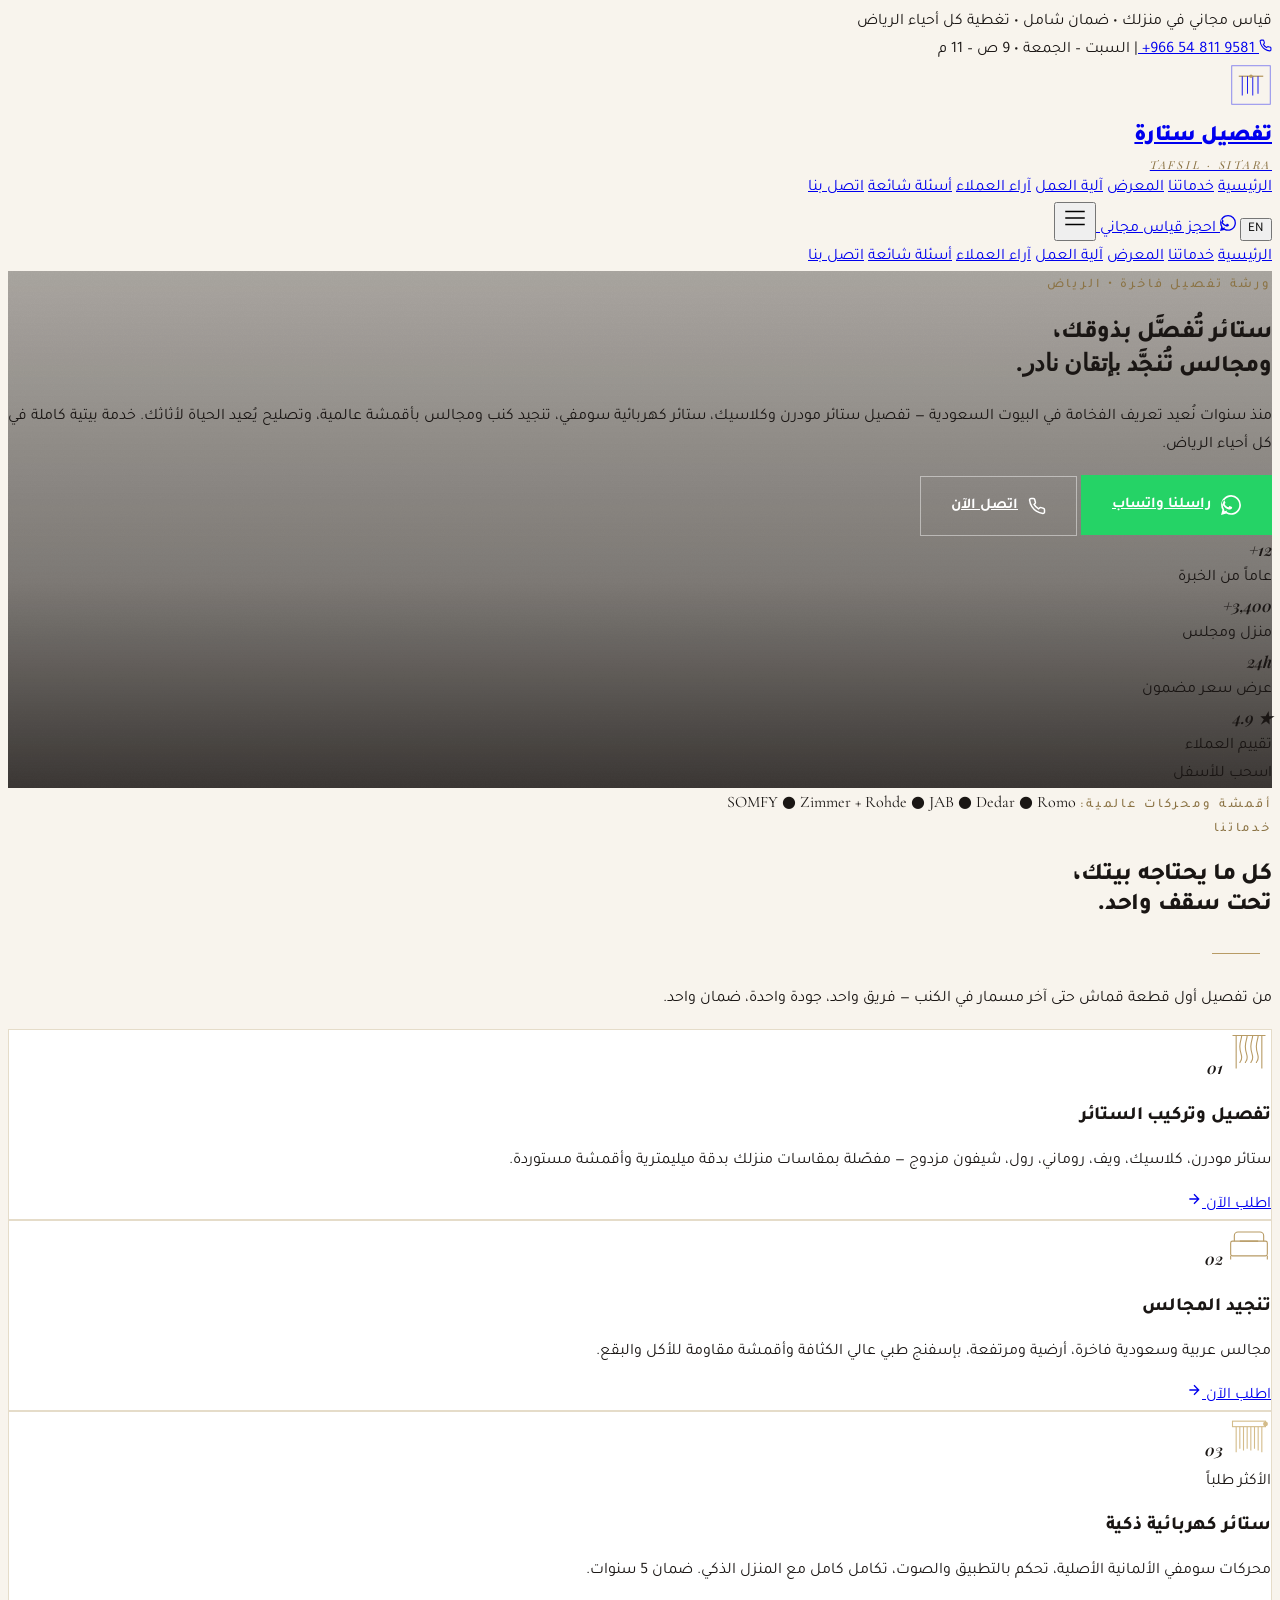
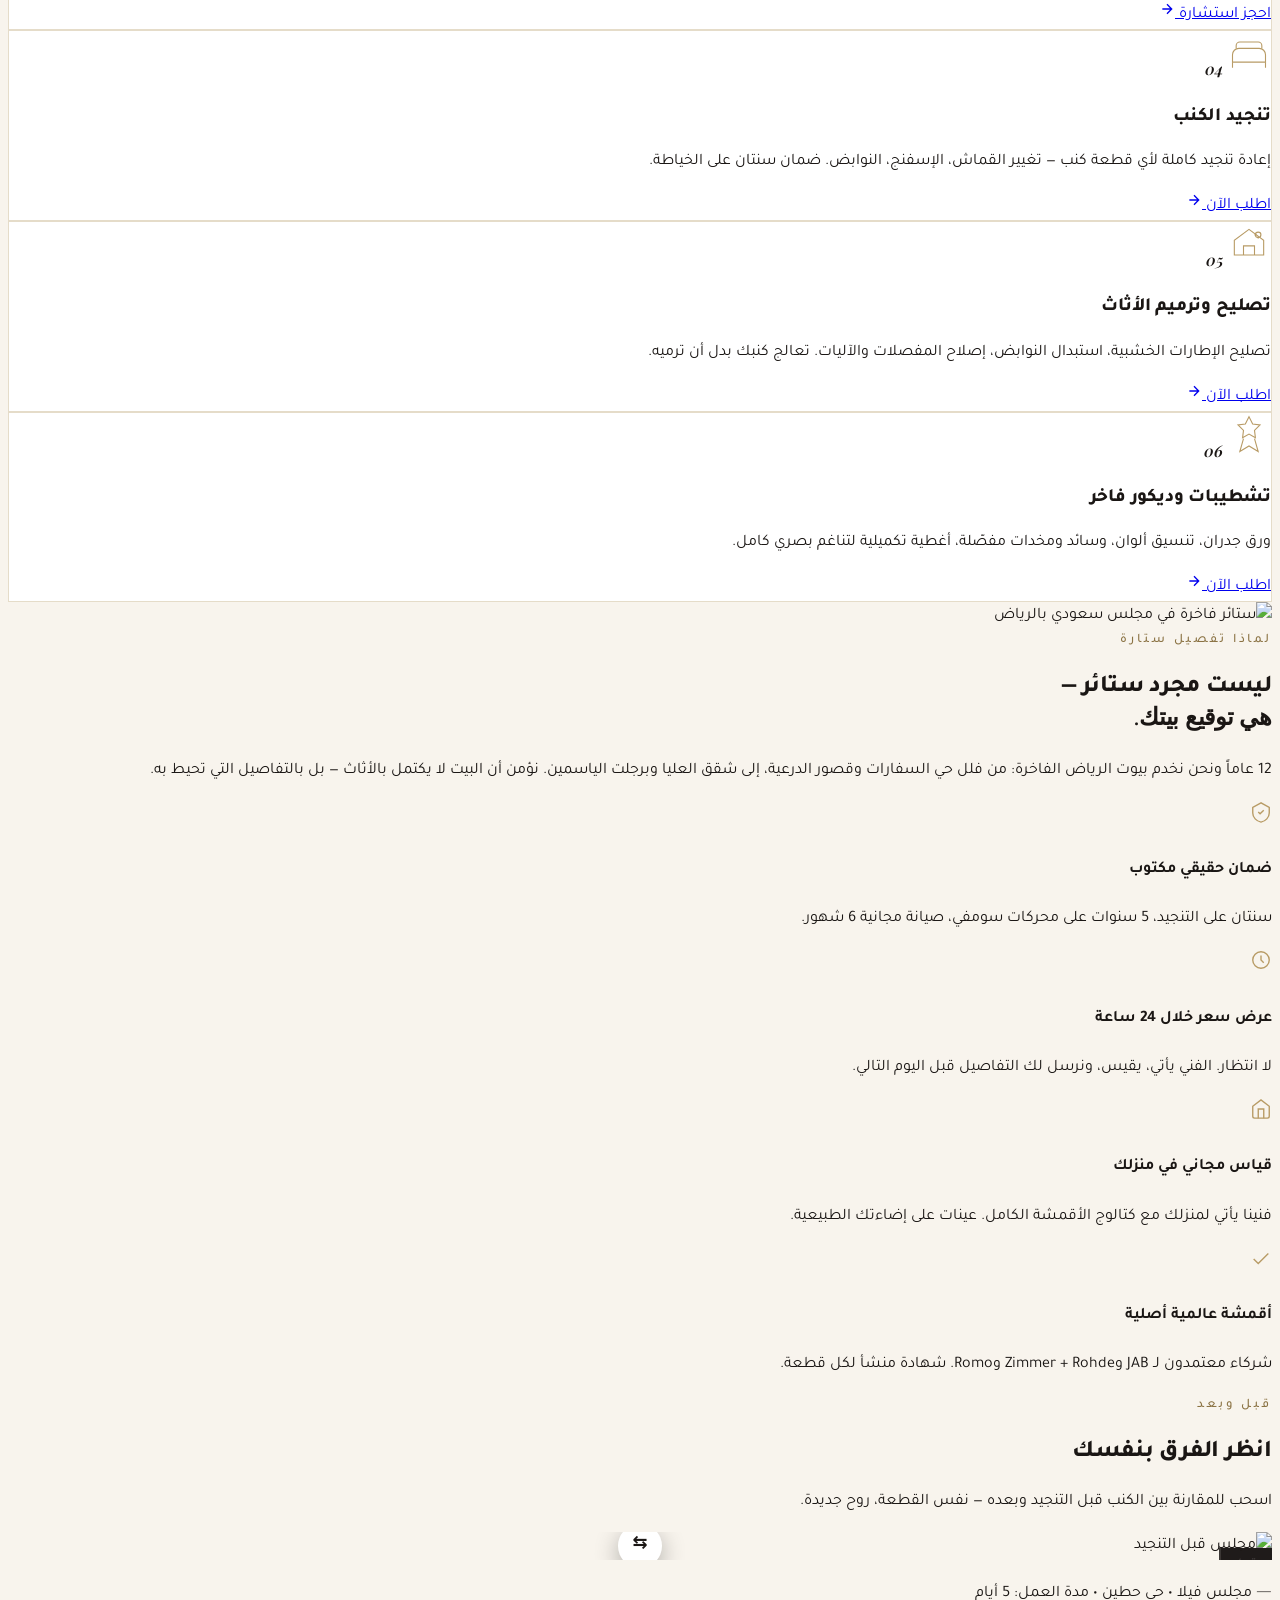
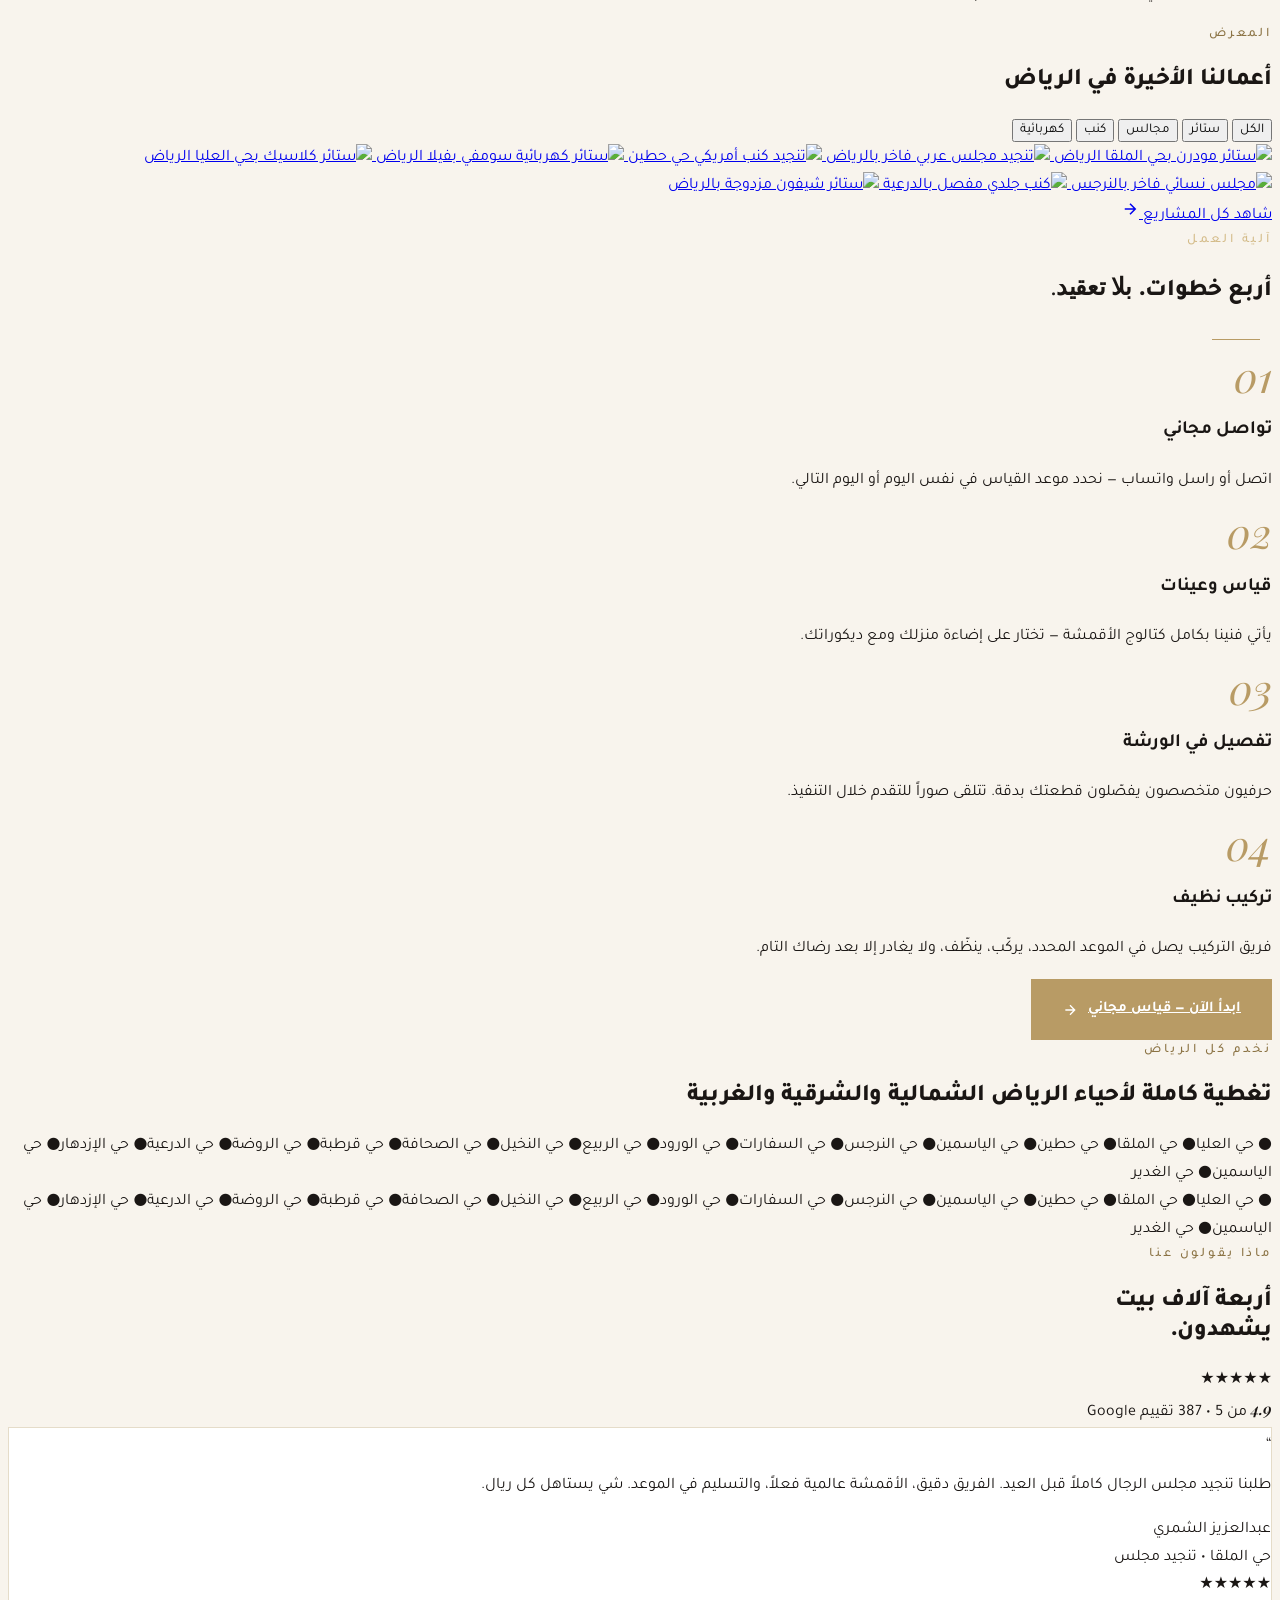
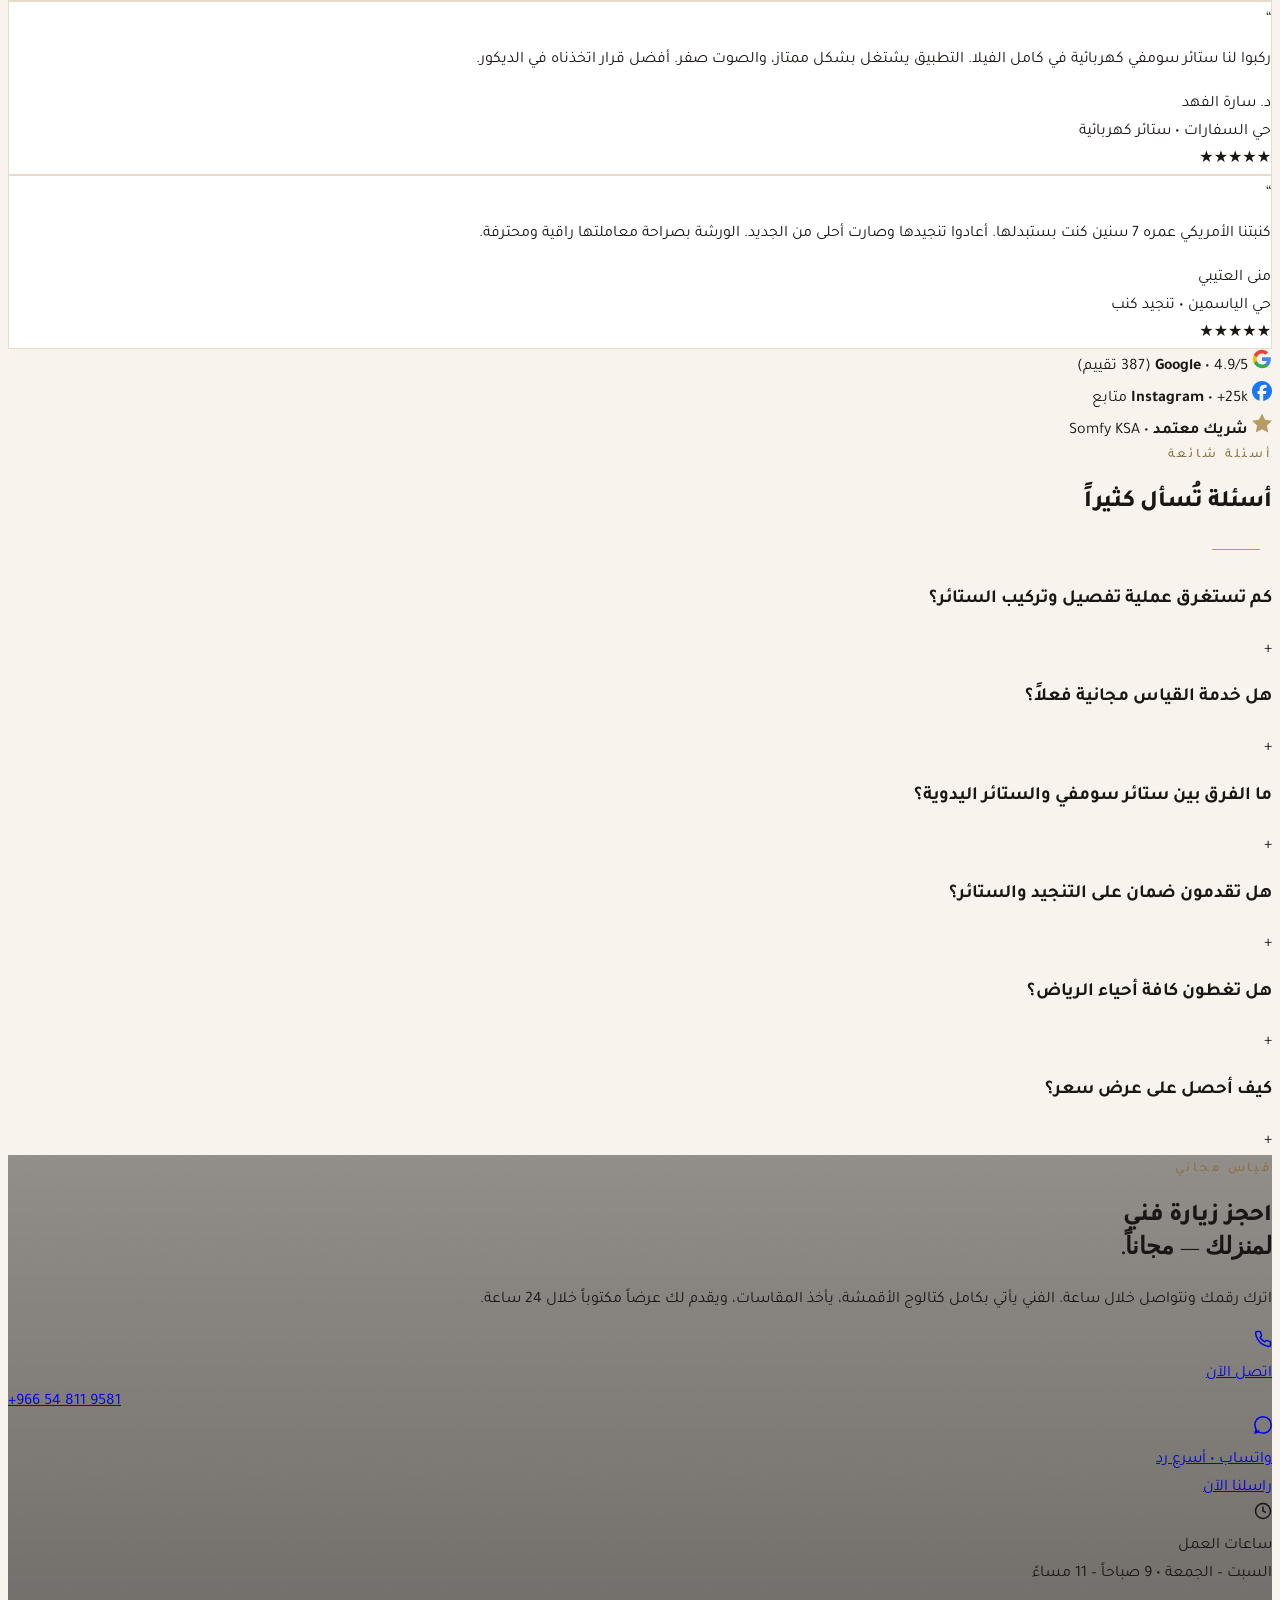
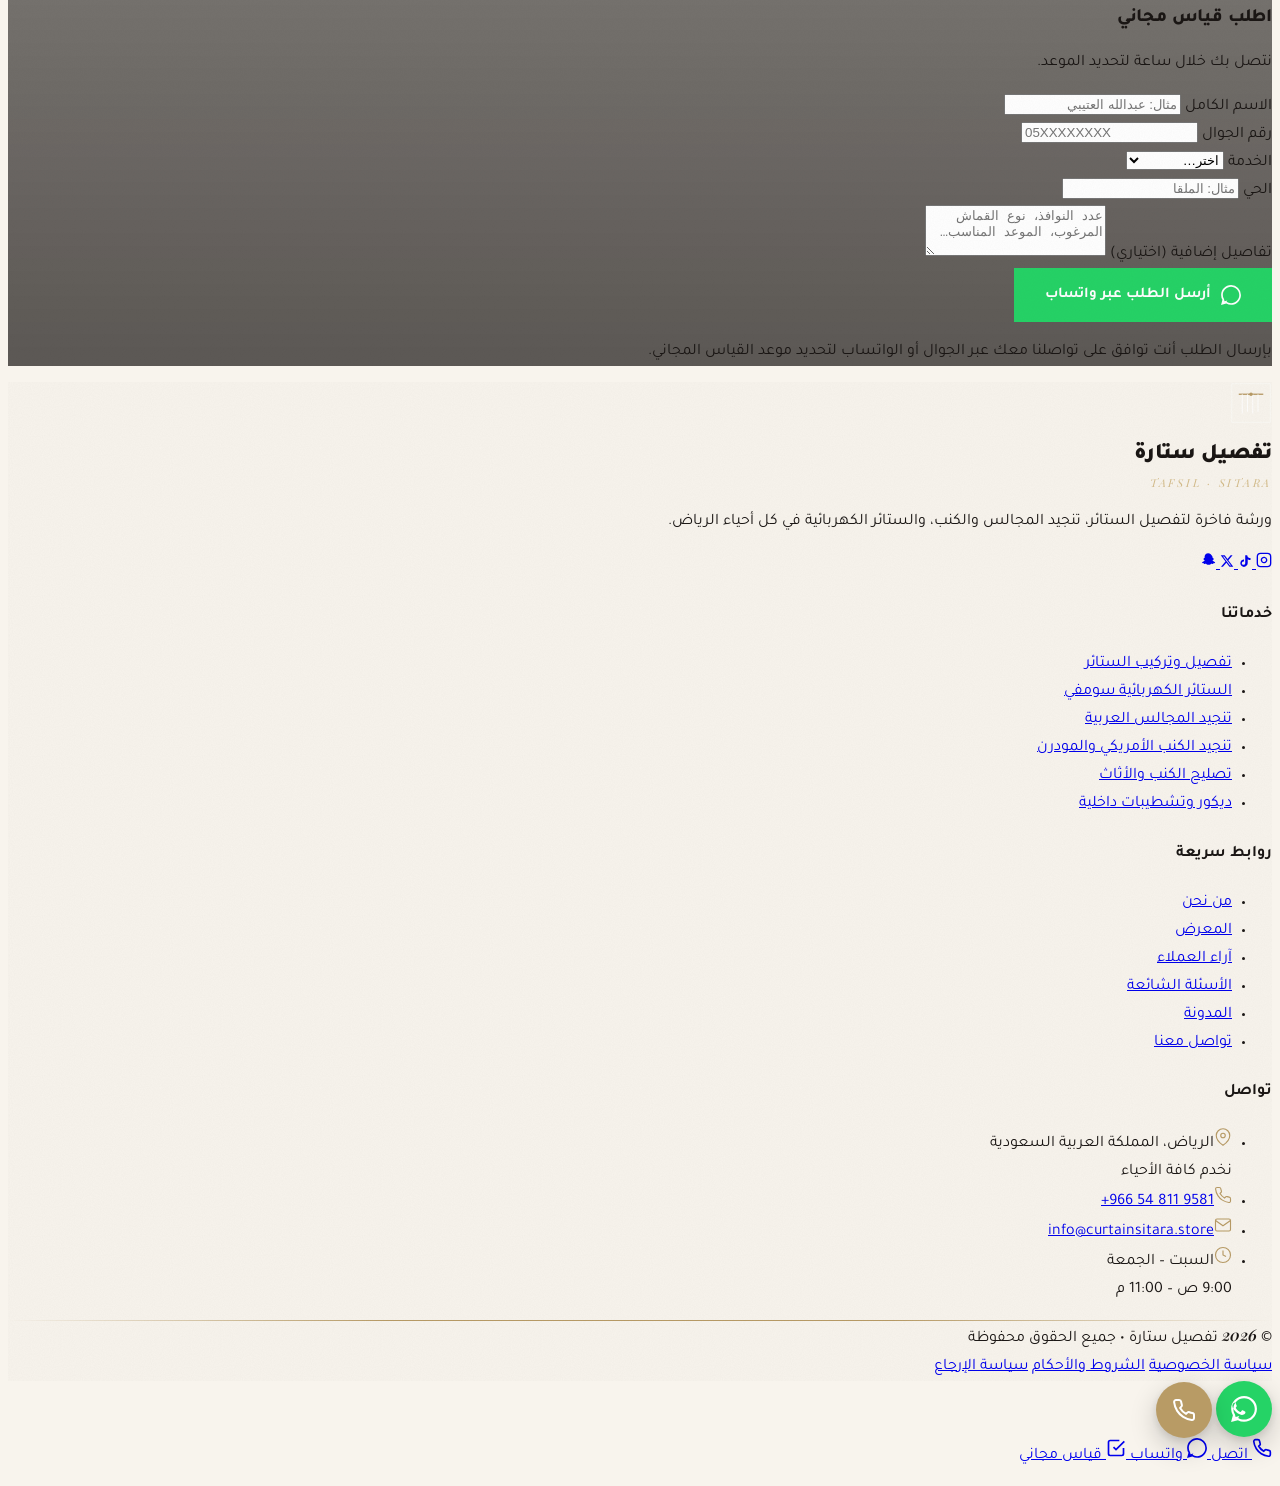
==== commit ccf117e4: "Update index.html" ====
--- a/index.html
+++ b/index.html
@@ -4,10 +4,10 @@
 <meta charset="utf-8" />
 <meta name="viewport" content="width=device-width, initial-scale=1, viewport-fit=cover" />
 <meta name="theme-color" content="#1A1614" />
-<img src="images/logo-animated.svg" alt="تفصيل كنب وستائر" style="max-width:340px;">
-
-<!-- Favicon & touch icons -->
-<link rel="icon" type="image/jpeg" href="images/favicon.jpg" />
+<!--<img src="images/logo-animated.svg" alt="تفصيل كنب وستائر" style="max-width:340px;"> -->
+
+<!-- Favicon & touch icons 
+//<link rel="icon" type="image/jpeg" href="images/favicon.jpg" />
 <link rel="apple-touch-icon" href="images/favicon.jpg" />
 <link rel="shortcut icon" href="images/favicon.jpg" />
 <meta name="theme-color" content="#C81835" />
@@ -15,8 +15,8 @@
 <link rel="icon" type="image/svg+xml" href="images/favicon.svg" />
 <link rel="icon" type="image/jpeg" href="images/favicon.jpg" />
 <link rel="apple-touch-icon" href="images/favicon.jpg" />
-<meta name="theme-color" content="#C81835" />
-
+<meta name="theme-color" content="#C81835" /> 
+-->
 <!-- ============================================================
      SEO  — Arabic-first, Riyadh local, conversion-tuned
 ============================================================ -->
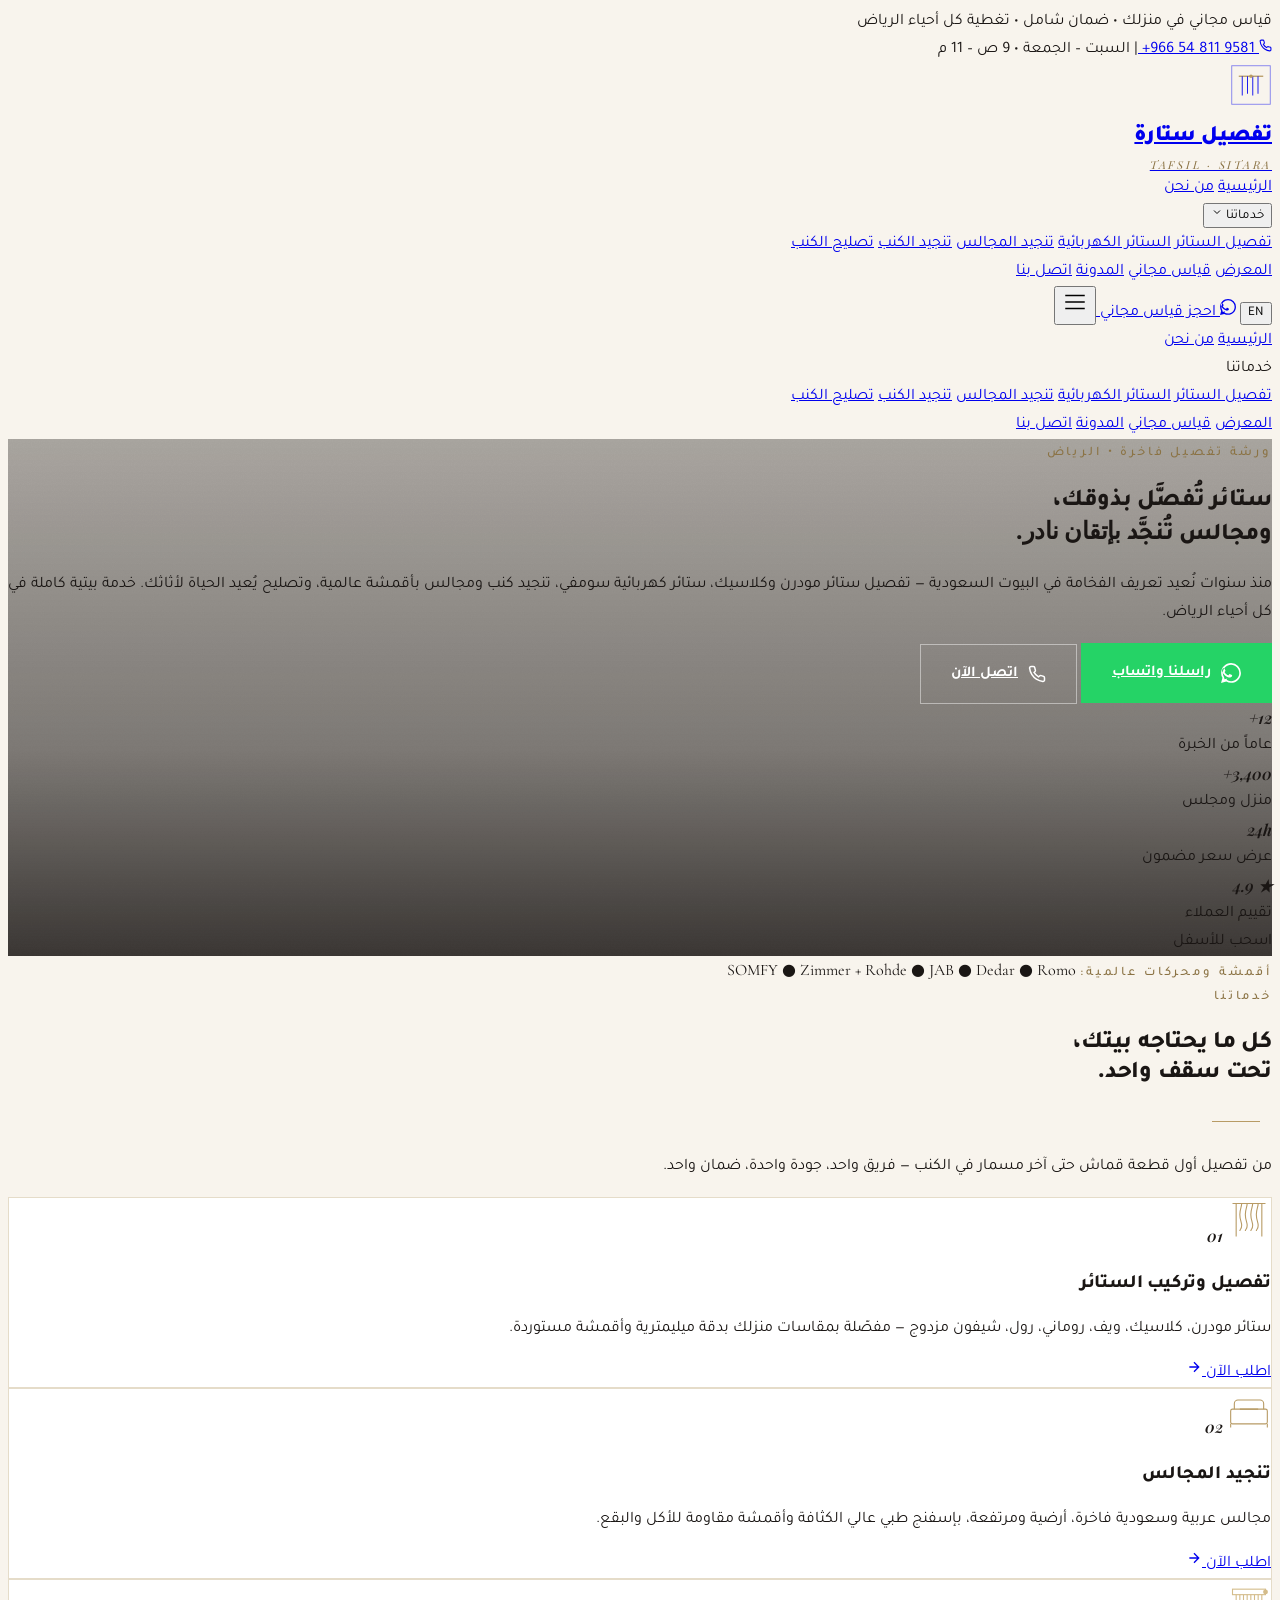
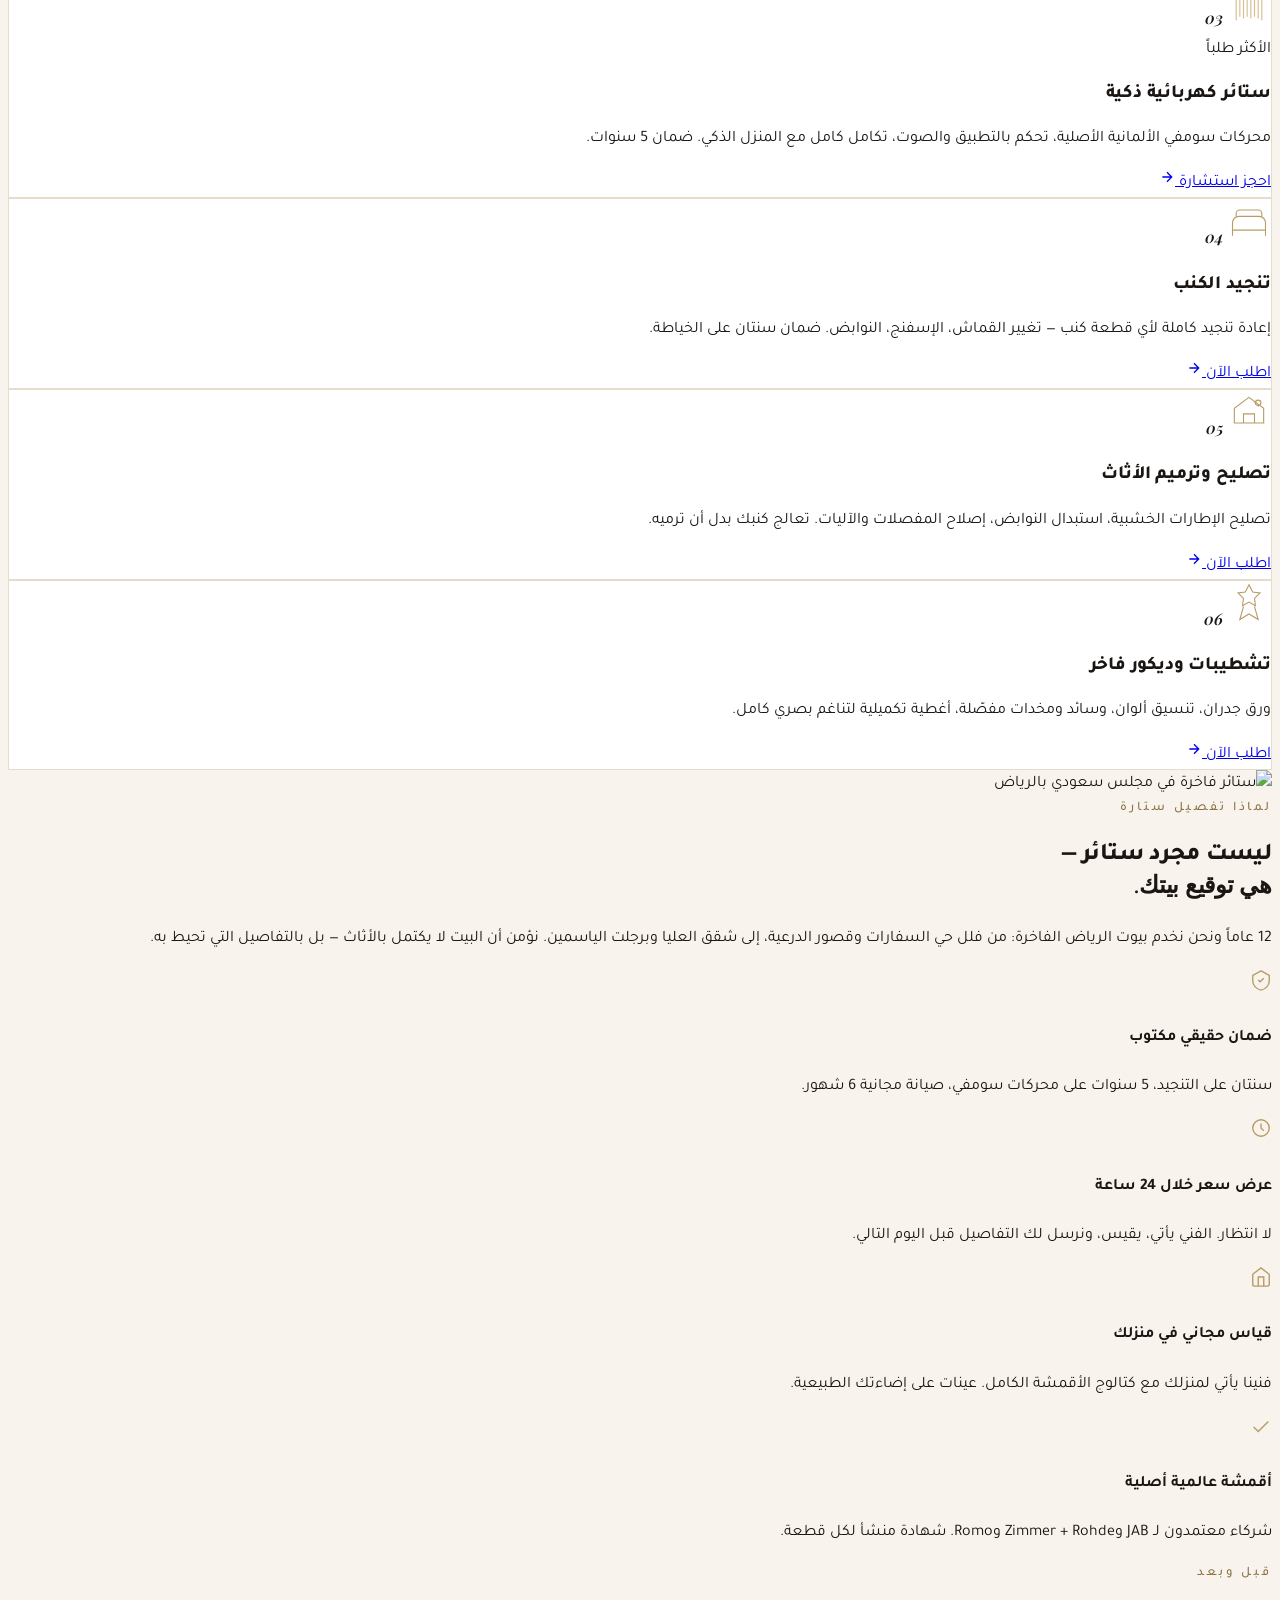
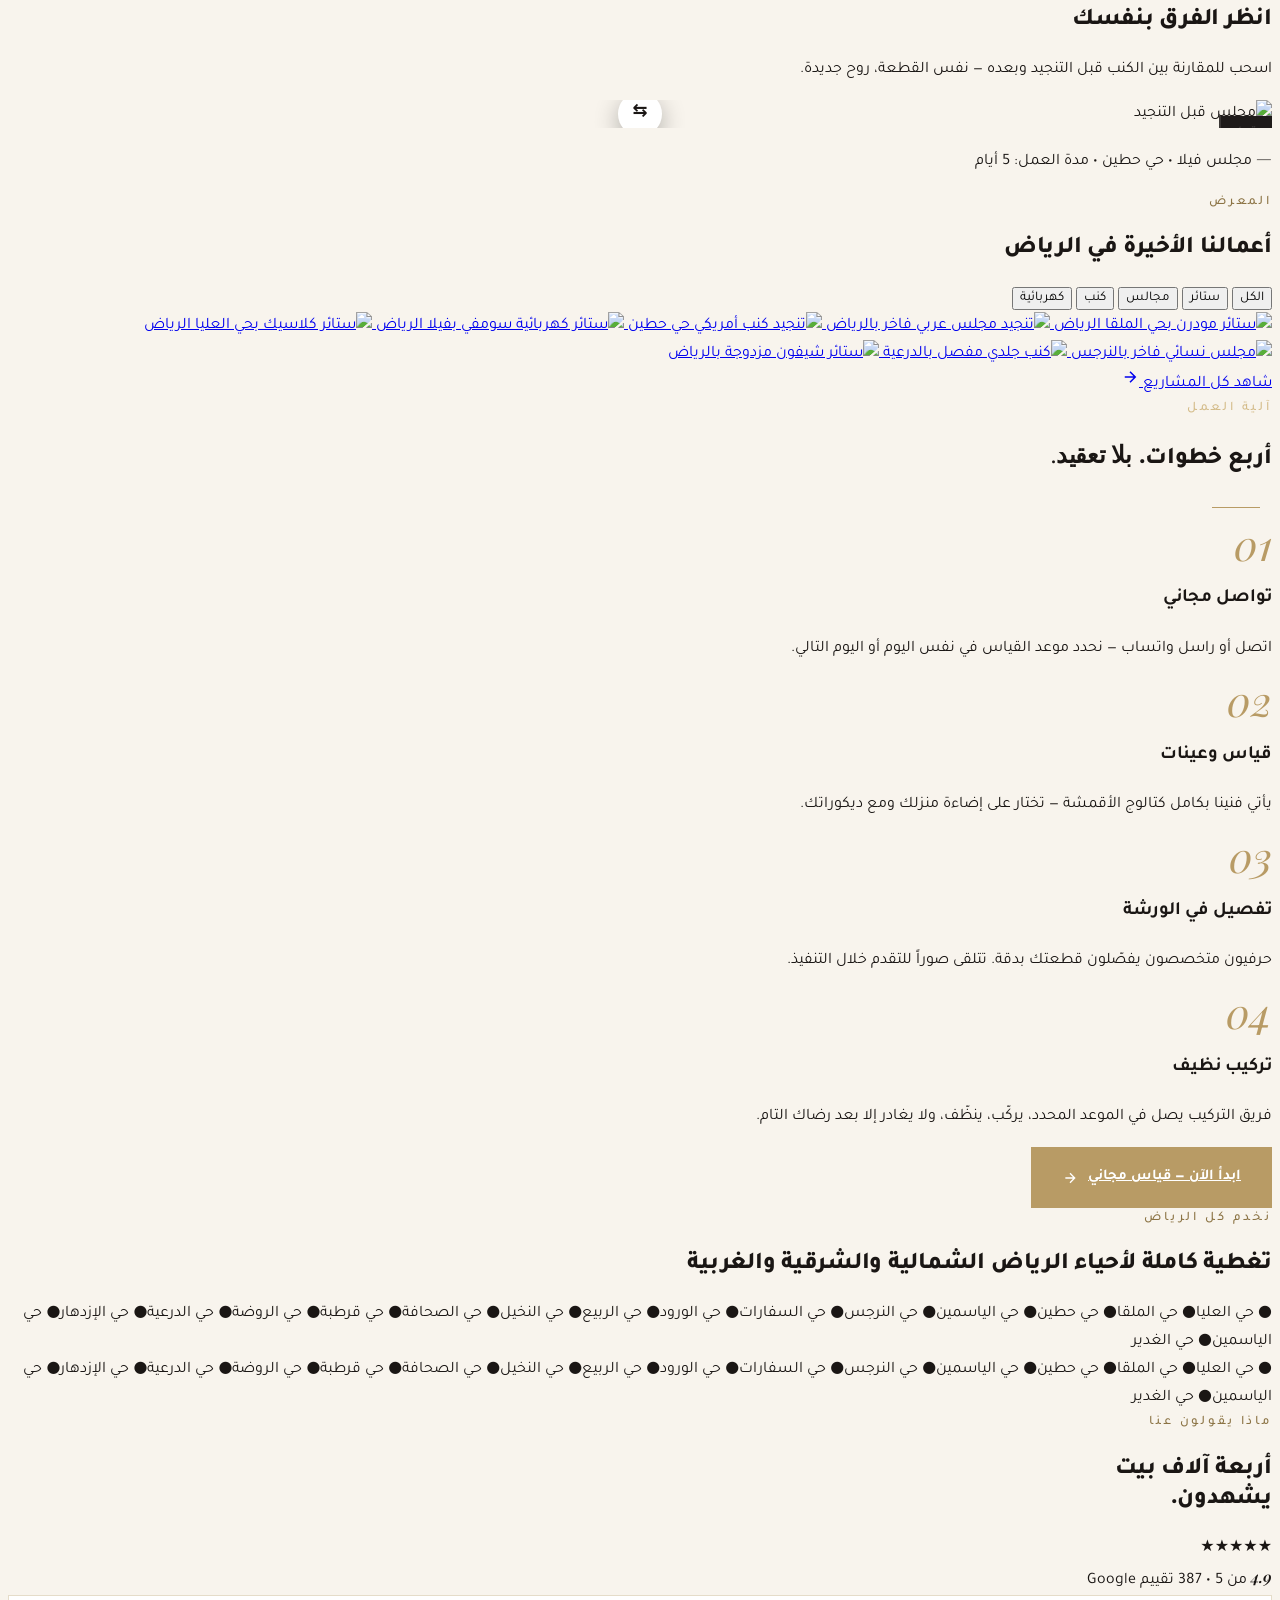
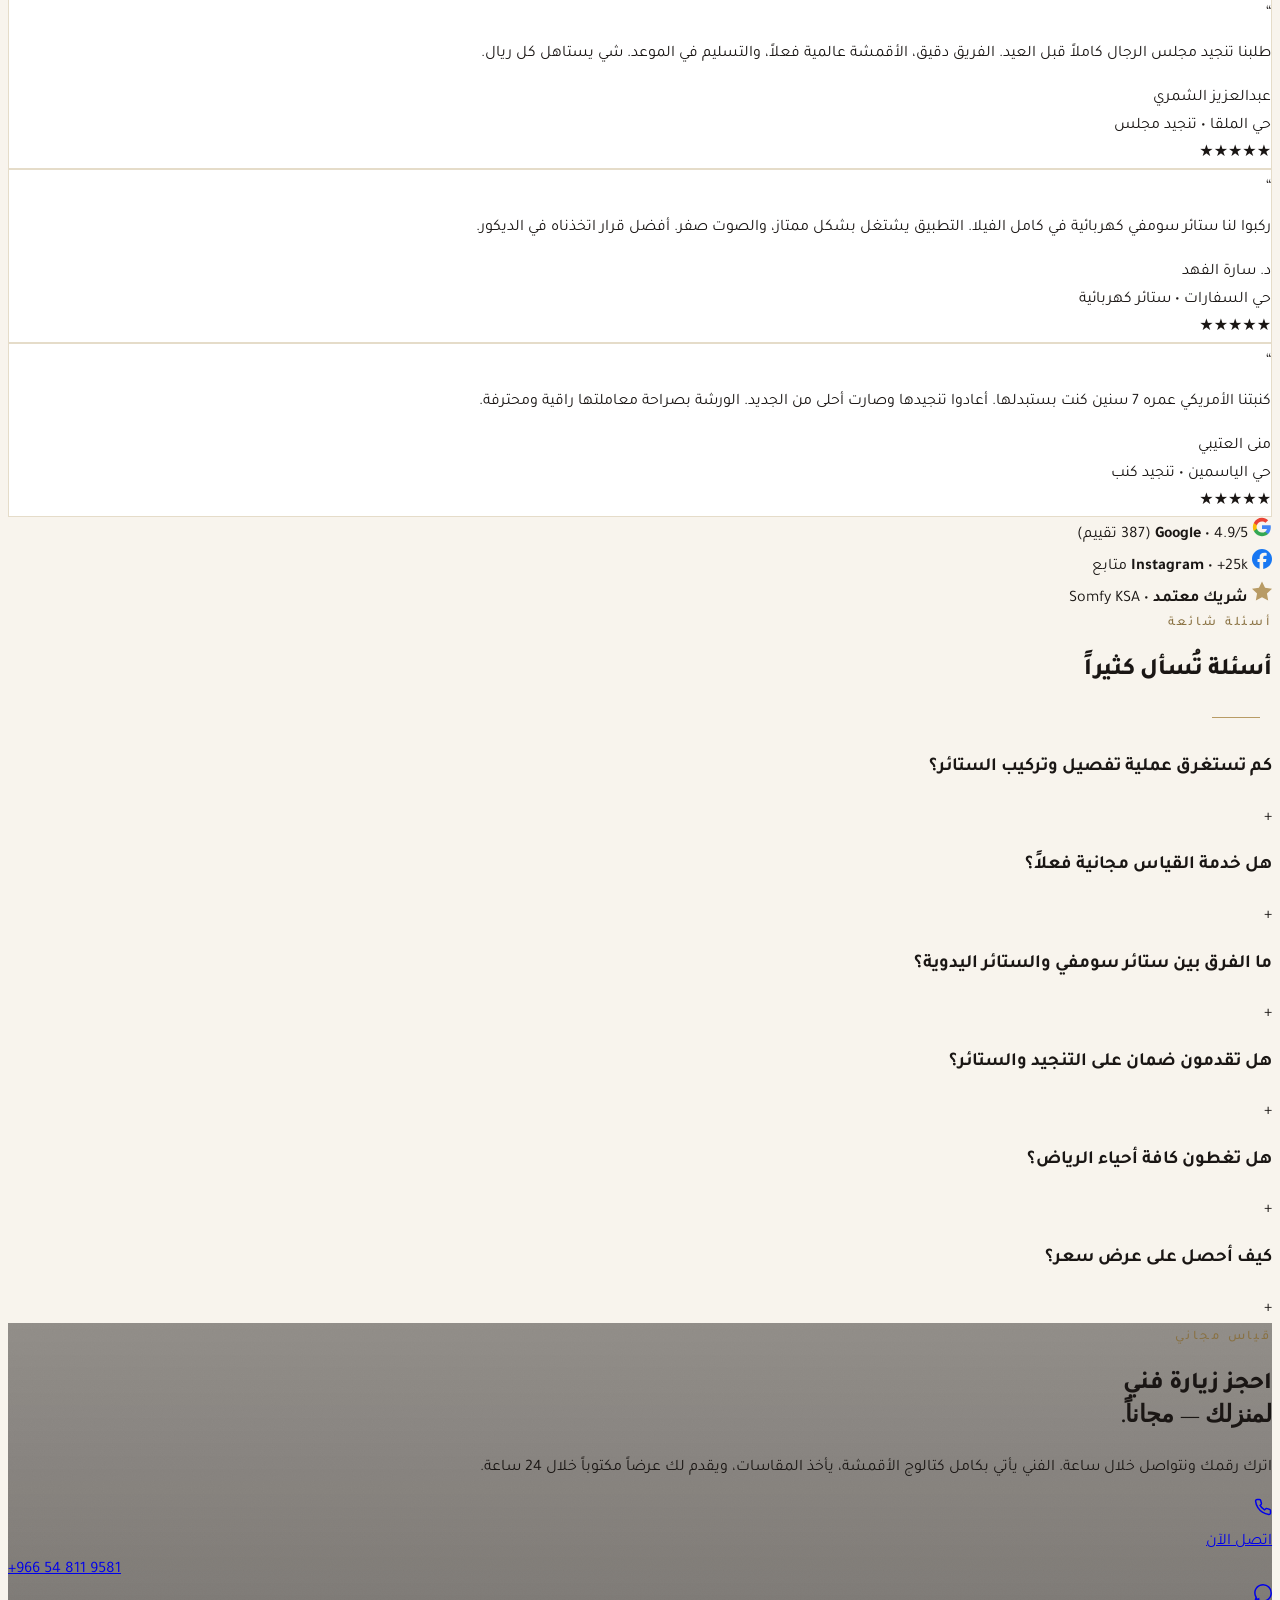
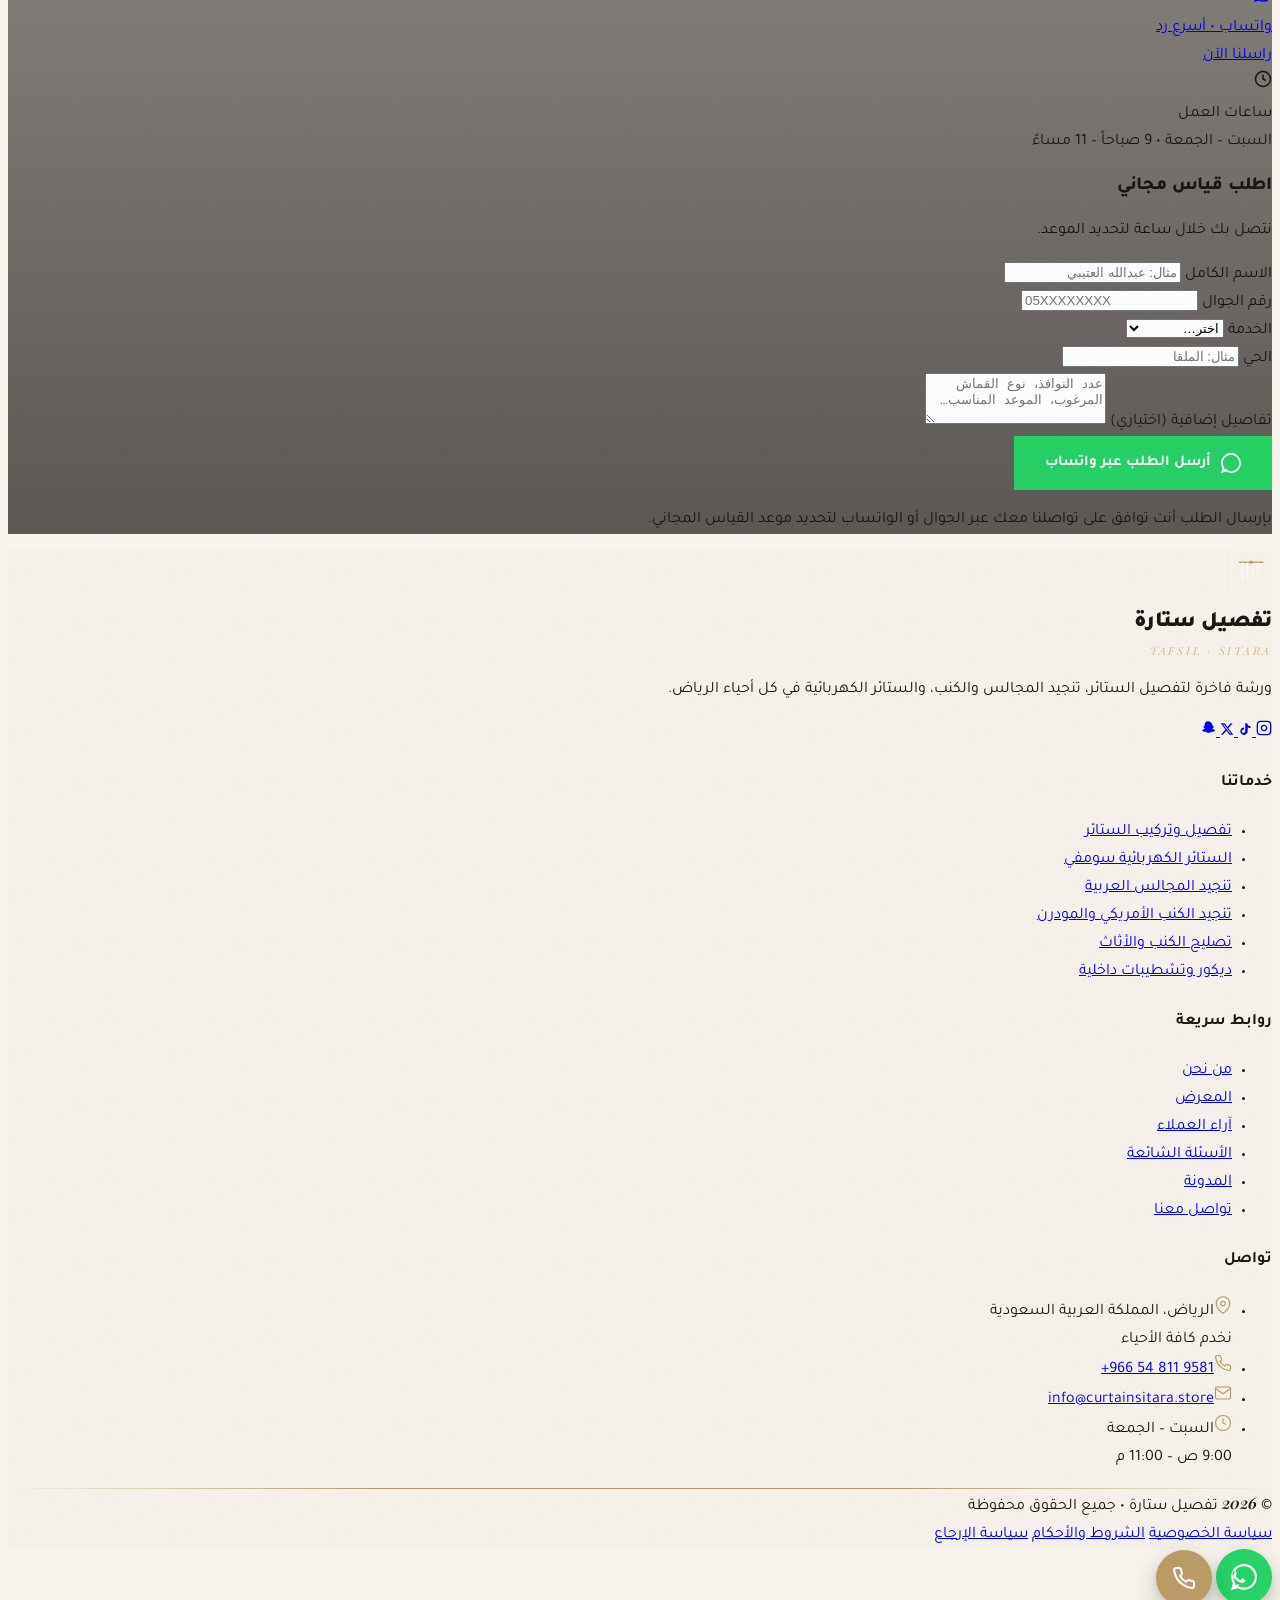
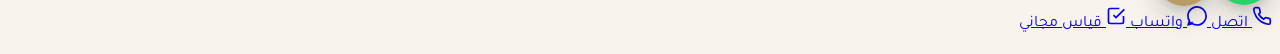
==== commit 335c5d9f: "Link all service and content pages from index.html nav" ====
--- a/index.html
+++ b/index.html
@@ -555,14 +555,26 @@
     </a>
 
     <!-- Nav -->
-    <nav class="hidden lg:flex items-center gap-9 text-[15px] font-medium">
-      <a href="#home" class="nav-link text-white hover:text-gold transition-colors">الرئيسية</a>
-      <a href="#services" class="nav-link text-white hover:text-gold transition-colors">خدماتنا</a>
-      <a href="#gallery" class="nav-link text-white hover:text-gold transition-colors">المعرض</a>
-      <a href="#process" class="nav-link text-white hover:text-gold transition-colors">آلية العمل</a>
-      <a href="#reviews" class="nav-link text-white hover:text-gold transition-colors">آراء العملاء</a>
-      <a href="#faq" class="nav-link text-white hover:text-gold transition-colors">أسئلة شائعة</a>
-      <a href="#contact" class="nav-link text-white hover:text-gold transition-colors">اتصل بنا</a>
+    <nav class="hidden lg:flex items-center gap-7 text-[15px] font-medium">
+      <a href="index.html" class="nav-link text-white hover:text-gold transition-colors">الرئيسية</a>
+      <a href="about.html" class="nav-link text-white hover:text-gold transition-colors">من نحن</a>
+      <div class="relative group">
+        <button class="nav-link text-white hover:text-gold transition-colors flex items-center gap-1">
+          خدماتنا
+          <svg width="12" height="12" viewBox="0 0 24 24" fill="none" stroke="currentColor" stroke-width="2"><path d="M6 9l6 6 6-6"/></svg>
+        </button>
+        <div class="absolute top-full right-0 mt-3 w-56 bg-onyx/97 backdrop-blur-md border border-white/10 opacity-0 invisible group-hover:opacity-100 group-hover:visible transition-all duration-200 z-50">
+          <a href="curtains.html" class="block px-5 py-3 text-white hover:text-gold hover:bg-white/5 transition-colors border-b border-white/10">تفصيل الستائر</a>
+          <a href="electric-curtains.html" class="block px-5 py-3 text-white hover:text-gold hover:bg-white/5 transition-colors border-b border-white/10">الستائر الكهربائية</a>
+          <a href="majlis.html" class="block px-5 py-3 text-white hover:text-gold hover:bg-white/5 transition-colors border-b border-white/10">تنجيد المجالس</a>
+          <a href="upholstery.html" class="block px-5 py-3 text-white hover:text-gold hover:bg-white/5 transition-colors border-b border-white/10">تنجيد الكنب</a>
+          <a href="sofa-repair.html" class="block px-5 py-3 text-white hover:text-gold hover:bg-white/5 transition-colors">تصليح الكنب</a>
+        </div>
+      </div>
+      <a href="gallery.html" class="nav-link text-white hover:text-gold transition-colors">المعرض</a>
+      <a href="free-measurement.html" class="nav-link text-white hover:text-gold transition-colors">قياس مجاني</a>
+      <a href="blog.html" class="nav-link text-white hover:text-gold transition-colors">المدونة</a>
+      <a href="contact.html" class="nav-link text-white hover:text-gold transition-colors">اتصل بنا</a>
     </nav>
 
     <!-- Right side: language + CTA -->
@@ -581,13 +593,22 @@
   <!-- Mobile menu -->
   <div id="mobileMenu" class="lg:hidden hidden bg-onyx/97 backdrop-blur-md border-t border-white/10">
     <nav class="px-6 py-6 flex flex-col gap-1">
-      <a href="#home" class="text-white py-3 border-b border-white/10">الرئيسية</a>
-      <a href="#services" class="text-white py-3 border-b border-white/10">خدماتنا</a>
-      <a href="#gallery" class="text-white py-3 border-b border-white/10">المعرض</a>
-      <a href="#process" class="text-white py-3 border-b border-white/10">آلية العمل</a>
-      <a href="#reviews" class="text-white py-3 border-b border-white/10">آراء العملاء</a>
-      <a href="#faq" class="text-white py-3 border-b border-white/10">أسئلة شائعة</a>
-      <a href="#contact" class="text-white py-3">اتصل بنا</a>
+      <a href="index.html" class="text-white py-3 border-b border-white/10">الرئيسية</a>
+      <a href="about.html" class="text-white py-3 border-b border-white/10">من نحن</a>
+      <div class="py-3 border-b border-white/10">
+        <div class="text-gold text-[13px] font-bold mb-2 tracking-wider">خدماتنا</div>
+        <div class="flex flex-col gap-2 pr-3">
+          <a href="curtains.html" class="text-white/85 text-[14px] py-1">تفصيل الستائر</a>
+          <a href="electric-curtains.html" class="text-white/85 text-[14px] py-1">الستائر الكهربائية</a>
+          <a href="majlis.html" class="text-white/85 text-[14px] py-1">تنجيد المجالس</a>
+          <a href="upholstery.html" class="text-white/85 text-[14px] py-1">تنجيد الكنب</a>
+          <a href="sofa-repair.html" class="text-white/85 text-[14px] py-1">تصليح الكنب</a>
+        </div>
+      </div>
+      <a href="gallery.html" class="text-white py-3 border-b border-white/10">المعرض</a>
+      <a href="free-measurement.html" class="text-white py-3 border-b border-white/10">قياس مجاني</a>
+      <a href="blog.html" class="text-white py-3 border-b border-white/10">المدونة</a>
+      <a href="contact.html" class="text-white py-3">اتصل بنا</a>
     </nav>
   </div>
 </header>
